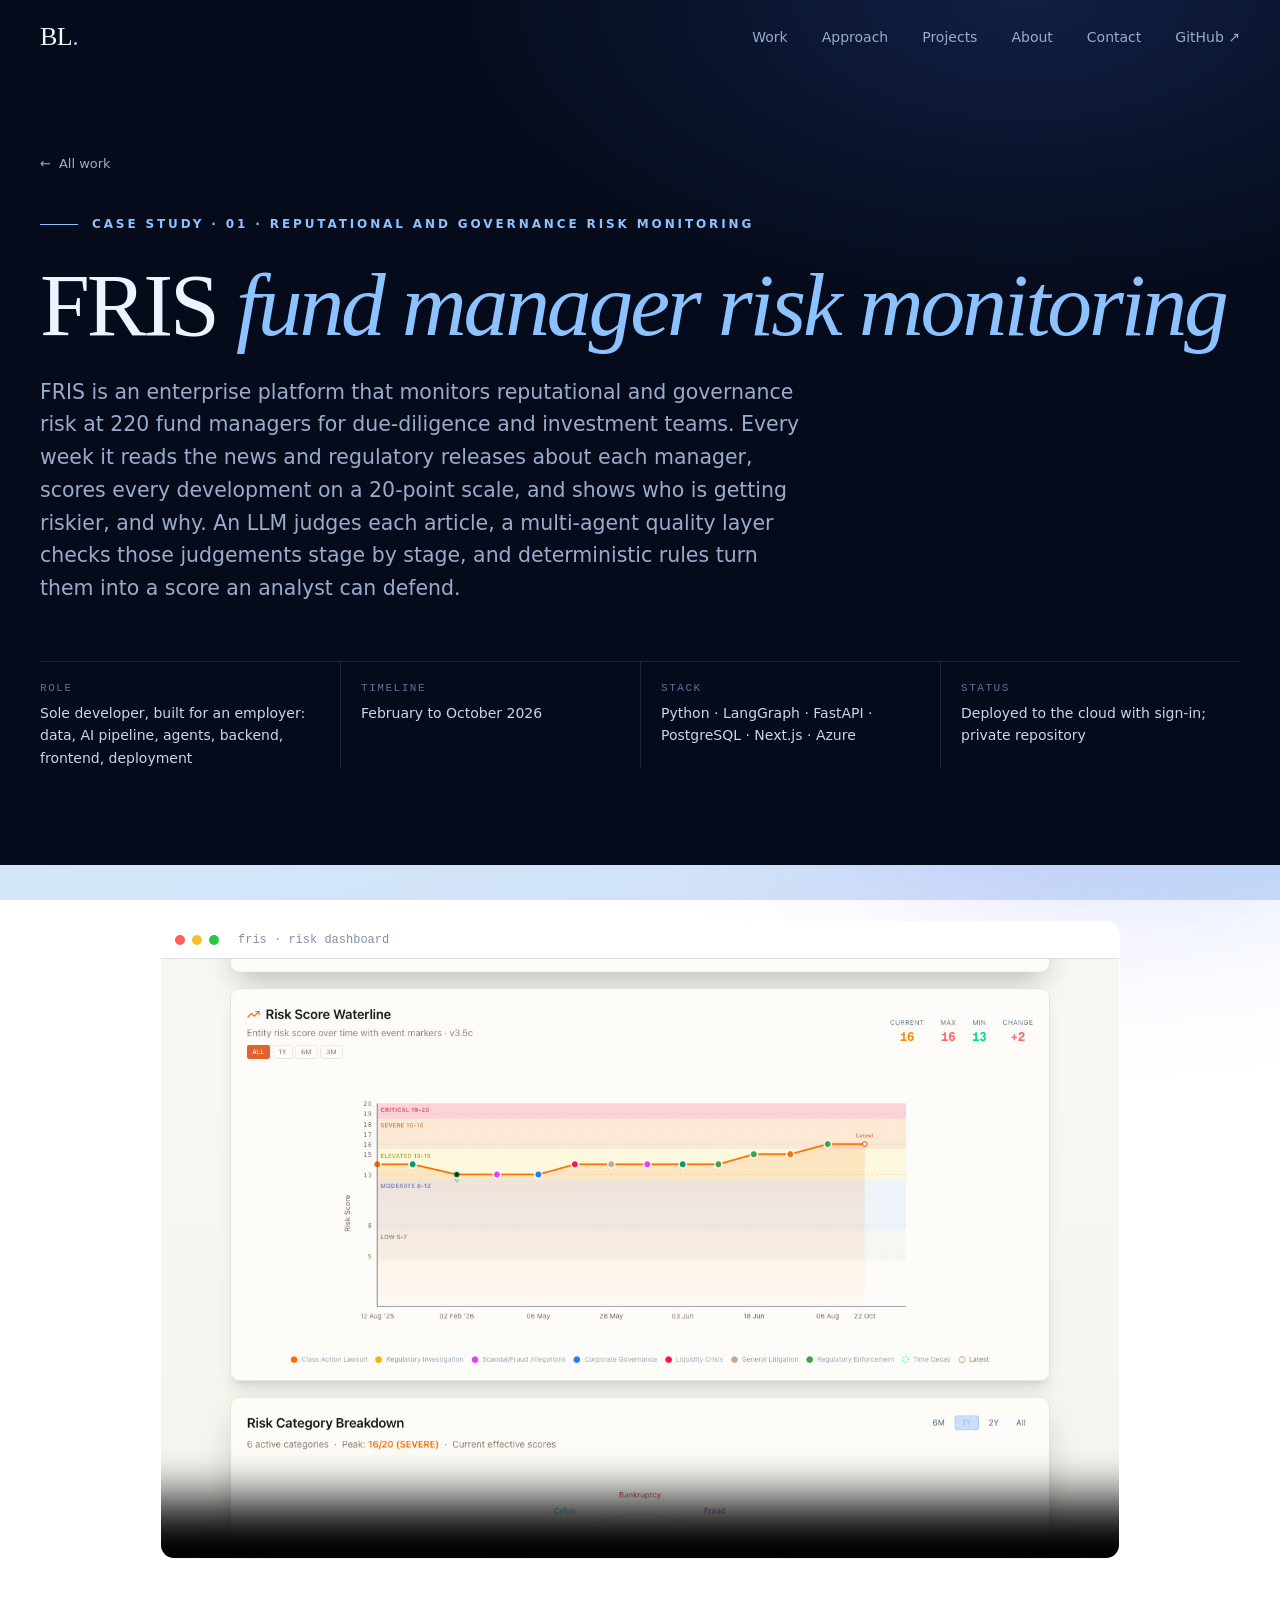
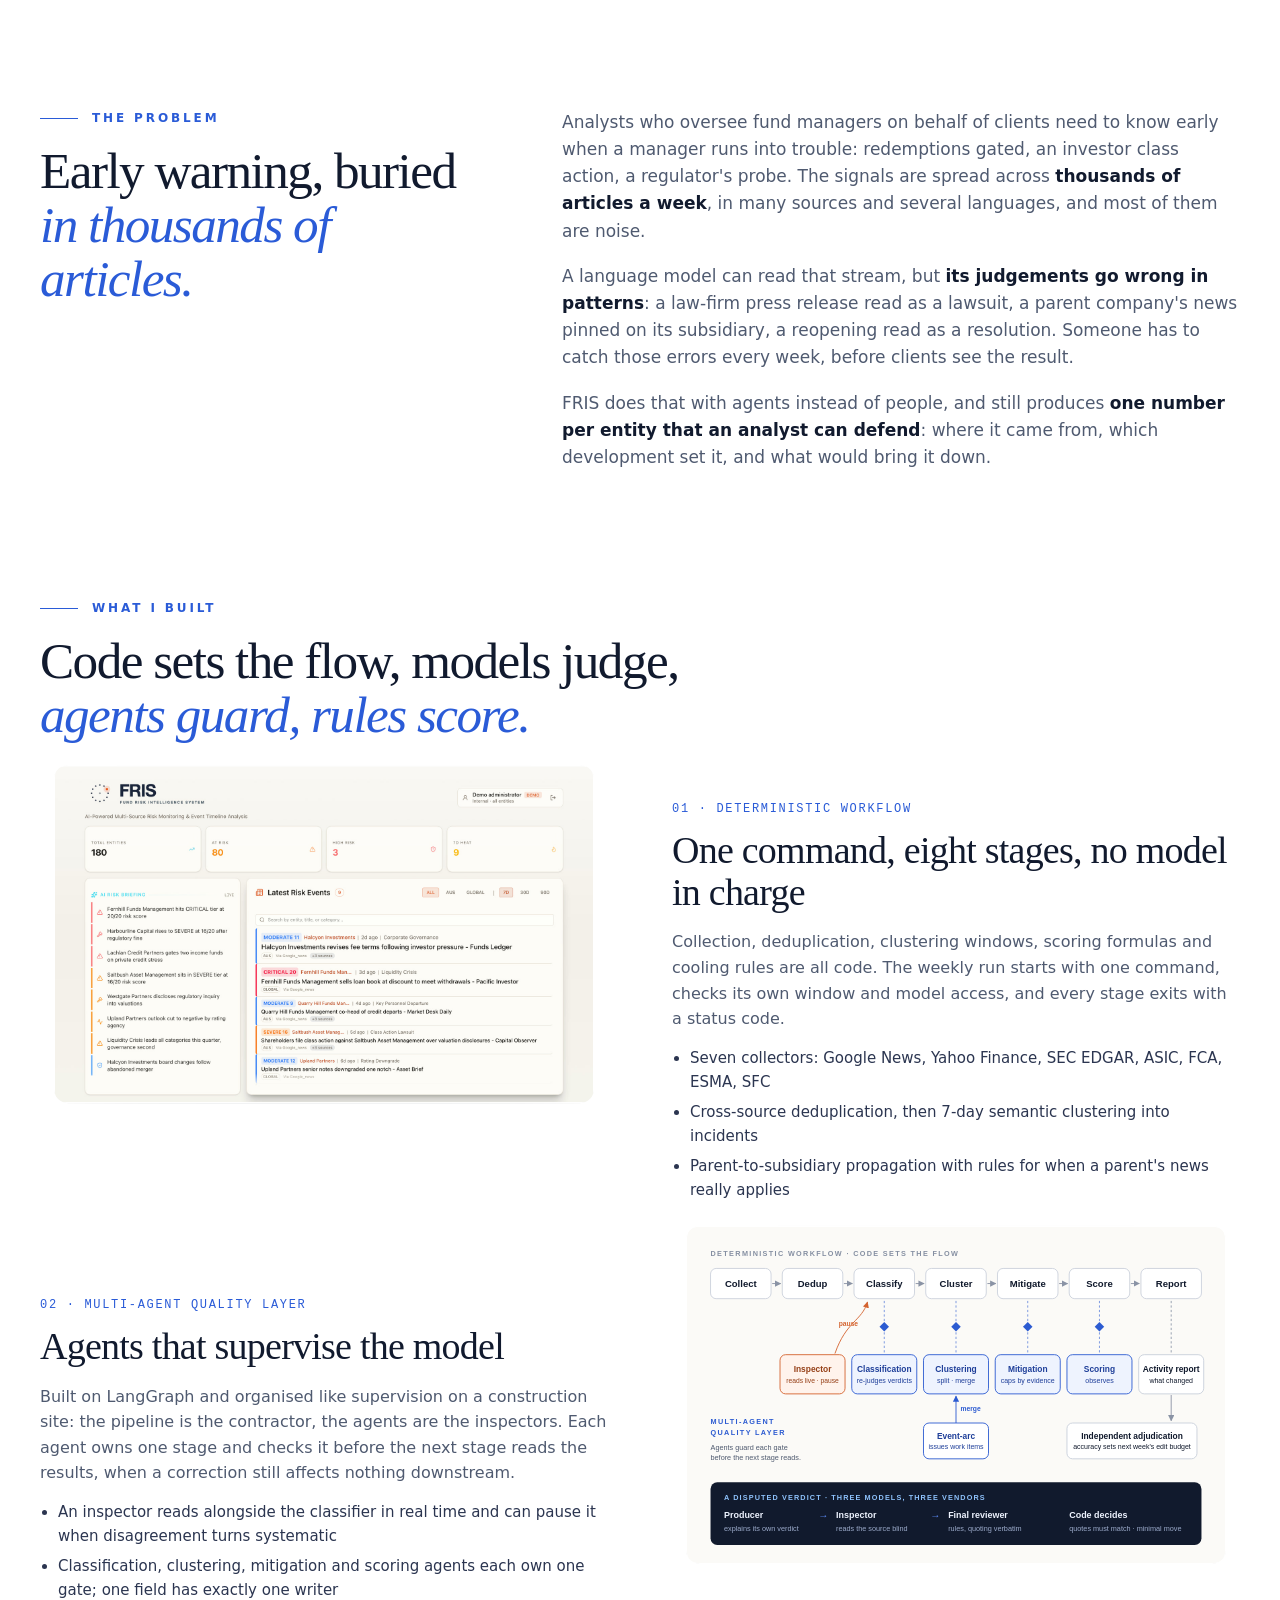
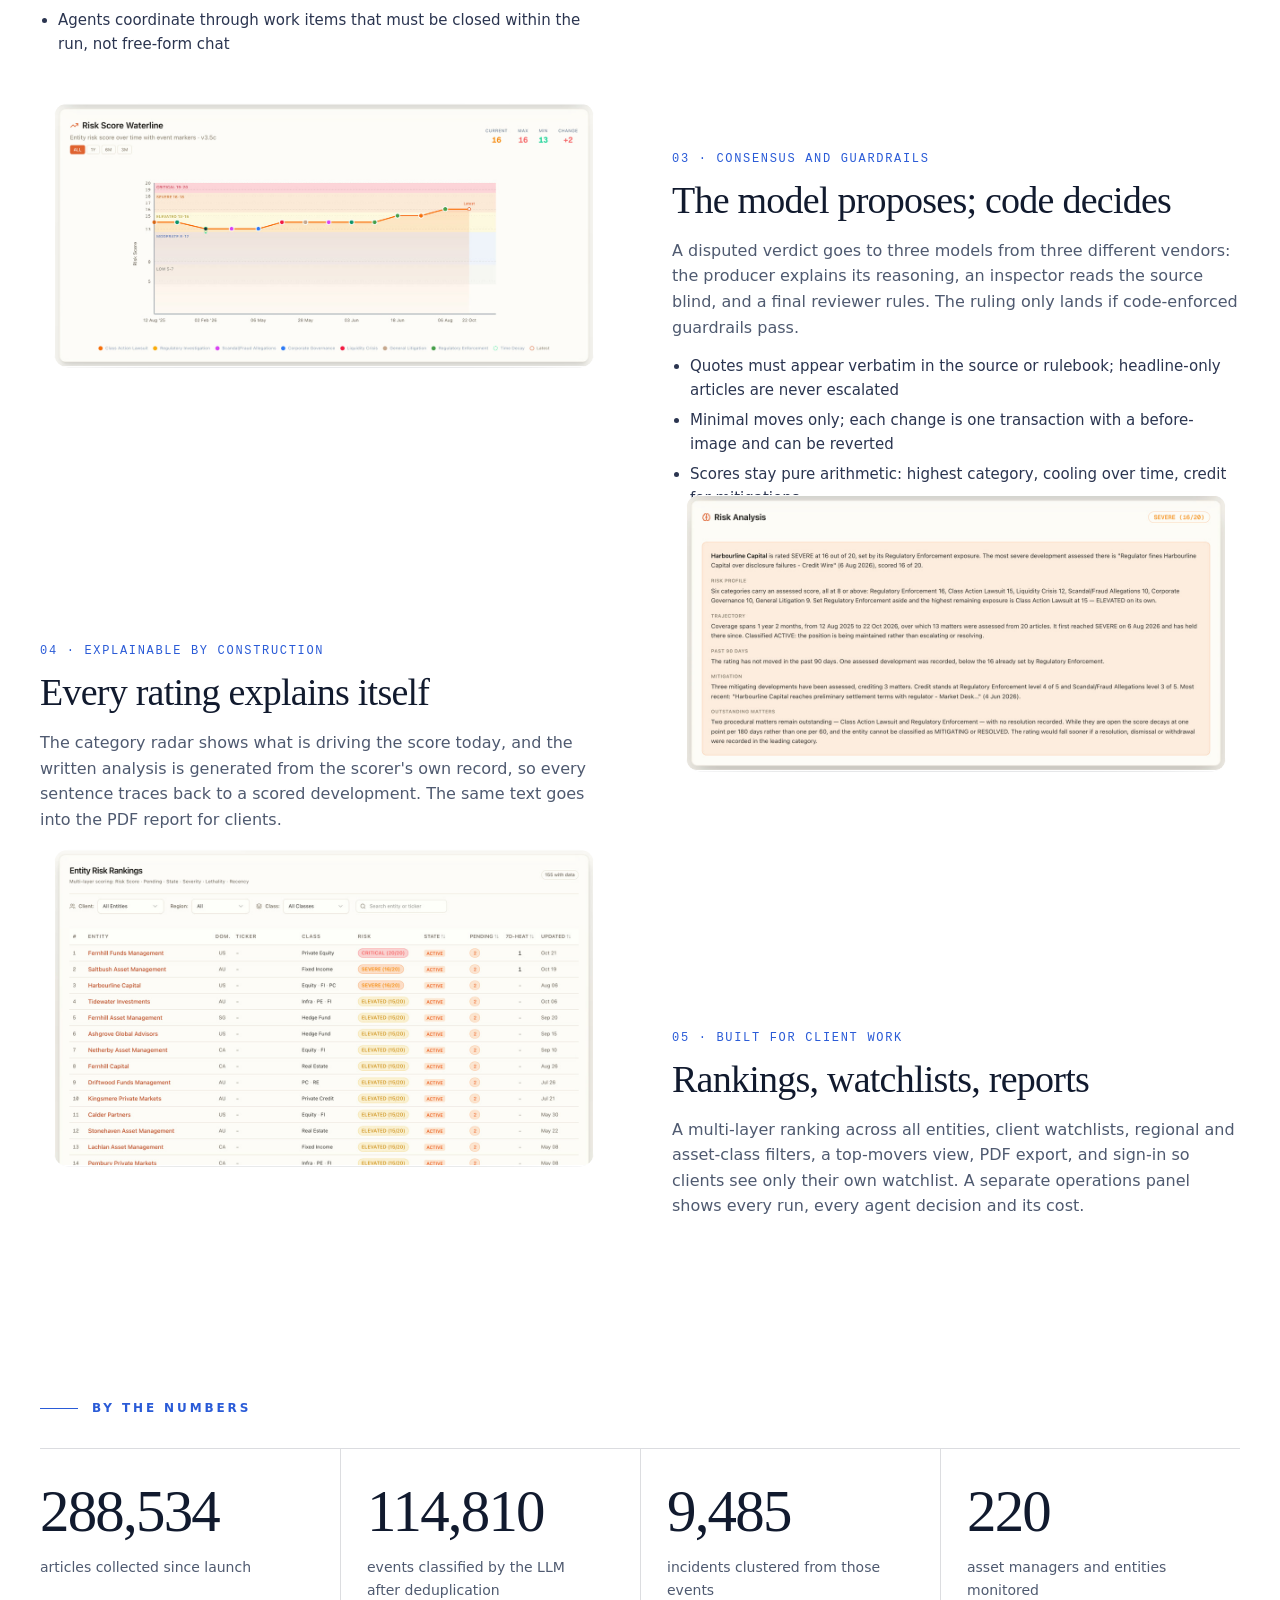
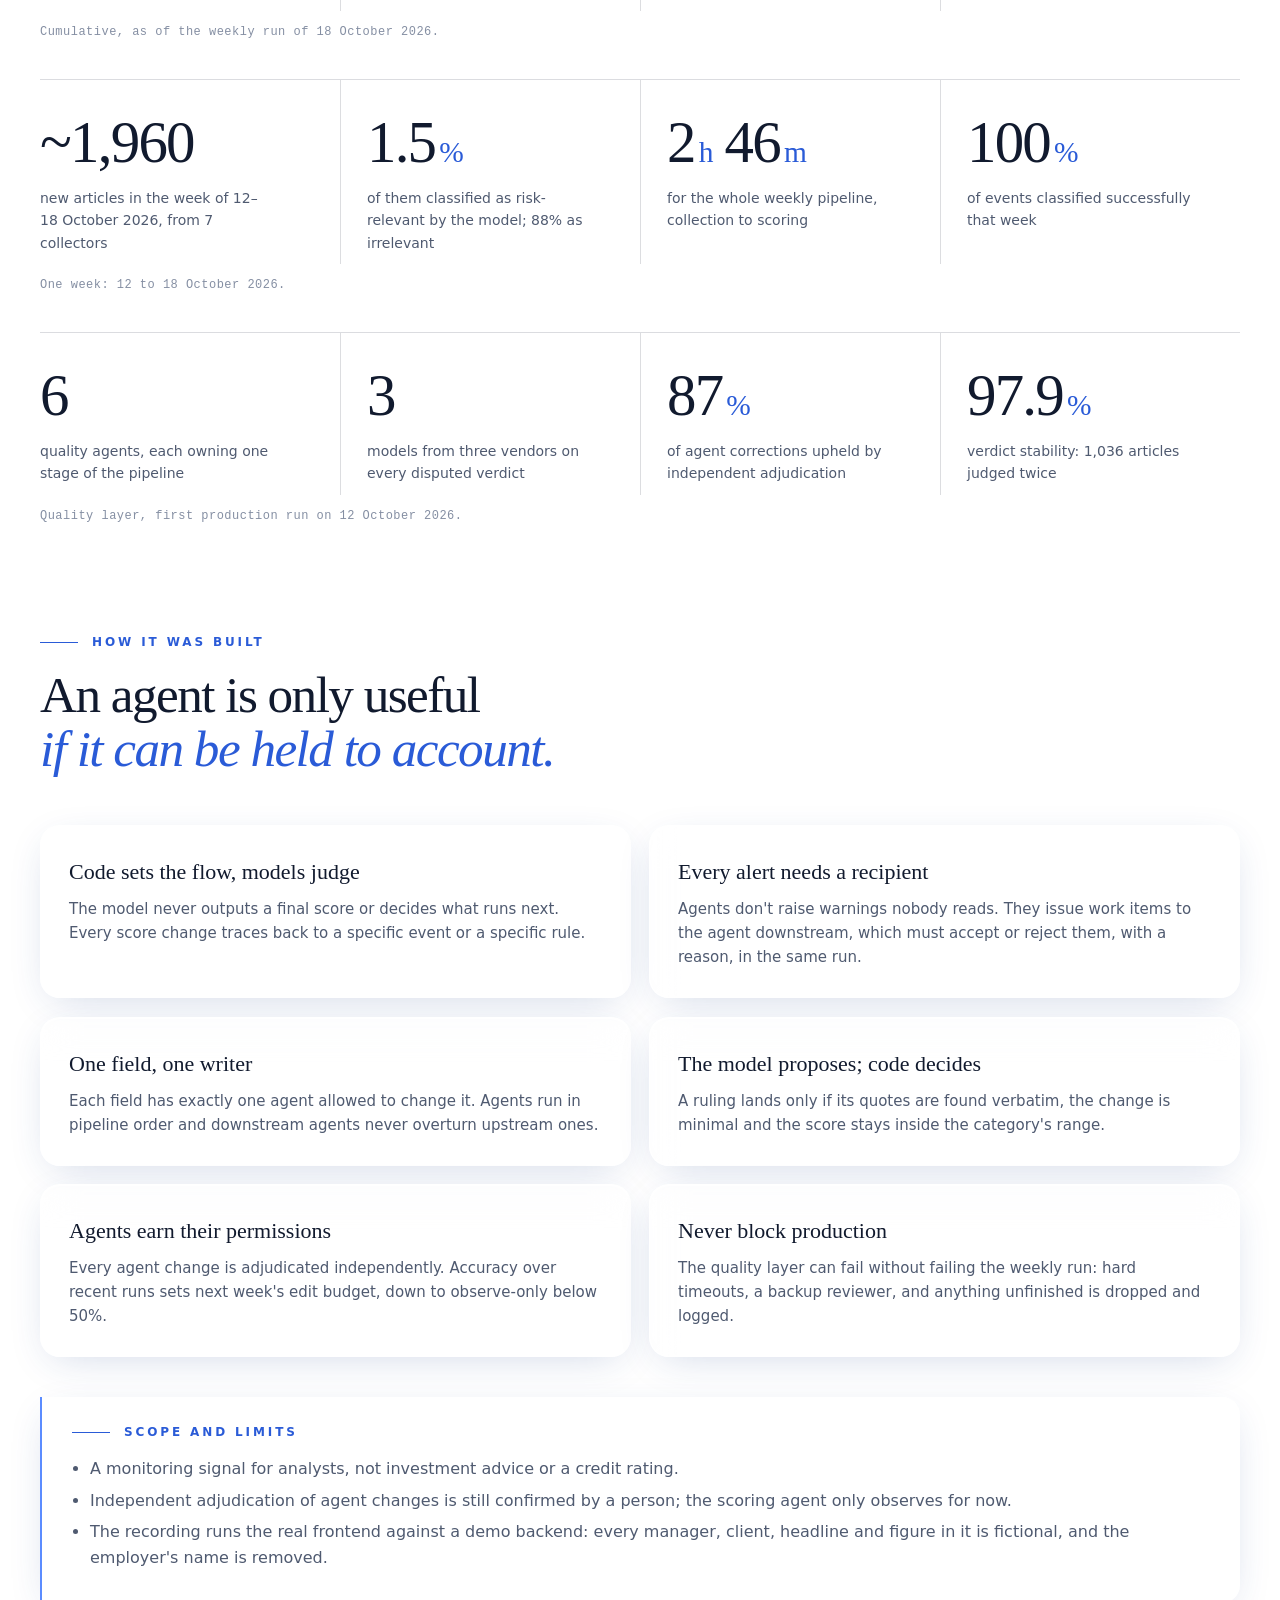
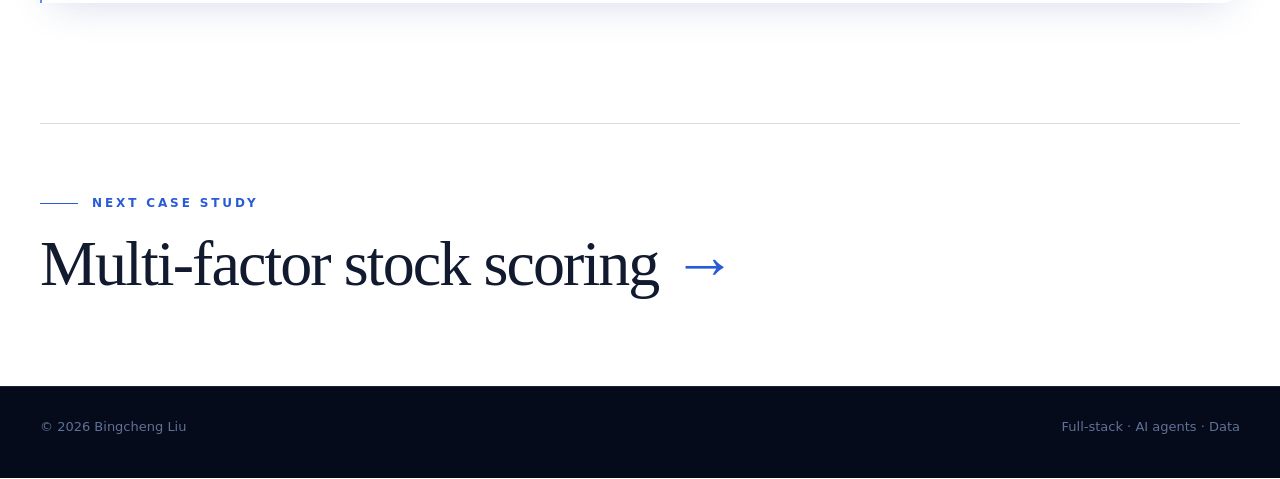
==== work/fris/index.html @ 69db0a3e "Plain accent text; crisp module-cropped FRIS images; smaller case-study media; last case returns hom" ====
<!doctype html>
<html lang="en">
<head>
<meta charset="utf-8">
<meta name="viewport" content="width=device-width,initial-scale=1">
<title>FRIS — Bingcheng Liu</title>
<meta name="description" content="FRIS is an enterprise platform that monitors reputational and governance risk at 220 fund managers for due-diligence and investment teams. Every week it reads the news and regulatory releases about each manager, scores every development on a 20-point scale, and shows who is getting riskier, and why. An LLM judges each article, a multi-agent quality layer checks those judgements stage by stage, and deterministic rules turn them into a score an analyst can defend.">
<link rel="icon" href="/favicon.svg" type="image/svg+xml">
<meta name="theme-color" content="#050b1a">
<meta property="og:title" content="FRIS — Bingcheng Liu">
<meta property="og:description" content="FRIS is an enterprise platform that monitors reputational and governance risk at 220 fund managers for due-diligence and investment teams. Every week it reads the news and regulatory releases about each manager, scores every development on a 20-point scale, and shows who is getting riskier, and why. An LLM judges each article, a multi-agent quality layer checks those judgements stage by stage, and deterministic rules turn them into a score an analyst can defend.">
<meta property="og:image" content="/assets/fris/poster.jpg">
<link rel="stylesheet" href="/assets/site.css?v=20261024n">
</head>
<body>
<a class="skip" href="#main">Skip to content</a>
<header class="nav theme-dark" id="nav">
  <div class="nav-in">
    <a class="brand" href="/" aria-label="Bingcheng Liu home">BL<span>.</span></a>
    <nav class="nav-links" aria-label="Main navigation">
      <a href="/#work">Work</a>
      <a href="/#approach" class="hide-s">Approach</a>
      <a href="/#more">Projects</a>
      <a href="/#about" class="hide-s">About</a>
      <a href="/#contact">Contact</a>
      <a href="https://github.com/bensonliu-sudo" class="hide-s">GitHub ↗</a>
    </nav>
  </div>
</header>

<main id="main">
  <section class="cs-hero theme-dark">
    <div class="wrap">
      <a class="back" href="/#work" data-home><span aria-hidden="true">←</span> All work</a>
      <div class="eyebrow">Case study · 01 · Reputational and governance risk monitoring</div>
      <h1>FRIS <em>fund manager risk monitoring</em></h1>
      <p class="lede">FRIS is an enterprise platform that monitors reputational and governance risk at 220 fund managers for due-diligence and investment teams. Every week it reads the news and regulatory releases about each manager, scores every development on a 20-point scale, and shows who is getting riskier, and why. An LLM judges each article, a multi-agent quality layer checks those judgements stage by stage, and deterministic rules turn them into a score an analyst can defend.</p>
      <dl class="cs-meta"><div><dt>Role</dt><dd>Sole developer, built for an employer: data, AI pipeline, agents, backend, frontend, deployment</dd></div><div><dt>Timeline</dt><dd>February to October 2026</dd></div><div><dt>Stack</dt><dd>Python · LangGraph · FastAPI · PostgreSQL · Next.js · Azure</dd></div><div><dt>Status</dt><dd>Deployed to the cloud with sign-in; private repository</dd></div></dl>
    </div>
  </section>

  <section class="cs-video"><div class="wrap"><div class="frame rv"><div class="frame-bar" aria-hidden="true"><i></i><i></i><i></i><span>fris · risk dashboard</span></div><video data-auto src="/assets/fris/demo.mp4" poster="/assets/fris/poster.jpg" muted loop playsinline preload="metadata" controls aria-label="71-second screen recording of FRIS running on fictional entities and synthetic data"></video></div></div></section>

  <section class="cs-sec">
    <div class="wrap cs-two">
      <div class="rv"><div class="eyebrow">The problem</div><h2>Early warning, buried<br><em>in thousands of articles.</em></h2></div>
      <div class="prose rv d1"><p>Analysts who oversee fund managers on behalf of clients need to know early when a manager runs into trouble: redemptions gated, an investor class action, a regulator's probe. The signals are spread across <b>thousands of articles a week</b>, in many sources and several languages, and most of them are noise.</p><p>A language model can read that stream, but <b>its judgements go wrong in patterns</b>: a law-firm press release read as a lawsuit, a parent company's news pinned on its subsidiary, a reopening read as a resolution. Someone has to catch those errors every week, before clients see the result.</p><p>FRIS does that with agents instead of people, and still produces <b>one number per entity that an analyst can defend</b>: where it came from, which development set it, and what would bring it down.</p></div>
    </div>
  </section>

  <section class="cs-sec">
    <div class="wrap">
      <div class="rv"><div class="eyebrow">What I built</div><h2>Code sets the flow, models judge,<br><em>agents guard, rules score.</em></h2></div>
      <div class="blocks">
        <div class="block">
          <figure class="shot rv"><a href="/assets/fris/dashboard.jpg"><img src="/assets/fris/dashboard.jpg" alt="FRIS dashboard with AI briefing and latest risk events" loading="lazy"></a></figure>
          <div class="rv d1"><div class="k">01 · DETERMINISTIC WORKFLOW</div><h3>One command, eight stages, no model in charge</h3><p>Collection, deduplication, clustering windows, scoring formulas and cooling rules are all code. The weekly run starts with one command, checks its own window and model access, and every stage exits with a status code.</p><ul><li>Seven collectors: Google News, Yahoo Finance, SEC EDGAR, ASIC, FCA, ESMA, SFC</li><li>Cross-source deduplication, then 7-day semantic clustering into incidents</li><li>Parent-to-subsidiary propagation with rules for when a parent's news really applies</li></ul></div>
        </div>
        <div class="block flip">
          <figure class="shot rv"><a href="/assets/fris/agents.svg"><img src="/assets/fris/agents.svg" alt="Diagram of the deterministic workflow with quality agents at each gate" loading="lazy"></a></figure>
          <div class="rv d1"><div class="k">02 · MULTI-AGENT QUALITY LAYER</div><h3>Agents that supervise the model</h3><p>Built on LangGraph and organised like supervision on a construction site: the pipeline is the contractor, the agents are the inspectors. Each agent owns one stage and checks it before the next stage reads the results, when a correction still affects nothing downstream.</p><ul><li>An inspector reads alongside the classifier in real time and can pause it when disagreement turns systematic</li><li>Classification, clustering, mitigation and scoring agents each own one gate; one field has exactly one writer</li><li>Agents coordinate through work items that must be closed within the run, not free-form chat</li></ul></div>
        </div>
        <div class="block">
          <figure class="shot rv"><a href="/assets/fris/waterline.jpg"><img src="/assets/fris/waterline.jpg" alt="Risk Score Waterline chart" loading="lazy"></a></figure>
          <div class="rv d1"><div class="k">03 · CONSENSUS AND GUARDRAILS</div><h3>The model proposes; code decides</h3><p>A disputed verdict goes to three models from three different vendors: the producer explains its reasoning, an inspector reads the source blind, and a final reviewer rules. The ruling only lands if code-enforced guardrails pass.</p><ul><li>Quotes must appear verbatim in the source or rulebook; headline-only articles are never escalated</li><li>Minimal moves only; each change is one transaction with a before-image and can be reverted</li><li>Scores stay pure arithmetic: highest category, cooling over time, credit for mitigations</li></ul></div>
        </div>
        <div class="block flip">
          <figure class="shot rv"><a href="/assets/fris/analysis.jpg"><img src="/assets/fris/analysis.jpg" alt="Radar of category scores and written risk analysis" loading="lazy"></a></figure>
          <div class="rv d1"><div class="k">04 · EXPLAINABLE BY CONSTRUCTION</div><h3>Every rating explains itself</h3><p>The category radar shows what is driving the score today, and the written analysis is generated from the scorer's own record, so every sentence traces back to a scored development. The same text goes into the PDF report for clients.</p></div>
        </div>
        <div class="block">
          <figure class="shot rv"><a href="/assets/fris/rankings.jpg"><img src="/assets/fris/rankings.jpg" alt="Entity risk rankings table" loading="lazy"></a></figure>
          <div class="rv d1"><div class="k">05 · BUILT FOR CLIENT WORK</div><h3>Rankings, watchlists, reports</h3><p>A multi-layer ranking across all entities, client watchlists, regional and asset-class filters, a top-movers view, PDF export, and sign-in so clients see only their own watchlist. A separate operations panel shows every run, every agent decision and its cost.</p></div>
        </div>
      </div>
    </div>
  </section>

  <section class="cs-sec">
    <div class="wrap">
      <div class="rv"><div class="eyebrow">By the numbers</div></div>
      <div class="stats" style="margin-top:30px"><div class="stat rv"><b>288,534</b><span>articles collected since launch</span></div><div class="stat rv d1"><b>114,810</b><span>events classified by the LLM after deduplication</span></div><div class="stat rv d2"><b>9,485</b><span>incidents clustered from those events</span></div><div class="stat rv d3"><b>220</b><span>asset managers and entities monitored</span></div></div><p class="stats-note rv">Cumulative, as of the weekly run of 18 October 2026.</p>
      <div class="stats" style="margin-top:40px"><div class="stat rv"><b>~1,960</b><span>new articles in the week of 12–18 October 2026, from 7 collectors</span></div><div class="stat rv d1"><b>1.5<small>%</small></b><span>of them classified as risk-relevant by the model; 88% as irrelevant</span></div><div class="stat rv d2"><b>2<small>h</small> 46<small>m</small></b><span>for the whole weekly pipeline, collection to scoring</span></div><div class="stat rv d3"><b>100<small>%</small></b><span>of events classified successfully that week</span></div></div><p class="stats-note rv">One week: 12 to 18 October 2026.</p>
      <div class="stats" style="margin-top:40px"><div class="stat rv"><b>6</b><span>quality agents, each owning one stage of the pipeline</span></div><div class="stat rv d1"><b>3</b><span>models from three vendors on every disputed verdict</span></div><div class="stat rv d2"><b>87<small>%</small></b><span>of agent corrections upheld by independent adjudication</span></div><div class="stat rv d3"><b>97.9<small>%</small></b><span>verdict stability: 1,036 articles judged twice</span></div></div><p class="stats-note rv">Quality layer, first production run on 12 October 2026.</p>
    </div>
  </section>

  <section class="cs-sec">
    <div class="wrap">
      <div class="rv"><div class="eyebrow">How it was built</div><h2>An agent is only useful<br><em>if it can be held to account.</em></h2></div>
      <div class="lessons"><div class="lesson rv"><b>Code sets the flow, models judge</b><p>The model never outputs a final score or decides what runs next. Every score change traces back to a specific event or a specific rule.</p></div><div class="lesson rv d1"><b>Every alert needs a recipient</b><p>Agents don't raise warnings nobody reads. They issue work items to the agent downstream, which must accept or reject them, with a reason, in the same run.</p></div><div class="lesson rv"><b>One field, one writer</b><p>Each field has exactly one agent allowed to change it. Agents run in pipeline order and downstream agents never overturn upstream ones.</p></div><div class="lesson rv d1"><b>The model proposes; code decides</b><p>A ruling lands only if its quotes are found verbatim, the change is minimal and the score stays inside the category's range.</p></div><div class="lesson rv"><b>Agents earn their permissions</b><p>Every agent change is adjudicated independently. Accuracy over recent runs sets next week's edit budget, down to observe-only below 50%.</p></div><div class="lesson rv d1"><b>Never block production</b><p>The quality layer can fail without failing the weekly run: hard timeouts, a backup reviewer, and anything unfinished is dropped and logged.</p></div></div>
      <div class="limits rv"><div class="eyebrow" style="margin-bottom:14px">Scope and limits</div><ul><li>A monitoring signal for analysts, not investment advice or a credit rating.</li><li>Independent adjudication of agent changes is still confirmed by a person; the scoring agent only observes for now.</li><li>The recording runs the real frontend against a demo backend: every manager, client, headline and figure in it is fictional, and the employer's name is removed.</li></ul></div>
    </div>
  </section>

  <a class="next wrap" href="/work/multifactor-scoring"><div class="eyebrow">Next case study</div><b>Multi-factor stock scoring <i aria-hidden="true">→</i></b></a>
</main>

<footer class="theme-dark"><div class="foot"><span>© 2026 Bingcheng Liu</span><span>Full-stack · AI agents · Data</span></div></footer>
<script src="/assets/site.js?v=20261024n"></script>
</body>
</html>
---- assets/site.css ----
:root{
  /* sky-blue theme (default): pairs with the navy bands; a soft glow keeps it from looking flat */
  --bg:#c3e1f7;--bg2:#add4f3;--panel:#ffffff;--ink:#111a2e;--text-2:#2b3550;--muted:#4f5a70;--faint:#858fa3;
  --line:rgba(17,26,46,.15);--line-strong:rgba(42,91,215,.45);--accent:#2a5bd7;--accent-2:#5b8cff;
  --card:rgba(255,255,255,.55);--card-hover:rgba(255,255,255,.85);--frame-bg:#ffffff;--frame-bar:#bcdcf5;
  --frame-shadow:0 40px 90px -42px rgba(17,26,46,.38),0 2px 6px rgba(17,26,46,.05);--nav-bg:rgba(195,225,247,.86);
  --serif:"Iowan Old Style","Palatino Linotype",Palatino,"Book Antiqua",Georgia,serif;
  --sans:ui-sans-serif,system-ui,-apple-system,BlinkMacSystemFont,"Segoe UI",Roboto,"Helvetica Neue",Arial,sans-serif;
  --mono:ui-monospace,"SF Mono",Menlo,Consolas,monospace;
  --wrap:min(1200px,calc(100% - 64px));
}
/* dark bands: hero, marquee, approach, case-study header, footer, and the nav while it sits over them */
.theme-dark{
  --bg:#050b1a;--bg2:#08132b;--panel:rgba(16,32,68,.55);--ink:#eef3ff;--text-2:#c9d5ee;--muted:#9aabcc;--faint:#5f7196;
  --line:rgba(150,185,255,.14);--line-strong:rgba(140,194,255,.45);--accent:#8cc2ff;--accent-2:#5b8cff;
  --card:rgba(12,24,52,.5);--card-hover:rgba(16,32,68,.75);--frame-bg:#0b1631;--frame-bar:#0e1b3a;
  --frame-shadow:0 40px 120px -30px rgba(40,100,255,.45),0 0 0 1px rgba(255,255,255,.03) inset;--nav-bg:rgba(5,11,26,.72);
  color:var(--ink);
}
section.theme-dark,footer.theme-dark{background-color:var(--bg)}
*{box-sizing:border-box}
html{scroll-behavior:smooth;-webkit-text-size-adjust:100%}
body{margin:0;background:radial-gradient(1100px 700px at 88% 8%,rgba(255,255,255,.7),transparent 62%),radial-gradient(900px 700px at 0% 70%,rgba(90,170,235,.22),transparent 60%),linear-gradient(180deg,#ddeffc 0%,#add4f3 100%) fixed,var(--bg);color:var(--ink);font-family:var(--sans);line-height:1.6;-webkit-font-smoothing:antialiased;overflow-x:hidden}
a{color:inherit;text-decoration:none}
a:focus-visible,button:focus-visible{outline:2px solid var(--accent);outline-offset:4px;border-radius:4px}
img,video{display:block;max-width:100%}
.skip{position:absolute;top:-100px;left:20px;background:var(--ink);color:var(--bg);padding:8px 12px;z-index:100}.skip:focus{top:10px}

/* ---------- nav ---------- */
.nav{position:fixed;inset:0 0 auto 0;z-index:50;color:var(--ink);transition:background .4s,border-color .4s,color .4s;border-bottom:1px solid transparent}
.nav.scrolled{background:var(--nav-bg);backdrop-filter:blur(14px);-webkit-backdrop-filter:blur(14px);border-color:var(--line)}
.nav-in{width:var(--wrap);margin:auto;display:flex;align-items:center;justify-content:space-between;height:74px}
.brand{font-family:var(--serif);font-size:26px;letter-spacing:-.02em}.brand span{color:var(--accent)}
.nav-links{display:flex;gap:34px;font-size:14px;color:var(--muted)}
.nav-links a{position:relative;transition:color .25s}.nav-links a:hover{color:var(--ink)}
.nav-links a::after{content:"";position:absolute;left:0;right:0;bottom:-6px;height:1px;background:var(--accent);transform:scaleX(0);transform-origin:left;transition:transform .35s}
.nav-links a:hover::after{transform:scaleX(1)}

/* ---------- hero ---------- */
.hero{position:relative;min-height:100vh;min-height:100svh;display:flex;align-items:center;overflow:hidden;
  background:radial-gradient(1200px 700px at 78% 30%,rgba(60,110,230,.22),transparent 60%),radial-gradient(900px 600px at 10% 90%,rgba(40,90,200,.16),transparent 60%),var(--bg)}
#flow{position:absolute;inset:0;width:100%;height:100%}
.hero::after{content:"";position:absolute;inset:auto 0 0 0;height:220px;background:linear-gradient(to bottom,transparent,var(--bg));pointer-events:none}
.hero-in{position:relative;z-index:2;width:var(--wrap);margin:auto;padding:140px 0 120px}
.eyebrow{font-size:12px;letter-spacing:.24em;text-transform:uppercase;color:var(--accent);font-weight:600;display:flex;align-items:center;gap:14px}
.eyebrow::before{content:"";width:38px;height:1px;background:var(--accent)}
.hero h1{font-family:var(--serif);font-weight:400;font-size:clamp(58px,9.4vw,138px);line-height:.98;letter-spacing:-.035em;margin:34px 0 34px}
.hero h1 .w{display:inline-block;opacity:0;transform:translateY(.42em);animation:rise 1.1s cubic-bezier(.2,.75,.2,1) forwards}
.hero h1 .accent{color:var(--accent);font-style:italic}
@keyframes rise{to{opacity:1;transform:none}}
.roles{list-style:none;padding:0;margin:-6px 0 30px;display:flex;flex-wrap:wrap;gap:10px;opacity:0;animation:fade 1.2s .7s forwards}
.roles li{font-size:13px;letter-spacing:.02em;color:var(--ink);border:1px solid var(--line);background:rgba(140,194,255,.06);padding:7px 14px;border-radius:999px}
.lede{max-width:640px;font-size:clamp(17px,1.6vw,21px);color:var(--muted);opacity:0;animation:fade 1.2s .9s forwards}
@keyframes fade{to{opacity:1}}
.cta{display:flex;gap:14px;margin-top:40px;opacity:0;animation:fade 1.2s 1.15s forwards;flex-wrap:wrap}
.btn{display:inline-flex;align-items:center;gap:10px;padding:14px 24px;border-radius:999px;font-size:14px;font-weight:600;letter-spacing:.01em;transition:transform .25s,background .25s,color .25s,border-color .25s}
.btn.solid{background:var(--ink);color:var(--bg)}.btn.solid:hover{background:var(--accent);transform:translateY(-2px)}
.btn.ghost{border:1px solid color-mix(in srgb,var(--ink) 30%,transparent)}a.btn.ghost:hover{border-color:var(--accent);color:var(--accent);transform:translateY(-2px)}
.btn.muted{border:1px dashed color-mix(in srgb,var(--ink) 24%,transparent);color:var(--muted);cursor:default}
.scroll-cue{position:absolute;z-index:2;left:50%;bottom:34px;transform:translateX(-50%);font-size:11px;letter-spacing:.24em;color:var(--faint);text-transform:uppercase;display:flex;flex-direction:column;align-items:center;gap:12px}
.scroll-cue i{width:1px;height:48px;background:linear-gradient(var(--accent),transparent);animation:cue 2.2s infinite}
@keyframes cue{0%{transform:scaleY(0);transform-origin:top}50%{transform:scaleY(1);transform-origin:top}51%{transform-origin:bottom}100%{transform:scaleY(0);transform-origin:bottom}}

/* ---------- marquee ---------- */
.marquee{border-block:1px solid var(--line);overflow:hidden;white-space:nowrap;padding:22px 0;background:var(--bg2)}
.marquee-track{display:inline-flex;gap:56px;animation:scroll 42s linear infinite;font-family:var(--serif);font-size:24px;color:var(--muted)}
.marquee-track span::after{content:"✦";margin-left:56px;color:var(--accent-2);font-size:14px;vertical-align:4px}
@keyframes scroll{to{transform:translateX(-50%)}}

/* ---------- sections ---------- */
section{position:relative}
.wrap{width:var(--wrap);margin:auto}
.sec-head{display:flex;justify-content:space-between;align-items:flex-end;gap:30px;margin-bottom:56px}
.sec-head h2{font-family:var(--serif);font-weight:400;font-size:clamp(40px,5.2vw,72px);line-height:1.02;letter-spacing:-.03em;margin:18px 0 0}
.sec-head h2 em{color:var(--accent)}
.sec-head p{max-width:420px;color:var(--muted);margin:0}
.rv{opacity:0;transform:translateY(34px);transition:opacity 1s cubic-bezier(.2,.75,.2,1),transform 1s cubic-bezier(.2,.75,.2,1)}
.rv.in{opacity:1;transform:none}
.d1{transition-delay:.08s}.d2{transition-delay:.16s}.d3{transition-delay:.24s}.d4{transition-delay:.32s}

/* featured */
#work{padding:150px 0 110px}
.feature{display:grid;grid-template-columns:minmax(0,1.05fr) minmax(0,1fr);gap:64px;align-items:center}
.frame{border-radius:14px;overflow:hidden;background:var(--frame-bg);border:1px solid var(--line);box-shadow:var(--frame-shadow);transform:perspective(1600px) rotateY(-6deg) rotateX(2deg);transition:transform .9s cubic-bezier(.2,.75,.2,1),opacity 1s,translate 1s}
.frame.rv{opacity:0;translate:0 34px}.frame.rv.in{opacity:1;translate:0 0}
.frame:hover{transform:perspective(1600px) rotateY(0) rotateX(0)}
.frame-bar{display:flex;align-items:center;gap:7px;padding:11px 14px;background:var(--frame-bar);border-bottom:1px solid var(--line)}
.frame-bar i{width:10px;height:10px;border-radius:50%}.frame-bar i:nth-child(1){background:#ff5f57}.frame-bar i:nth-child(2){background:#febc2e}.frame-bar i:nth-child(3){background:#28c840}
.frame-bar span{margin-left:12px;font:12px var(--mono);color:var(--faint)}
.frame video{width:100%;aspect-ratio:16/10;object-fit:cover;background:var(--frame-bg)}
.proj-num{font:12px var(--mono);color:var(--accent);letter-spacing:.14em}
.proj h3{font-family:var(--serif);font-weight:400;font-size:clamp(36px,4vw,56px);line-height:1.04;letter-spacing:-.025em;margin:16px 0 22px}
.proj p{color:var(--muted);font-size:16px;margin:0 0 16px}
.feats{list-style:none;padding:0;margin:26px 0;display:grid;gap:14px}
.feats li{display:grid;grid-template-columns:22px 1fr;gap:10px;font-size:15px;color:var(--text-2)}
.feats li::before{content:"";width:8px;height:8px;margin-top:9px;border-radius:50%;background:var(--accent);box-shadow:0 0 12px var(--accent)}
.feats b{color:var(--ink);font-weight:600}
.tags{display:flex;flex-wrap:wrap;gap:8px;margin:22px 0 30px}
.tag{font:12px var(--mono);padding:6px 11px;border:1px solid var(--line);border-radius:999px;color:var(--muted)}
.proj .scope{font-size:13px;color:var(--faint);border-left:2px solid var(--accent-2);padding-left:14px}
.actions{display:flex;gap:12px;flex-wrap:wrap}

.stats{display:grid;grid-template-columns:repeat(4,1fr);margin-top:90px;border-top:1px solid var(--line)}
.stat{padding:34px 26px 10px 0}
.stat+.stat{padding-left:26px;border-left:1px solid var(--line)}
.stat b{display:block;font-family:var(--serif);font-weight:400;font-size:clamp(40px,4.6vw,64px);line-height:1;letter-spacing:-.03em}
.stat b small{font-size:.5em;color:var(--accent);margin-left:4px}
.stat > span{display:block;margin-top:14px;color:var(--muted);font-size:14px;max-width:230px}

.gallery{display:grid;grid-template-columns:repeat(4,1fr);gap:18px;margin:70px 0 0;padding:0}
.shot{position:relative;margin:0;border-radius:10px;overflow:hidden;border:1px solid var(--line);background:var(--frame-bg);box-shadow:var(--frame-shadow)}
.shot img{aspect-ratio:16/10;object-fit:cover;object-position:top left;transition:transform 1.2s cubic-bezier(.2,.75,.2,1),filter .6s;filter:saturate(.95)}
.shot:hover img{transform:scale(1.06);filter:none}
.shot figcaption{position:absolute;inset:auto 0 0 0;padding:28px 14px 12px;font-size:13px;color:#fff;background:linear-gradient(transparent,rgba(5,11,26,.86))}

/* approach */
#approach{padding:120px 0;background:linear-gradient(var(--bg),var(--bg2) 40%,var(--bg))}
.steps{display:grid;grid-template-columns:repeat(3,1fr);gap:22px}
.step{position:relative;padding:36px 30px 34px;border:1px solid var(--line);border-radius:16px;background:var(--panel);overflow:hidden;transition:border-color .4s,transform .4s,opacity 1s}
.step:hover{border-color:var(--line-strong);transform:translateY(-4px)}
.step::before{content:"";position:absolute;inset:-1px;background:radial-gradient(420px 200px at var(--mx,50%) -20%,rgba(91,140,255,.22),transparent 70%);opacity:0;transition:opacity .4s;pointer-events:none}
.step:hover::before{opacity:1}
.step .n{font:12px var(--mono);color:var(--accent);letter-spacing:.14em}
.step h3{font-family:var(--serif);font-weight:400;font-size:28px;letter-spacing:-.02em;margin:18px 0 12px}
.step p{color:var(--muted);font-size:15px;margin:0}

/* more work */
#more{padding:120px 0}
.grid{display:grid;grid-template-columns:repeat(3,1fr);gap:18px}
.card{position:relative;display:flex;flex-direction:column;justify-content:space-between;min-height:230px;padding:28px;border:1px solid var(--line);border-radius:14px;background:var(--card);transition:border-color .35s,transform .35s,background .35s,box-shadow .35s,opacity 1s}
.card:hover{border-color:var(--line-strong);transform:translateY(-4px);background:var(--card-hover);box-shadow:0 22px 44px -28px rgba(17,26,46,.3)}
.card h3{font-family:var(--serif);font-weight:400;font-size:23px;line-height:1.2;letter-spacing:-.01em;margin:0 0 12px}
.card p{color:var(--muted);font-size:14px;margin:0}
.card .meta{display:flex;justify-content:space-between;align-items:center;margin-top:22px;font:12px var(--mono);color:var(--faint)}
.card .meta i{font-style:normal;color:var(--accent);transition:transform .3s}.card:hover .meta i{transform:translate(3px,-3px)}

/* about */
#about{padding:110px 0 140px}
.about{display:grid;grid-template-columns:1fr 1.1fr;gap:70px;align-items:start}
.about h2{font-family:var(--serif);font-weight:400;font-size:clamp(42px,5vw,70px);letter-spacing:-.03em;line-height:1.02;margin:18px 0 0}
.about p{color:var(--muted);font-size:17px;margin:0 0 18px}
.about .btn{margin-top:14px}
footer{border-top:1px solid var(--line)}
.foot{width:var(--wrap);margin:auto;display:flex;justify-content:space-between;padding:30px 0 40px;font-size:13px;color:var(--faint);gap:20px;flex-wrap:wrap}

@media(max-width:980px){
  .feature,.about{grid-template-columns:1fr;gap:44px}
  .frame,.frame:hover{transform:none}
  .stats{grid-template-columns:repeat(2,1fr)}.stat:nth-child(3){padding-left:0;border-left:0}.stat:nth-child(n+3){border-top:1px solid var(--line)}
  .gallery{grid-template-columns:repeat(2,1fr)}
  .steps,.grid{grid-template-columns:1fr 1fr}
  .sec-head{flex-direction:column;align-items:flex-start}
}
@media(max-width:640px){
  :root{--wrap:calc(100% - 32px)}
  .nav-links{gap:18px;font-size:13px}.nav-links .hide-s{display:none}
  .hero-in{padding:120px 0 110px}
  .steps,.grid,.gallery{grid-template-columns:1fr}
  .stat{padding:26px 12px 6px 0}.stat+.stat{padding-left:12px}
  #work{padding:110px 0 80px}#approach,#more{padding:90px 0}
}
@media(prefers-reduced-motion:reduce){
  html{scroll-behavior:auto}
  .hero h1 .w,.roles,.lede,.cta{animation:none;opacity:1;transform:none}
  .rv,.frame.rv{opacity:1;transform:none;translate:none;transition:none}
  .marquee-track,.scroll-cue i{animation:none}
}

/* ---------- project rows (home) ---------- */
.prows{display:grid;gap:130px}
.prow{display:grid;grid-template-columns:minmax(0,1.1fr) minmax(0,1fr);gap:64px;align-items:center}
.prow.flip .frame{order:2;transform:perspective(1600px) rotateY(6deg) rotateX(2deg)}
.prow.flip .frame:hover{transform:perspective(1600px) rotateY(0) rotateX(0)}
.prow .proj p.lead{font-size:17px;color:var(--text-2)}
.mini{display:flex;gap:34px;margin:26px 0 4px;padding-top:22px;border-top:1px solid var(--line)}
.mini b{display:block;font-family:var(--serif);font-weight:400;font-size:34px;line-height:1;letter-spacing:-.02em}
.mini span{display:block;font-size:12px;color:var(--muted);margin-top:8px;max-width:150px}
.more-link{display:inline-flex;align-items:center;gap:10px;font-weight:600;font-size:14px;color:var(--accent);border-bottom:1px solid color-mix(in srgb,var(--accent) 35%,transparent);padding-bottom:4px;transition:gap .3s,border-color .3s}
.more-link:hover{gap:16px;border-color:var(--accent)}
.frame.win .frame-bar{justify-content:space-between;background:#1a222c;border-color:rgba(255,255,255,.06)}
.frame.win .frame-bar span{margin:0}
.frame.win .frame-bar em{font:13px var(--sans);font-style:normal;color:#8a96a8;letter-spacing:.6em}
.frame.win .frame-bar span{color:#8a96a8}
a.frame{display:block}

/* ---------- case study pages ---------- */
.cs-hero{position:relative;padding:150px 0 80px;background:radial-gradient(1000px 520px at 80% 0%,rgba(60,110,230,.2),transparent 60%),var(--bg)}
.back{display:inline-flex;gap:8px;font-size:13px;color:var(--muted);margin-bottom:40px;transition:color .25s,gap .25s}.back:hover{color:var(--ink);gap:12px}
.cs-hero h1{font-family:var(--serif);font-weight:400;font-size:clamp(46px,7vw,104px);line-height:1;letter-spacing:-.035em;margin:26px 0 26px}
.cs-hero h1 em{color:var(--accent)}
.cs-hero .lede{opacity:1;animation:none;max-width:760px}
.cs-meta{display:grid;grid-template-columns:repeat(4,1fr);margin-top:56px;border-top:1px solid var(--line)}
.cs-meta div{padding:20px 20px 0 0}.cs-meta div+div{padding-left:20px;border-left:1px solid var(--line)}
.cs-meta dt{font:11px var(--mono);letter-spacing:.14em;text-transform:uppercase;color:var(--faint)}
.cs-meta dd{margin:8px 0 0;font-size:14px;color:var(--text-2)}
.cs-video{padding:56px 0 40px}
.cs-video .frame{transform:none}
.cs-sec{padding:110px 0 0}
.cs-two{display:grid;grid-template-columns:minmax(0,.8fr) minmax(0,1.2fr);gap:70px}
.cs-sec h2{font-family:var(--serif);font-weight:400;font-size:clamp(34px,4vw,54px);line-height:1.05;letter-spacing:-.03em;margin:16px 0 0}
.cs-sec h2 em{color:var(--accent)}
.prose p{color:var(--muted);font-size:17px;margin:0 0 18px}.prose p b{color:var(--ink);font-weight:600}
.blocks{display:grid;gap:90px;margin-top:60px}
.block{display:grid;grid-template-columns:minmax(0,1.15fr) minmax(0,.85fr);gap:56px;align-items:center}
.block.flip .shot{order:2}
.block .shot img{aspect-ratio:16/10}
.block .k{font:12px var(--mono);color:var(--accent);letter-spacing:.14em}
.block h3{font-family:var(--serif);font-weight:400;font-size:clamp(28px,3vw,38px);letter-spacing:-.02em;line-height:1.1;margin:14px 0 16px}
.block p{color:var(--muted);margin:0 0 12px;font-size:16px}
.block ul{margin:14px 0 0;padding-left:18px;color:var(--text-2);font-size:15px}.block li{margin:6px 0}
.lessons{display:grid;grid-template-columns:repeat(2,1fr);gap:18px;margin-top:50px}
.lesson{padding:28px;border:1px solid var(--line);border-radius:14px;background:var(--card)}
.lesson b{display:block;font-family:var(--serif);font-weight:400;font-size:22px;margin-bottom:8px;color:var(--ink)}
.lesson p{margin:0;color:var(--muted);font-size:15px}
.limits{margin-top:40px;padding:26px 30px;border-left:2px solid var(--accent-2);background:var(--card);border-radius:0 12px 12px 0}
.limits ul{margin:0;padding-left:18px;color:var(--muted)}.limits li{margin:6px 0}
.next{display:block;margin:120px auto 0;padding:70px 0 90px;border-top:1px solid var(--line);transition:background .4s}
.next:hover{background:var(--card)}
.next .eyebrow{margin-bottom:18px}
.next b{font-family:var(--serif);font-weight:400;font-size:clamp(38px,5vw,72px);letter-spacing:-.03em;line-height:1.02}
.next b i{font-style:normal;color:var(--accent);display:inline-block;transition:transform .35s}.next:hover b i{transform:translateX(10px)}

@media(max-width:980px){
  .prow,.block,.cs-two{grid-template-columns:1fr;gap:40px}
  .prow.flip .frame,.block.flip .shot{order:0}
  .prow.flip .frame,.prow.flip .frame:hover{transform:none}
  .cs-meta{grid-template-columns:repeat(2,1fr)}.cs-meta div:nth-child(3){padding-left:0;border-left:0}
  .lessons{grid-template-columns:1fr}
  .prows{gap:100px}
}
@media(max-width:640px){
  .mini{gap:20px}.mini b{font-size:28px}
  .cs-hero{padding:120px 0 50px}.cs-sec{padding-top:80px}
  .cs-meta div{padding:16px 10px 0 0}.cs-meta div+div{padding-left:10px}
}
.mini b small{font-size:.5em;color:var(--accent);margin-left:3px}
.stats-note{margin:14px 0 0;font:12px var(--mono);color:var(--faint);letter-spacing:.04em}
@media(max-width:640px){.stat:nth-child(odd){padding-left:0;border-left:0}}

/* ---------- contact ---------- */
#contact{padding:120px 0 110px;background:linear-gradient(var(--bg2),var(--bg) 60%)}
.contact{display:grid;grid-template-columns:minmax(0,.9fr) minmax(0,1.1fr);gap:70px;align-items:start}
.contact h2{font-family:var(--serif);font-weight:400;font-size:clamp(46px,6vw,88px);letter-spacing:-.035em;line-height:1;margin:18px 0 22px}
.contact h2 em{color:var(--accent)}
.contact p{color:var(--muted);font-size:17px;margin:0 0 28px;max-width:420px}
.contact-form{display:grid;gap:18px;padding:34px;border:1px solid var(--line);border-radius:18px;background:var(--card)}
.field-row{display:grid;grid-template-columns:1fr 1fr;gap:18px}
.contact-form label{display:grid;gap:8px}
.contact-form label span{font:11px var(--mono);letter-spacing:.14em;text-transform:uppercase;color:var(--faint)}
.contact-form label i{font-style:normal;text-transform:none;letter-spacing:0}
.contact-form input,.contact-form textarea{width:100%;font:15px/1.5 var(--sans);color:var(--ink);background:rgba(255,255,255,.04);border:1px solid var(--line);border-radius:10px;padding:12px 14px;transition:border-color .25s,background .25s;resize:vertical}
.contact-form input:focus,.contact-form textarea:focus{outline:none;border-color:var(--accent);background:rgba(255,255,255,.07)}
.contact-form .hp{position:absolute;left:-9999px;width:1px;height:1px;opacity:0}
.form-foot{display:flex;align-items:center;gap:18px;flex-wrap:wrap;margin-top:4px}
.contact-form button{border:0;cursor:pointer;font-family:var(--sans)}
.contact-form button[disabled]{opacity:.6;cursor:default;transform:none}
.form-status{margin:0;font-size:14px;color:var(--muted)}
.form-status.ok{color:#7fe3a8}.form-status.err{color:#ff9b8a}
@media(max-width:980px){.contact{grid-template-columns:1fr;gap:44px}}
@media(max-width:640px){.field-row{grid-template-columns:1fr}.contact-form{padding:24px}#contact{padding:90px 0 80px}}
/* keep last: hide the scroll hint on phones, after the base .scroll-cue rule */
@media(max-width:640px){.scroll-cue{display:none}}

/* ---------- glass theme (2026-10-24): drifting gradient mesh + frosted panels ---------- */
:root{
  --glass:rgba(255,255,255,.42);--glass-strong:rgba(255,255,255,.62);
  --glass-border:rgba(255,255,255,.75);
  --glass-shadow:0 10px 40px -12px rgba(30,70,140,.22),inset 0 1px 0 rgba(255,255,255,.85);
  --card:var(--glass);--card-hover:var(--glass-strong);
}
body{background:linear-gradient(160deg,#eaf4fe 0%,#d6e9fb 45%,#cfe0f7 100%) fixed;isolation:isolate}
body::before,body::after{content:"";position:fixed;z-index:-1;pointer-events:none;border-radius:50%;filter:blur(70px);opacity:.75}
body::before{width:62vw;height:62vw;left:-14vw;top:-10vh;
  background:radial-gradient(circle at 30% 30%,rgba(120,196,255,.85),rgba(120,196,255,0) 65%),radial-gradient(circle at 75% 70%,rgba(142,230,240,.7),rgba(142,230,240,0) 60%);
  animation:drift-a 38s ease-in-out infinite alternate}
body::after{width:58vw;height:58vw;right:-16vw;bottom:-18vh;
  background:radial-gradient(circle at 40% 40%,rgba(160,150,255,.55),rgba(160,150,255,0) 62%),radial-gradient(circle at 70% 30%,rgba(110,170,255,.7),rgba(110,170,255,0) 60%);
  animation:drift-b 46s ease-in-out infinite alternate}
@keyframes drift-a{0%{transform:translate(0,0) scale(1)}50%{transform:translate(18vw,22vh) scale(1.15)}100%{transform:translate(6vw,48vh) scale(.95)}}
@keyframes drift-b{0%{transform:translate(0,0) scale(1)}50%{transform:translate(-20vw,-26vh) scale(1.1)}100%{transform:translate(-8vw,-52vh) scale(1.05)}}

/* frosted panels */
.prow{padding:44px;border-radius:28px;background:var(--glass);border:1px solid var(--glass-border);box-shadow:var(--glass-shadow);
  backdrop-filter:blur(22px) saturate(160%);-webkit-backdrop-filter:blur(22px) saturate(160%)}
.prows{gap:56px}
.prow .frame{transform:none}.prow.flip .frame{transform:none}
.prow .frame:hover{transform:translateY(-4px)}
.card,.lesson,.limits{background:var(--glass);border-color:var(--glass-border);box-shadow:var(--glass-shadow);
  backdrop-filter:blur(18px) saturate(150%);-webkit-backdrop-filter:blur(18px) saturate(150%)}
.card:hover{background:var(--glass-strong)}
.limits{border-left:2px solid var(--accent-2);border-radius:0 18px 18px 0}
.lesson{border-radius:20px}
.frame,.shot{border-color:var(--glass-border)}
.frame-bar{background:rgba(255,255,255,.55);backdrop-filter:blur(12px);-webkit-backdrop-filter:blur(12px)}
.tag{background:rgba(255,255,255,.45);border-color:var(--glass-border)}
.mini{border-top-color:rgba(17,26,46,.1)}
/* floating glass nav once scrolled over light bands */
.nav.scrolled:not(.theme-dark){background:rgba(255,255,255,.45);border-color:var(--glass-border);
  backdrop-filter:blur(20px) saturate(170%);-webkit-backdrop-filter:blur(20px) saturate(170%);box-shadow:0 6px 24px -14px rgba(30,70,140,.35)}
/* dark bands get their own glass */
.theme-dark .step,.theme-dark .contact-form{background:rgba(255,255,255,.04);border-color:rgba(255,255,255,.1);
  backdrop-filter:blur(16px);-webkit-backdrop-filter:blur(16px);box-shadow:inset 0 1px 0 rgba(255,255,255,.06)}
.theme-dark .roles li{backdrop-filter:blur(10px);-webkit-backdrop-filter:blur(10px)}
@media(max-width:640px){.prow{padding:22px;border-radius:22px}.prows{gap:32px}}
@media(prefers-reduced-motion:reduce){body::before,body::after{animation:none}}

/* ---------- motion layer (2026-10-24) ---------- */
.progress{position:fixed;left:0;top:0;height:2px;width:100%;transform-origin:left;transform:scaleX(0);z-index:60;
  background:linear-gradient(90deg,#5b8cff,#5fd3f3,#a58bff)}
.sheen{position:relative;overflow:hidden}
.sheen::after{content:"";position:absolute;inset:0;pointer-events:none;border-radius:inherit;opacity:0;transition:opacity .4s;
  background:radial-gradient(420px circle at var(--sx,50%) var(--sy,50%),rgba(255,255,255,.55),transparent 45%)}
.theme-dark .sheen::after{background:radial-gradient(420px circle at var(--sx,50%) var(--sy,50%),rgba(140,194,255,.14),transparent 45%)}
.sheen:hover::after{opacity:1}
.tilt{transition:transform .5s cubic-bezier(.2,.75,.2,1),box-shadow .5s;transform-style:preserve-3d;will-change:transform}
.split .wd{display:inline-block;opacity:0;transform:translateY(.55em) rotate(2deg);filter:blur(6px);
  transition:opacity .9s cubic-bezier(.2,.75,.2,1),transform .9s cubic-bezier(.2,.75,.2,1),filter .9s}
.split.in .wd{opacity:1;transform:none;filter:none}
.wipe{clip-path:inset(100% 0 0 0 round 14px);transition:clip-path 1.3s cubic-bezier(.65,0,.25,1)}
.wipe.in{clip-path:inset(0 0 0 0 round 14px)}
.magnet{transition:transform .35s cubic-bezier(.2,.75,.2,1)}
@media(prefers-reduced-motion:reduce){
  .split .wd,.wipe{opacity:1;transform:none;filter:none;clip-path:none;transition:none}
  .progress{display:none}
}

/* hero always fits one screen: sizes follow viewport height as well as width */
.hero-in{padding:clamp(92px,13vh,140px) 0 clamp(64px,9vh,120px)}
.hero h1{font-size:min(9.4vw,138px,15.5vh);margin:clamp(14px,3.2vh,34px) 0 clamp(16px,3.4vh,34px)}
.roles{margin:0 0 clamp(14px,2.8vh,30px)}
.lede{font-size:clamp(16px,min(1.6vw,2.5vh),21px)}
.cta{margin-top:clamp(18px,3.6vh,40px)}
.scroll-cue{bottom:clamp(12px,2.5vh,34px)}
@media(max-height:700px){.scroll-cue{display:none}}

/* homepage project rows: no panels, one screen per project, gentle snap (2026-10-24) */
#work{padding:clamp(84px,11vh,112px) 0 0}
#work .sec-head{margin-bottom:clamp(12px,2.5vh,30px)}
#work .sec-head h2{font-size:min(5.2vw,68px,8.2vh)}
.prows{gap:0}
.prow{padding:0;border:0;border-radius:0;background:none;box-shadow:none;backdrop-filter:none;-webkit-backdrop-filter:none;overflow:visible}
.prow::after{display:none}
.prow + .prow{min-height:100svh;padding:clamp(84px,10vh,100px) 0 clamp(24px,4vh,48px)}
.prow:first-child{padding-bottom:clamp(40px,7vh,80px)}
.prow .tags{display:none}
.prow .proj h3{margin:clamp(8px,1.6vh,16px) 0 clamp(10px,2vh,22px)}
.prow .proj p.lead{font-size:clamp(15px,min(1.25vw,2.2vh),17px);margin-bottom:0}
.prow .mini{margin:clamp(14px,2.6vh,26px) 0 clamp(14px,2.6vh,24px);padding-top:clamp(12px,2.2vh,22px)}
.prow .frame{max-height:min(62vh,520px)}
.prow .frame video{max-height:calc(min(62vh,520px) - 40px)}
@media(max-width:980px){.prow + .prow{min-height:auto;padding:60px 0}}

/* case-study walkthrough fits one screen: width capped by viewport height (16:10 video + 40px bar) */
.cs-video .frame{max-width:min(100%,960px,calc((100svh - 190px) * 1.6));margin:0 auto}

/* each homepage project enters differently: FRIS wipes left→right, multi-factor opens from the centre, YRD tilts up */
.wipe.wipe-l{clip-path:inset(0 100% 0 0 round 14px)}
.wipe.wipe-l.in{clip-path:inset(0 0 0 0 round 14px)}
.wipe.wipe-c{clip-path:circle(0% at 50% 50%);transition:clip-path 1.5s cubic-bezier(.65,0,.25,1)}
.wipe.wipe-c.in{clip-path:circle(75% at 50% 50%)}
.wipe.wipe-t{clip-path:none;opacity:0;transform:perspective(1400px) rotateX(28deg) translateY(60px) scale(.94);transform-origin:50% 100%;
  transition:opacity 1.1s cubic-bezier(.2,.75,.2,1),transform 1.3s cubic-bezier(.2,.75,.2,1)}
.wipe.wipe-t.in{opacity:1;transform:none}
/* entrance set v2: FRIS circle, multi-factor opens from the middle, YRD curtain drops from the top */
.wipe.wipe-s{clip-path:inset(0 50% 0 50% round 14px)}
.wipe.wipe-s.in{clip-path:inset(0 0 0 0 round 14px)}
.wipe.wipe-d{clip-path:inset(0 0 100% 0 round 14px)}
.wipe.wipe-d.in{clip-path:inset(0 0 0 0 round 14px)}

/* case-study module images: smaller, image column no wider than the text */
.block{grid-template-columns:minmax(0,1fr) minmax(0,1fr);gap:64px}
.block .shot{max-width:540px;justify-self:center;width:100%}
.block .shot img{aspect-ratio:auto;object-fit:contain;background:#fff}
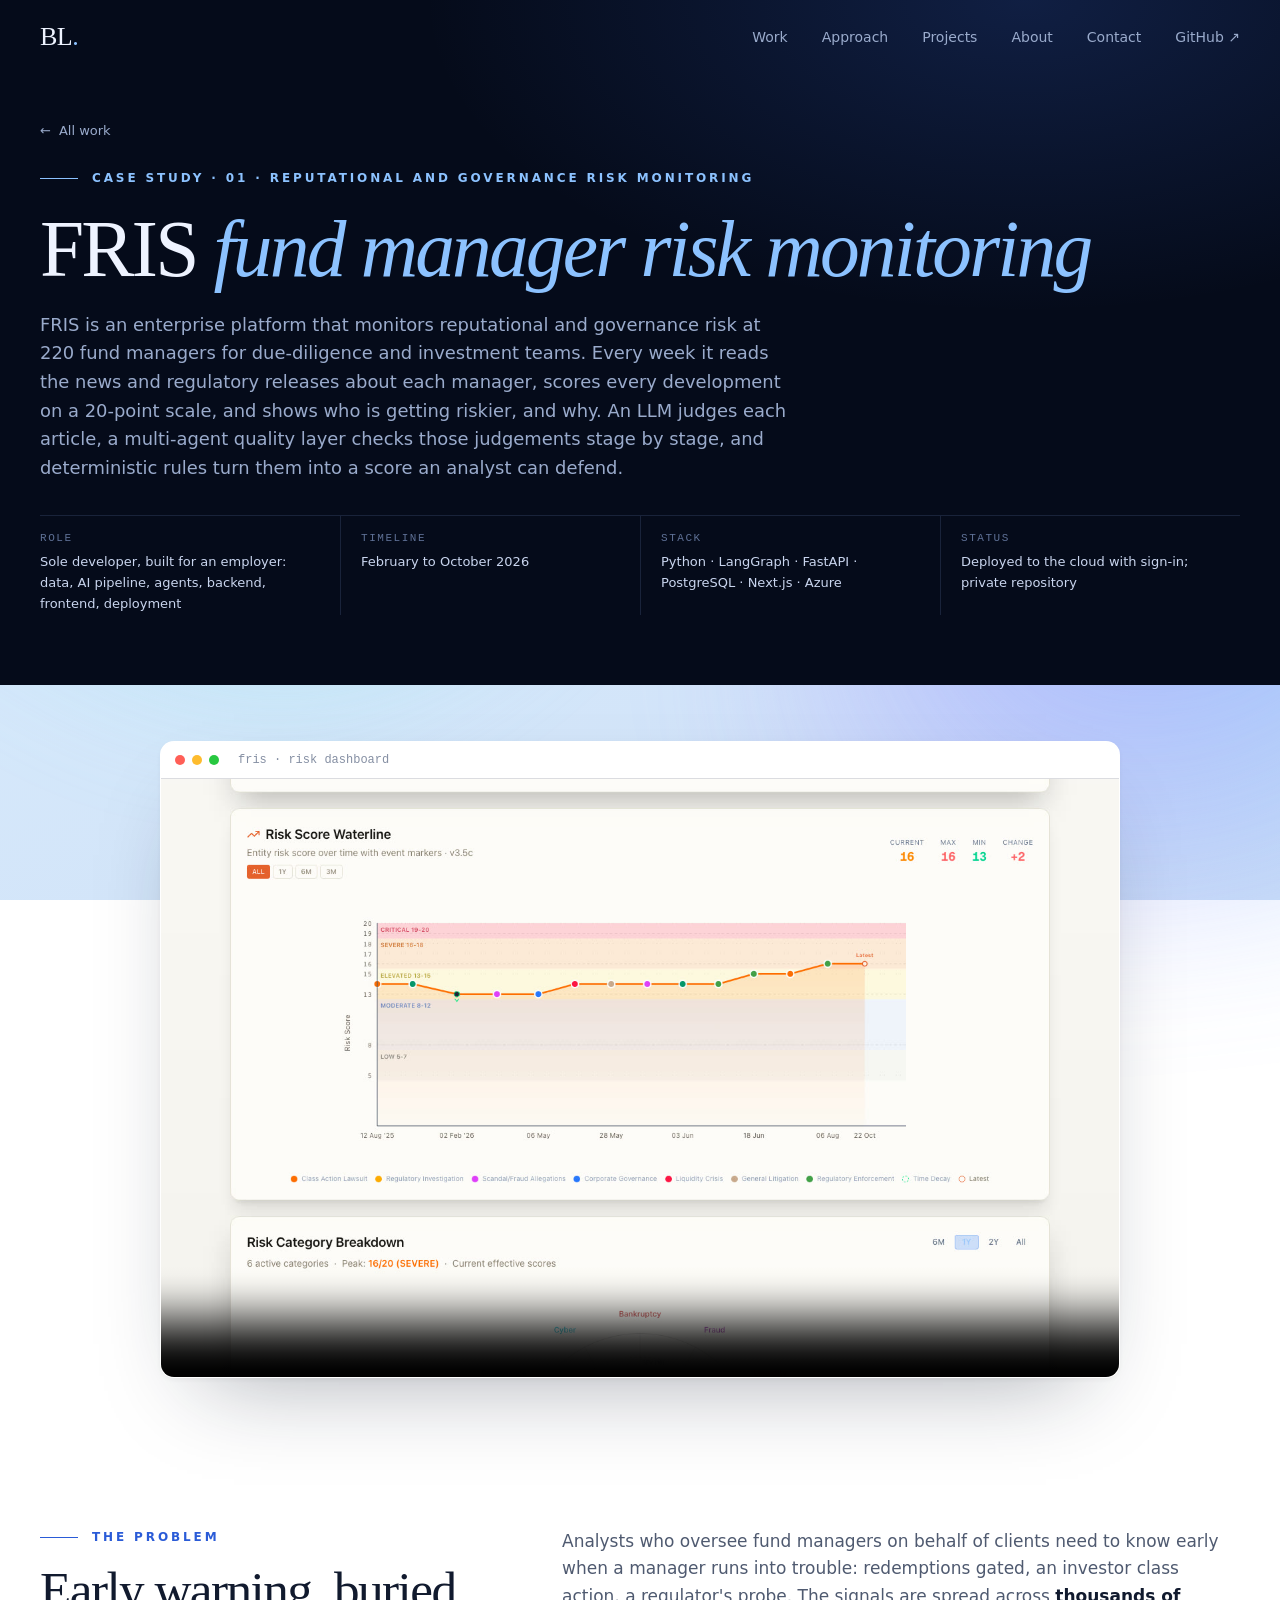
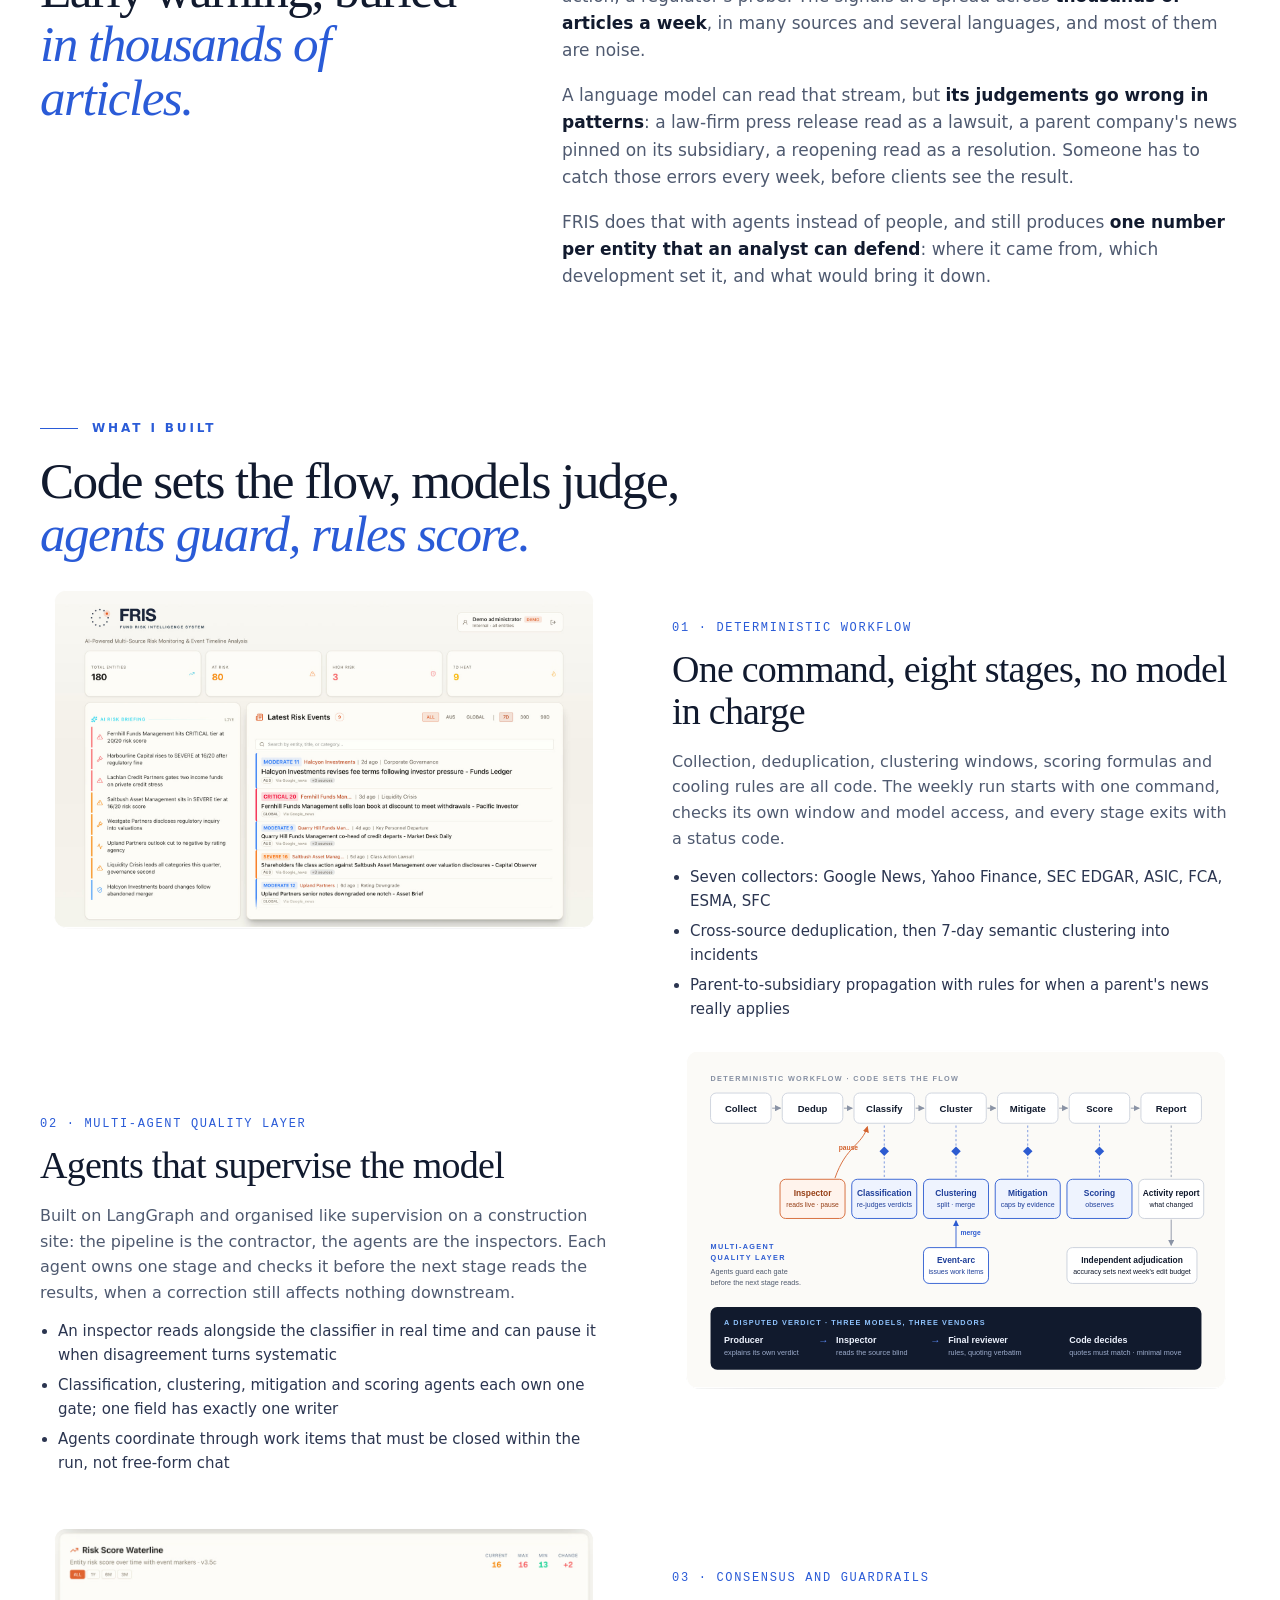
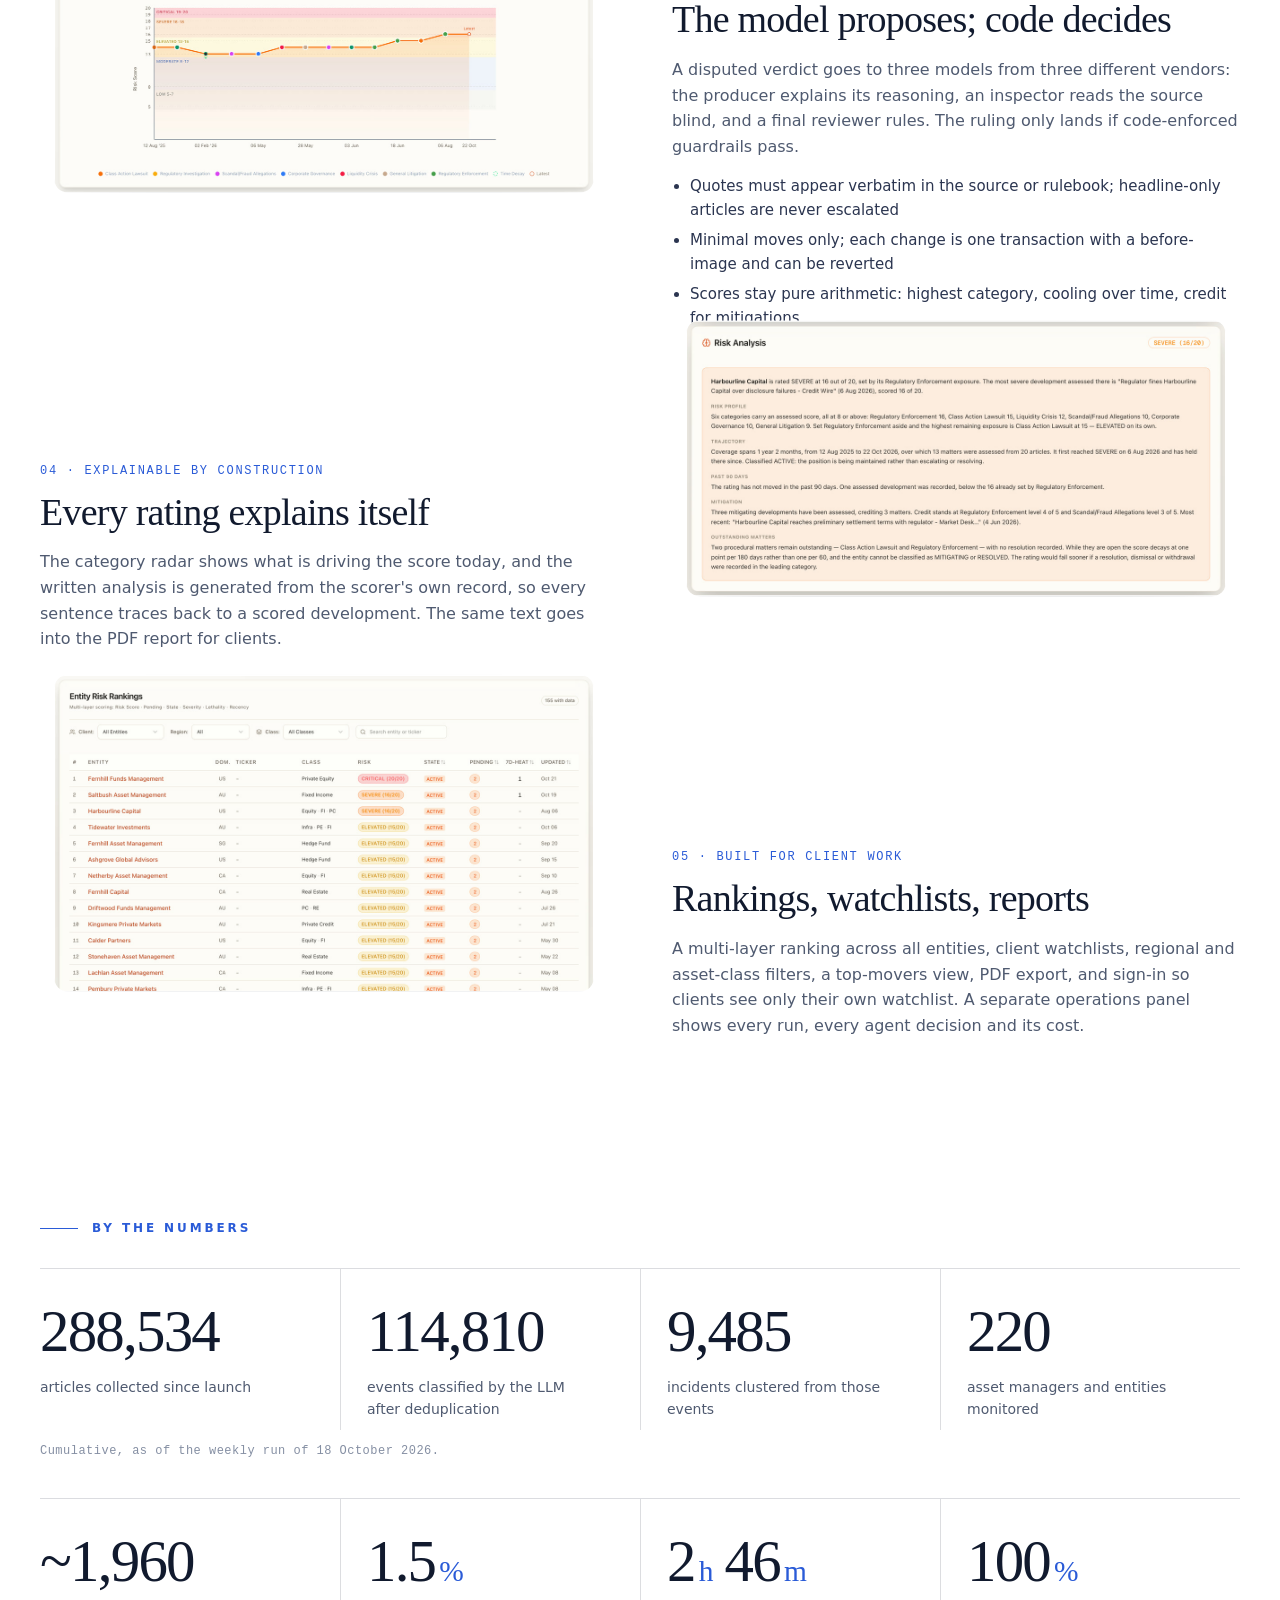
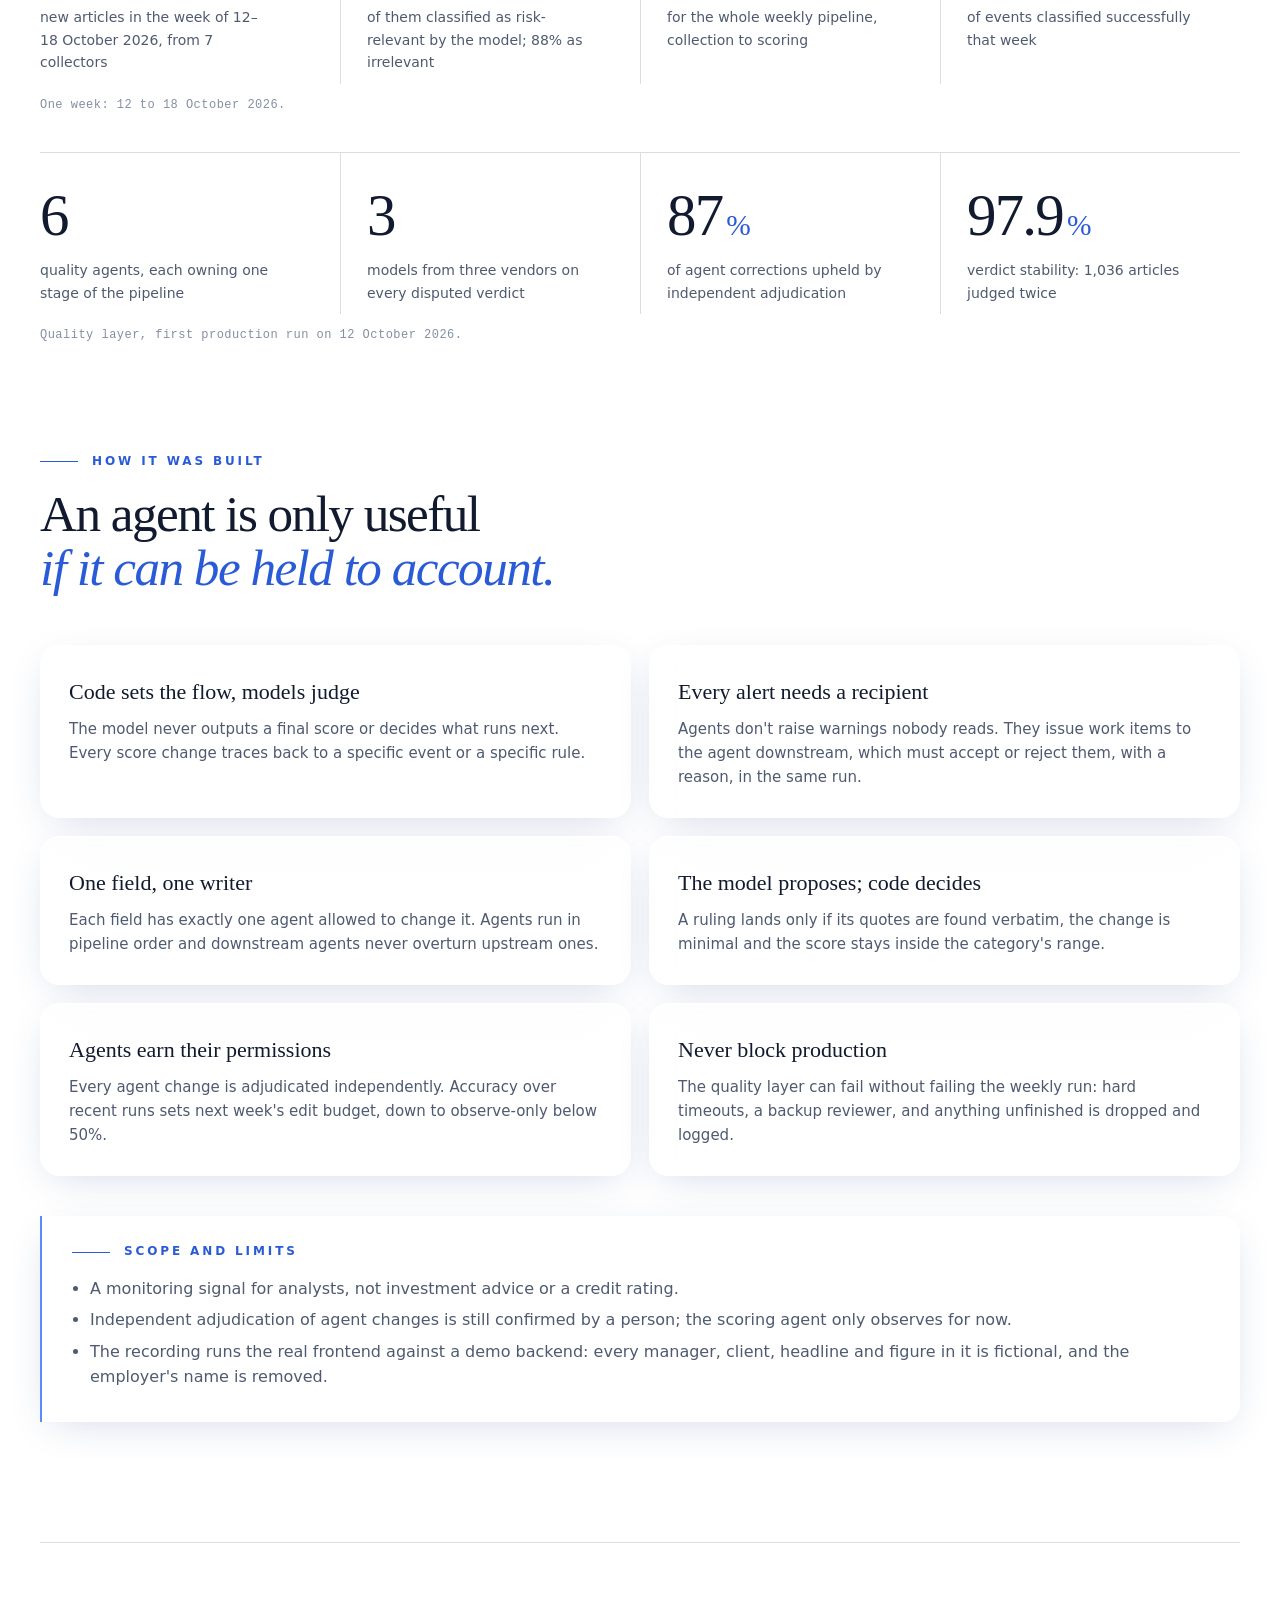
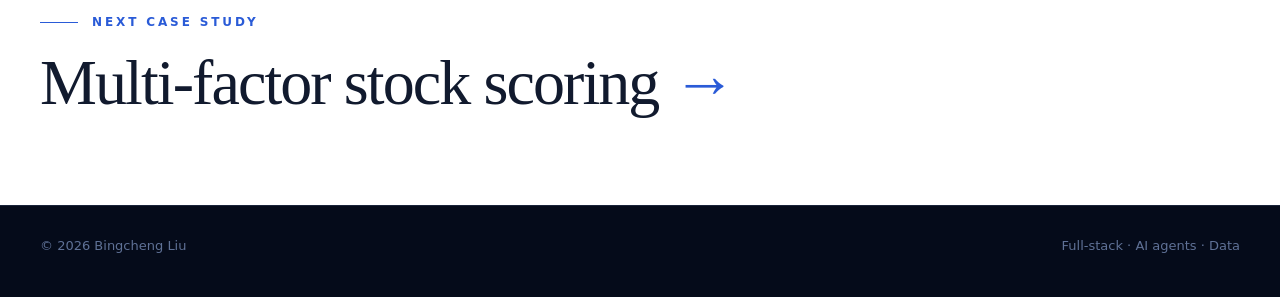
==== commit ac740989: "Case header fits one screen; FRIS blinds entrance; focus-pull for case-study walkthrough" ====
--- a/work/fris/index.html
+++ b/work/fris/index.html
@@ -10,7 +10,7 @@
 <meta property="og:title" content="FRIS — Bingcheng Liu">
 <meta property="og:description" content="FRIS is an enterprise platform that monitors reputational and governance risk at 220 fund managers for due-diligence and investment teams. Every week it reads the news and regulatory releases about each manager, scores every development on a 20-point scale, and shows who is getting riskier, and why. An LLM judges each article, a multi-agent quality layer checks those judgements stage by stage, and deterministic rules turn them into a score an analyst can defend.">
 <meta property="og:image" content="/assets/fris/poster.jpg">
-<link rel="stylesheet" href="/assets/site.css?v=20261024n">
+<link rel="stylesheet" href="/assets/site.css?v=20261024o">
 </head>
 <body>
 <a class="skip" href="#main">Skip to content</a>
@@ -97,6 +97,6 @@
 </main>
 
 <footer class="theme-dark"><div class="foot"><span>© 2026 Bingcheng Liu</span><span>Full-stack · AI agents · Data</span></div></footer>
-<script src="/assets/site.js?v=20261024n"></script>
+<script src="/assets/site.js?v=20261024o"></script>
 </body>
 </html>
--- a/assets/site.css
+++ b/assets/site.css
@@ -371,3 +371,25 @@
 .block{grid-template-columns:minmax(0,1fr) minmax(0,1fr);gap:64px}
 .block .shot{max-width:540px;justify-self:center;width:100%}
 .block .shot img{aspect-ratio:auto;object-fit:contain;background:#fff}
+
+/* case-study header fits one screen */
+.cs-hero{padding:clamp(96px,13vh,150px) 0 clamp(36px,6vh,80px)}
+.back{margin-bottom:clamp(14px,3vh,40px)}
+.cs-hero h1{font-size:min(6.2vw,92px,10.5vh);margin:clamp(12px,2.4vh,26px) 0 clamp(12px,2.4vh,26px)}
+.cs-hero .lede{font-size:clamp(15px,min(1.4vw,2.3vh),19px)}
+.cs-meta{margin-top:clamp(18px,3.6vh,56px)}
+.cs-meta div{padding-top:clamp(10px,1.8vh,20px)}
+.cs-meta dd{font-size:13px}
+
+/* FRIS: venetian blinds, each slat opens from thin to full */
+@property --slat{syntax:'<percentage>';inherits:false;initial-value:0%}
+.wipe.wipe-v{clip-path:none;--slat:0%;
+  -webkit-mask-image:repeating-linear-gradient(to bottom,#000 0 var(--slat),transparent var(--slat) 7.69%);
+  mask-image:repeating-linear-gradient(to bottom,#000 0 var(--slat),transparent var(--slat) 7.69%);
+  transition:--slat 1.4s cubic-bezier(.65,0,.25,1)}
+.wipe.wipe-v.in{--slat:7.7%}
+.wipe.wipe-v.done{-webkit-mask-image:none;mask-image:none}
+/* case-study walkthrough: focus pull (slight zoom and blur settling into place) */
+.wipe.wipe-z{clip-path:none;opacity:0;transform:scale(1.06);filter:blur(14px);
+  transition:opacity 1.2s cubic-bezier(.2,.75,.2,1),transform 1.6s cubic-bezier(.2,.75,.2,1),filter 1.4s cubic-bezier(.2,.75,.2,1)}
+.wipe.wipe-z.in{opacity:1;transform:none;filter:none}
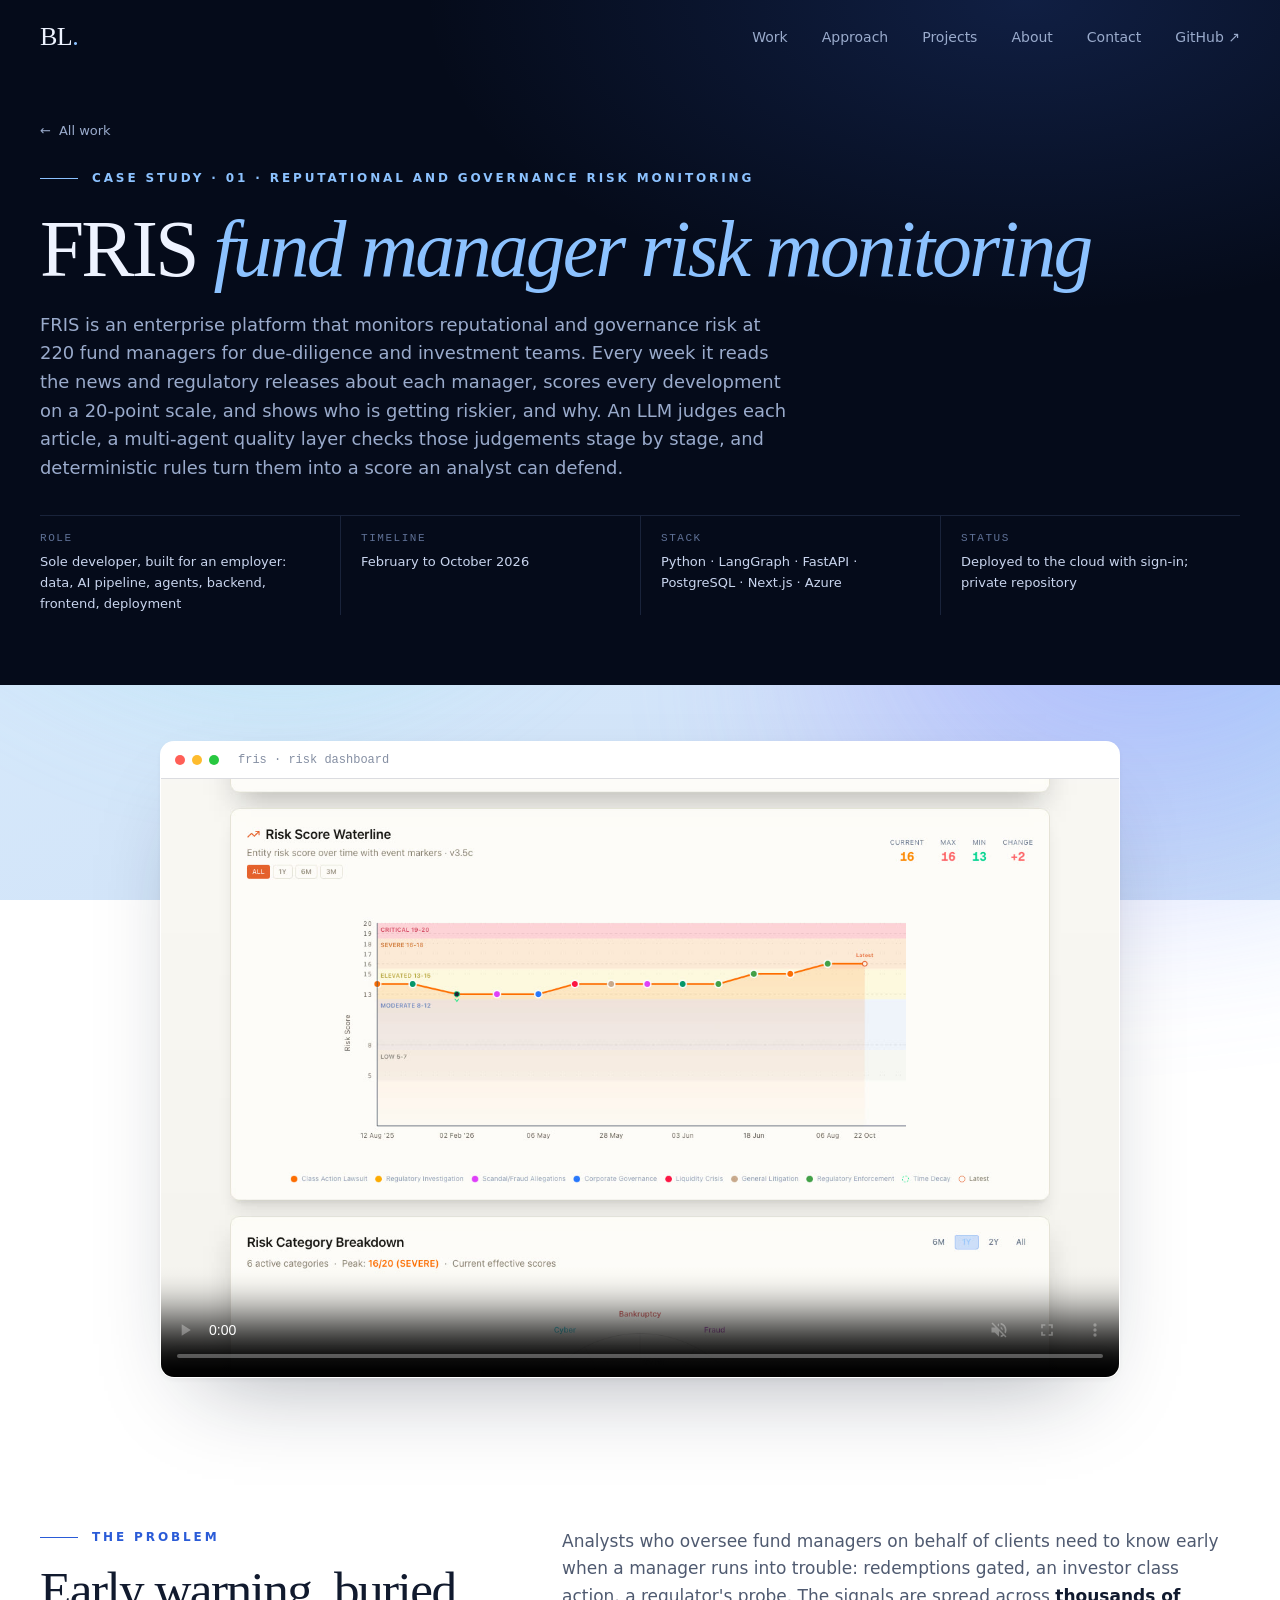
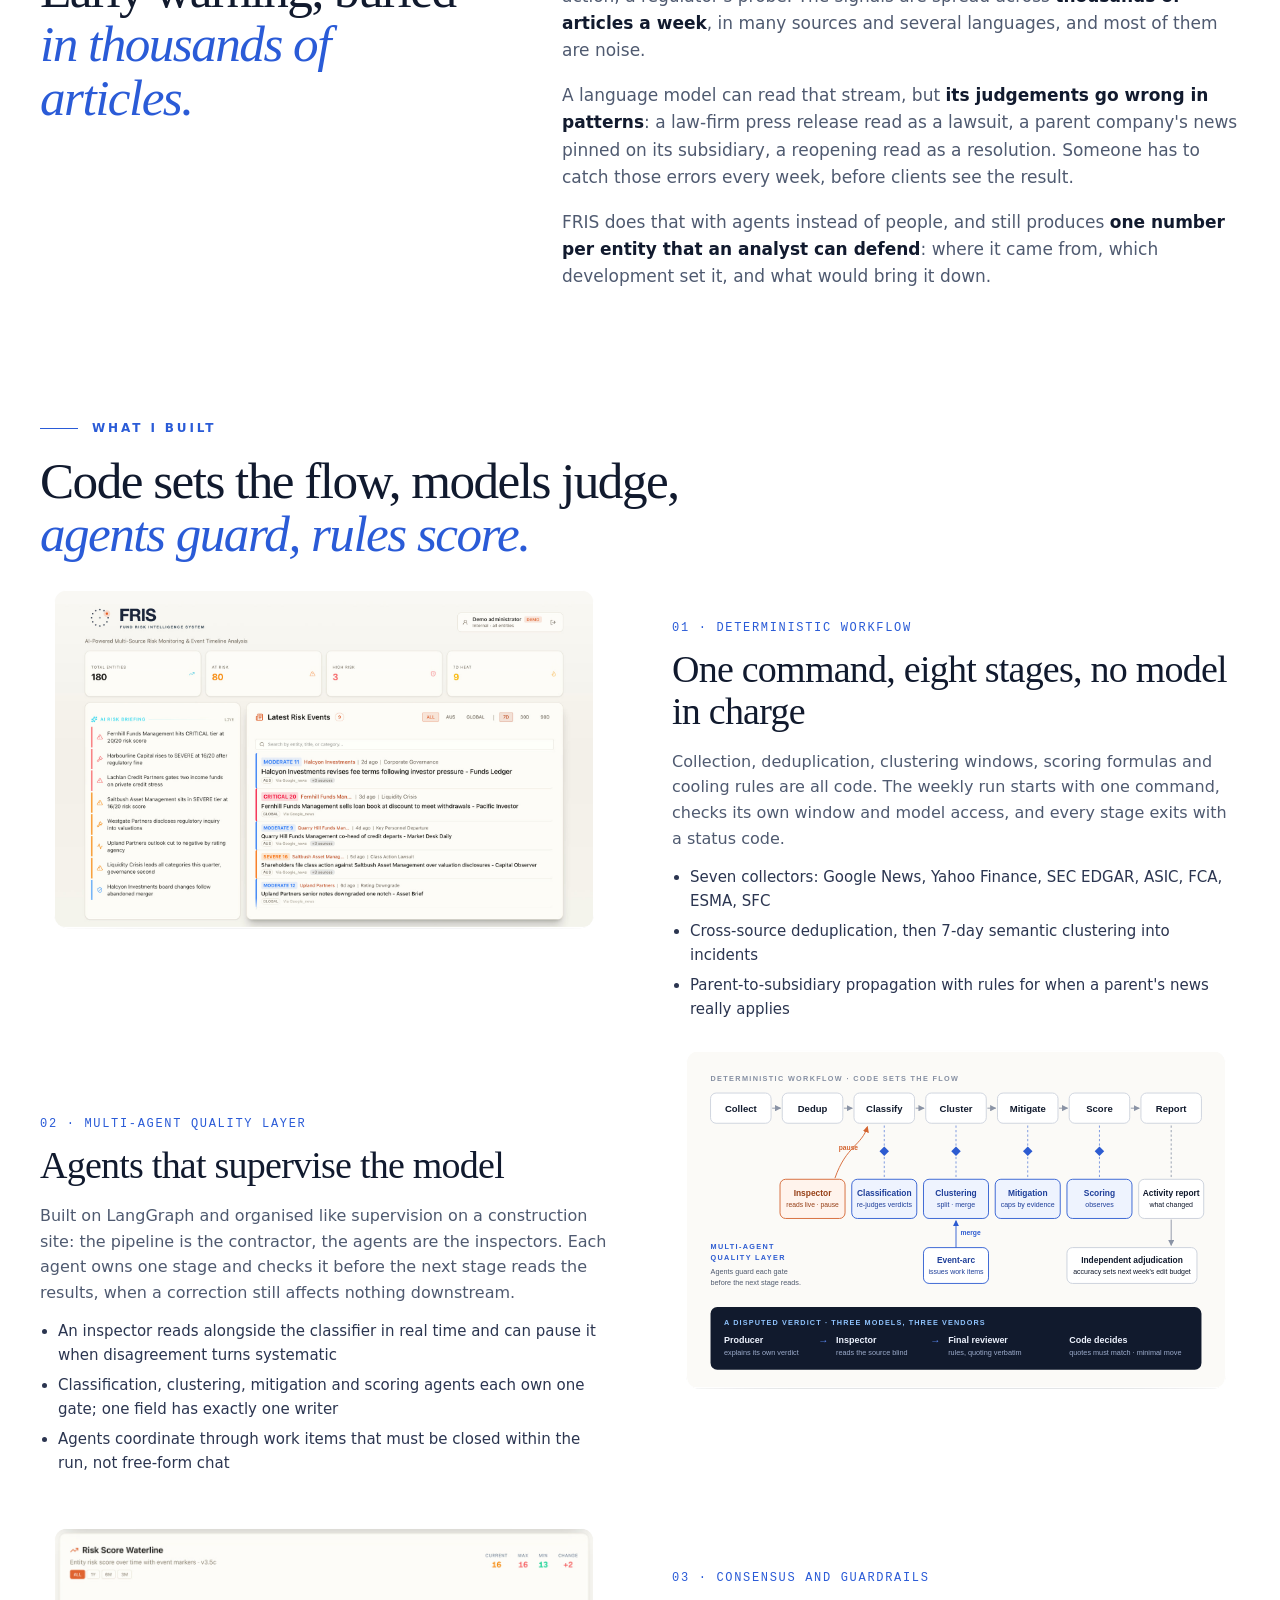
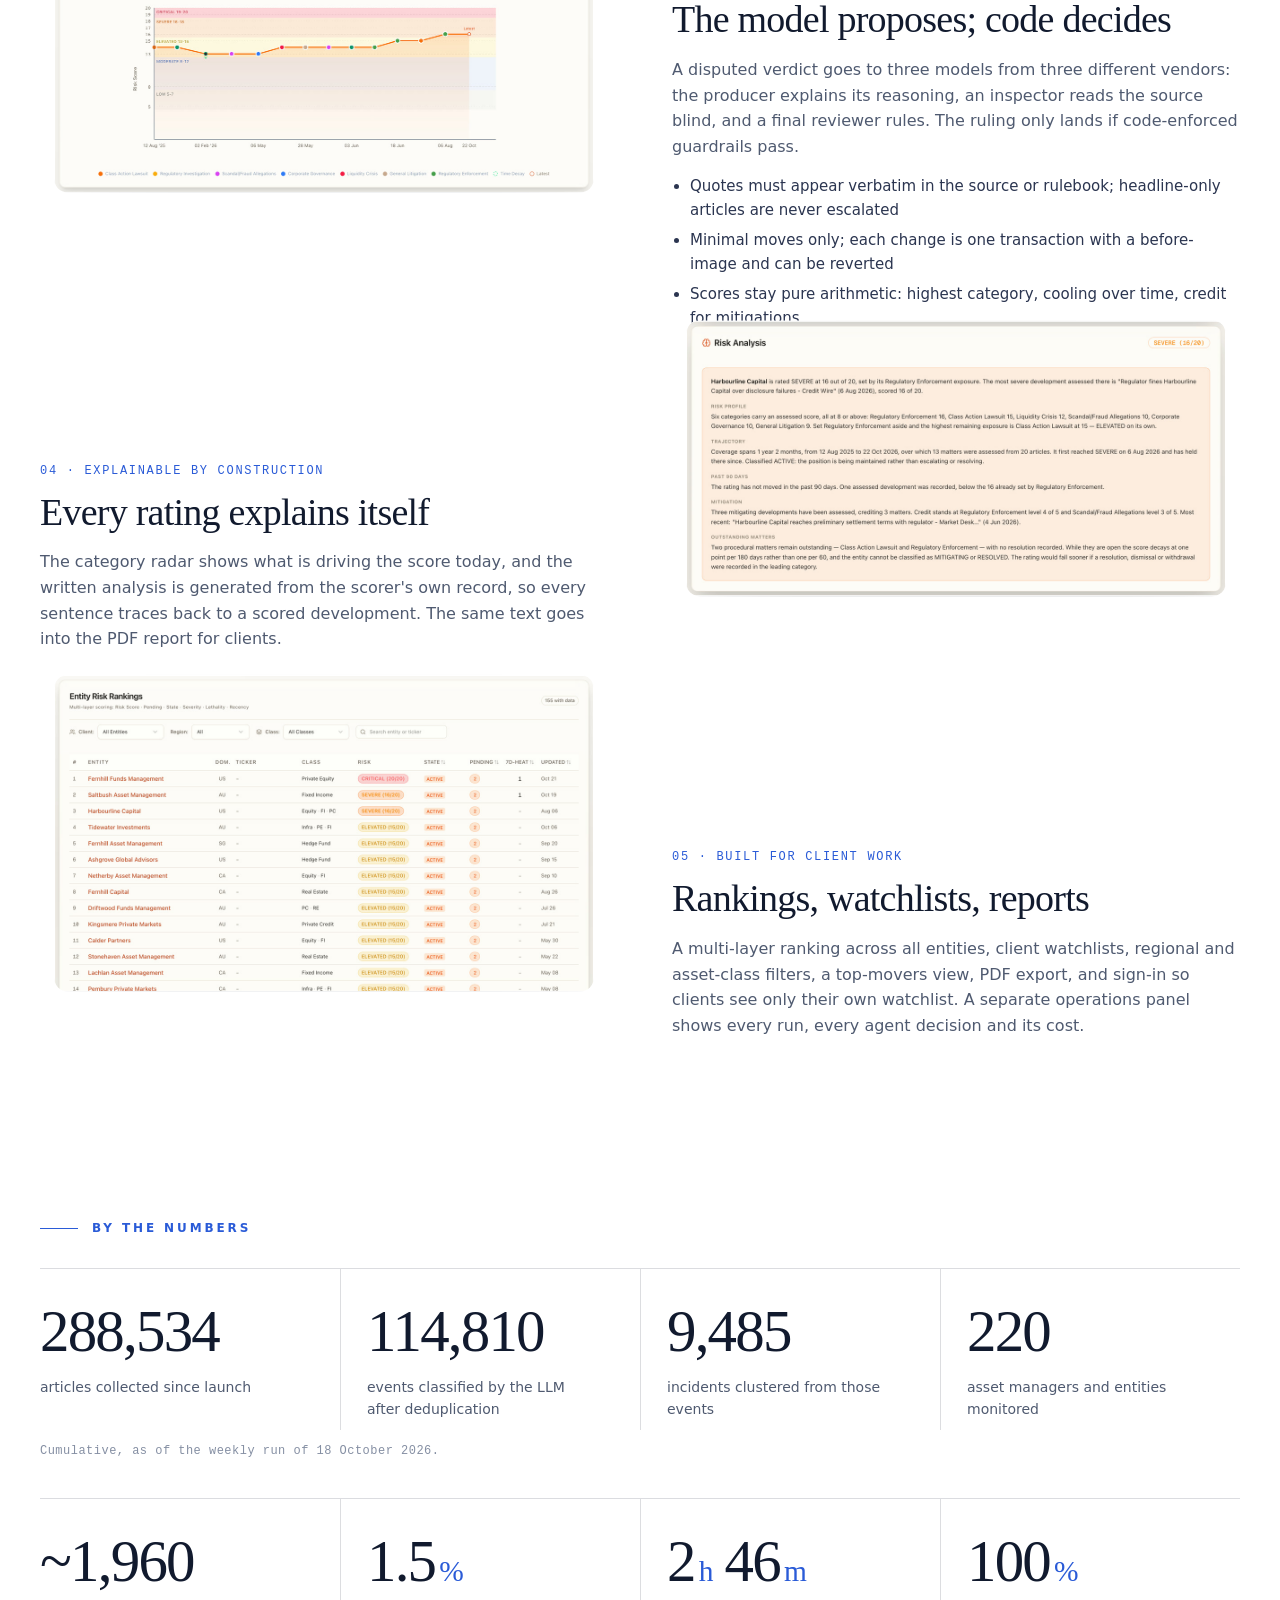
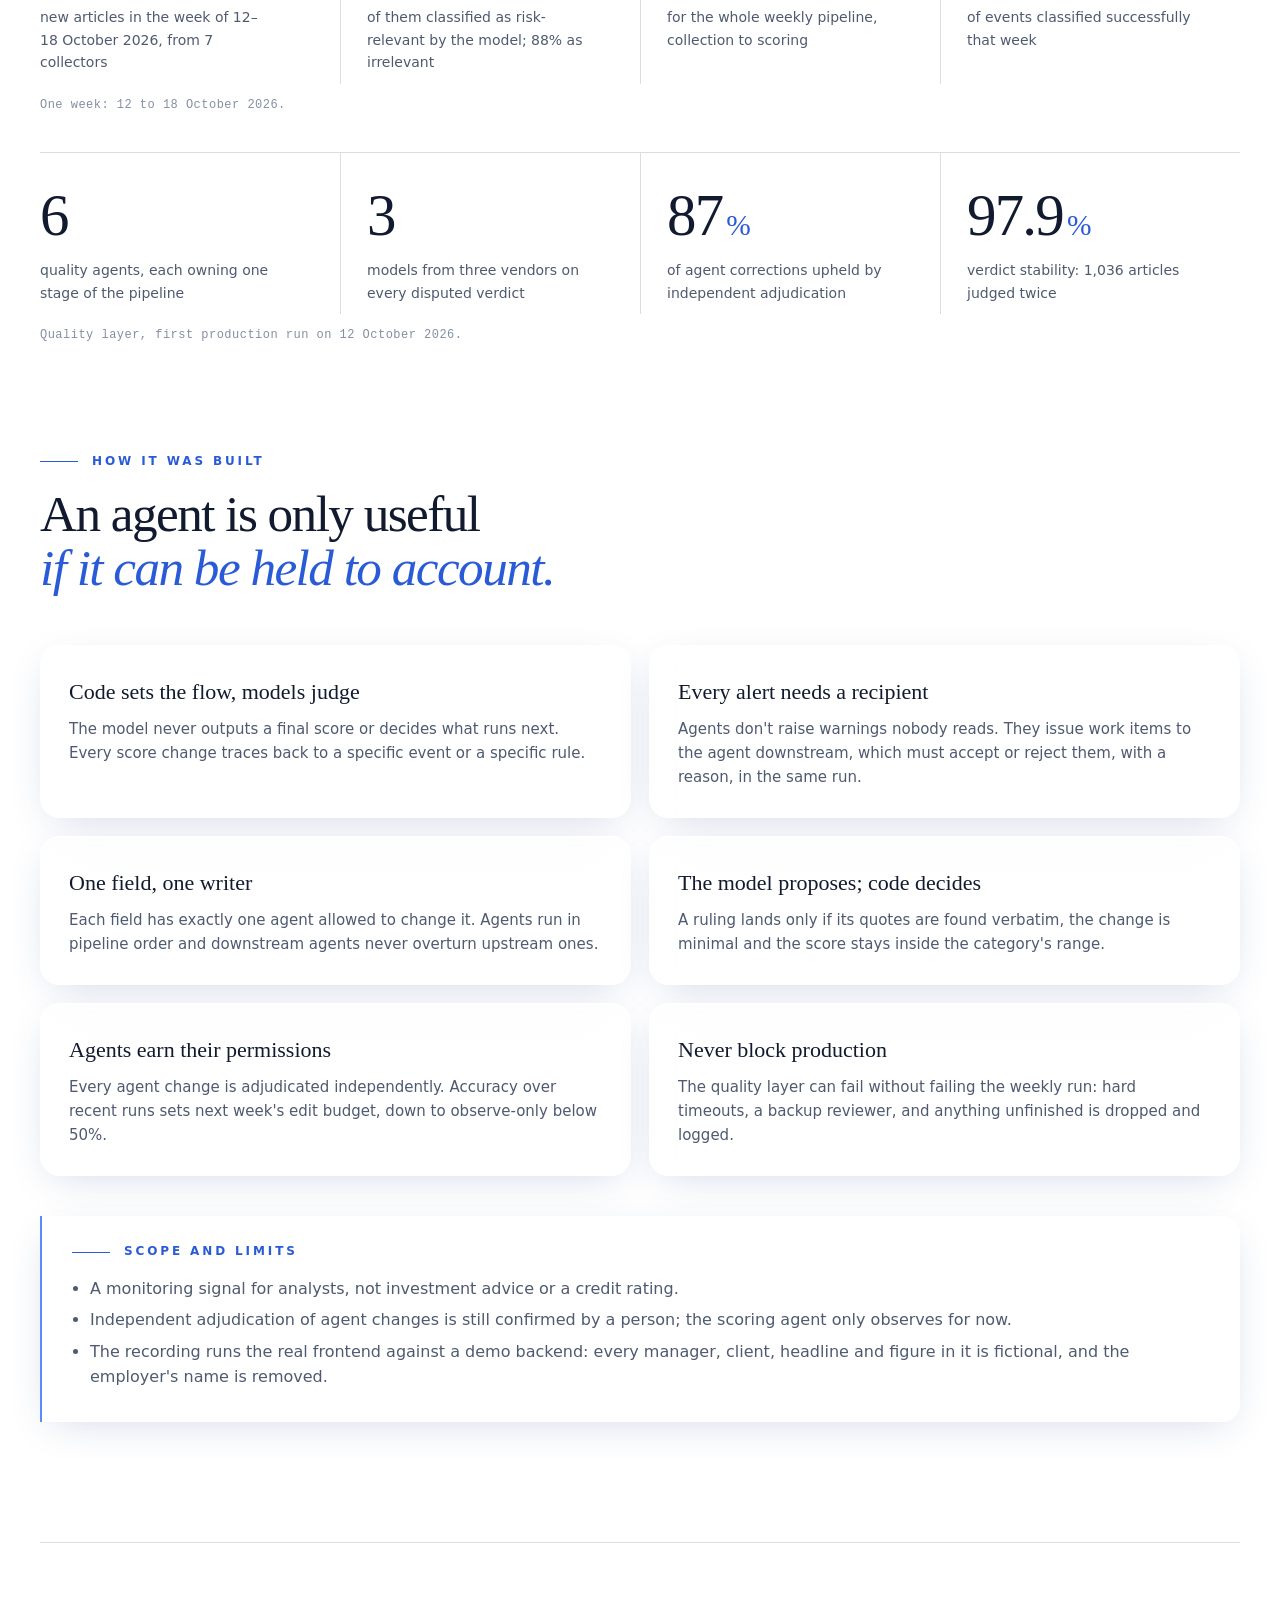
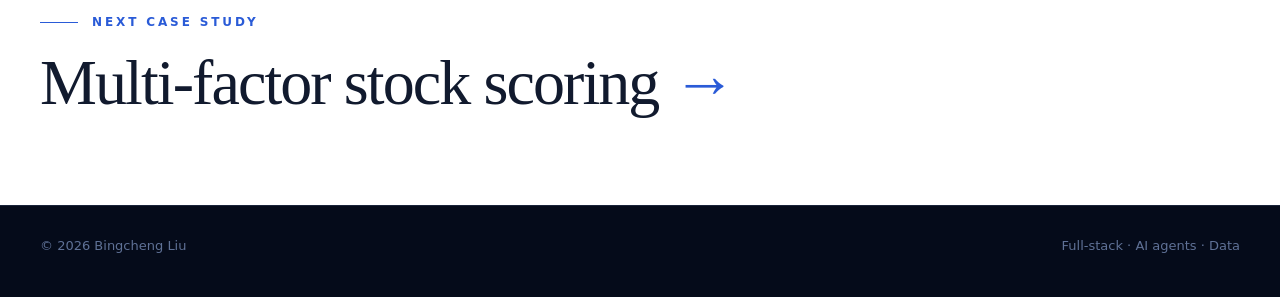
==== commit a0a1482b: "Video entrances start at ~90% visible; FRIS diagonal sweep with glint" ====
--- a/work/fris/index.html
+++ b/work/fris/index.html
@@ -10,7 +10,7 @@
 <meta property="og:title" content="FRIS — Bingcheng Liu">
 <meta property="og:description" content="FRIS is an enterprise platform that monitors reputational and governance risk at 220 fund managers for due-diligence and investment teams. Every week it reads the news and regulatory releases about each manager, scores every development on a 20-point scale, and shows who is getting riskier, and why. An LLM judges each article, a multi-agent quality layer checks those judgements stage by stage, and deterministic rules turn them into a score an analyst can defend.">
 <meta property="og:image" content="/assets/fris/poster.jpg">
-<link rel="stylesheet" href="/assets/site.css?v=20261024o">
+<link rel="stylesheet" href="/assets/site.css?v=20261024q">
 </head>
 <body>
 <a class="skip" href="#main">Skip to content</a>
@@ -97,6 +97,6 @@
 </main>
 
 <footer class="theme-dark"><div class="foot"><span>© 2026 Bingcheng Liu</span><span>Full-stack · AI agents · Data</span></div></footer>
-<script src="/assets/site.js?v=20261024o"></script>
+<script src="/assets/site.js?v=20261024q"></script>
 </body>
 </html>
--- a/assets/site.css
+++ b/assets/site.css
@@ -393,3 +393,10 @@
 .wipe.wipe-z{clip-path:none;opacity:0;transform:scale(1.06);filter:blur(14px);
   transition:opacity 1.2s cubic-bezier(.2,.75,.2,1),transform 1.6s cubic-bezier(.2,.75,.2,1),filter 1.4s cubic-bezier(.2,.75,.2,1)}
 .wipe.wipe-z.in{opacity:1;transform:none;filter:none}
+
+/* FRIS v3: diagonal sweep from the top-left corner, then a light glint across the surface */
+.wipe.wipe-x{position:relative;clip-path:polygon(0 0,0 0,0 0);transition:clip-path 1.5s cubic-bezier(.65,0,.25,1)}
+.wipe.wipe-x.in{clip-path:polygon(0 0,200% 0,0 200%)}
+.wipe.wipe-x::after{content:"";position:absolute;inset:0;pointer-events:none;z-index:3;
+  background:linear-gradient(110deg,transparent 35%,rgba(255,255,255,.6) 50%,transparent 65%);transform:translateX(-120%)}
+.wipe.wipe-x.in::after{transform:translateX(120%);transition:transform 1.3s cubic-bezier(.4,0,.2,1) 1.1s}
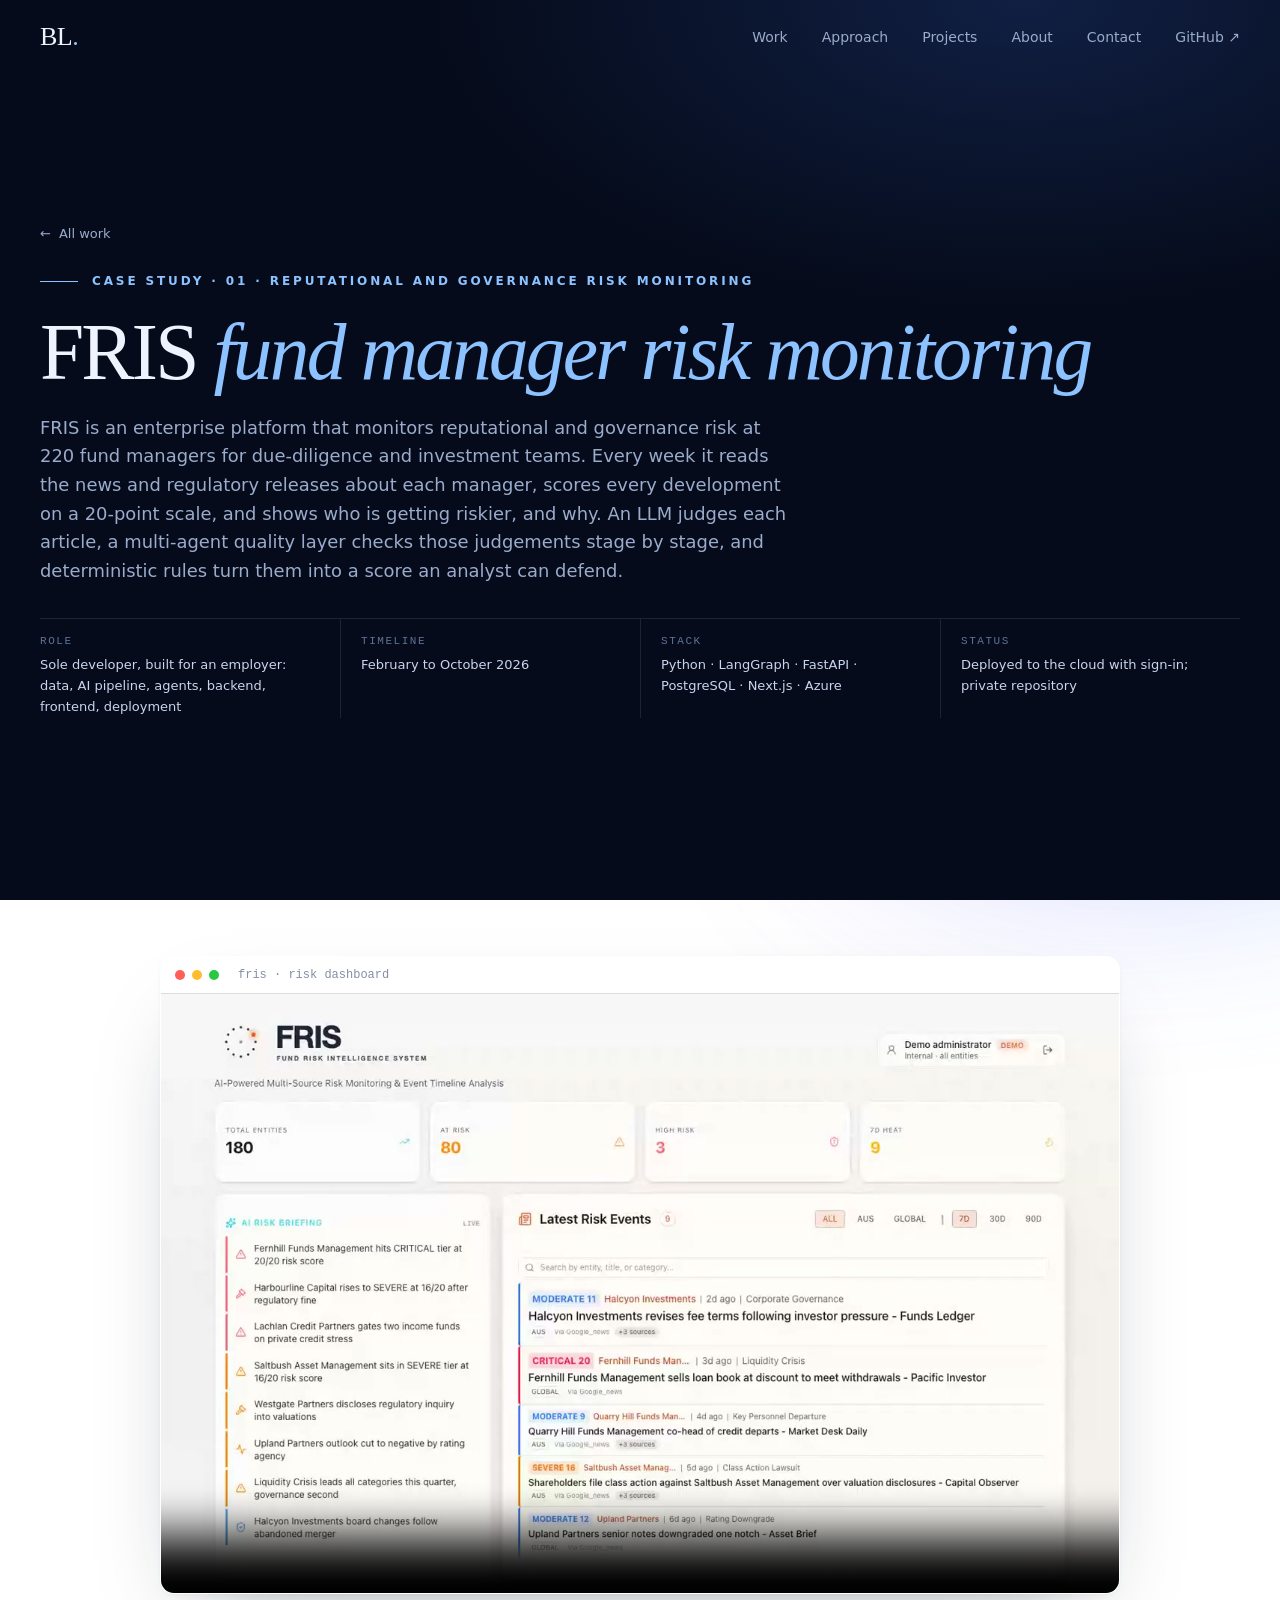
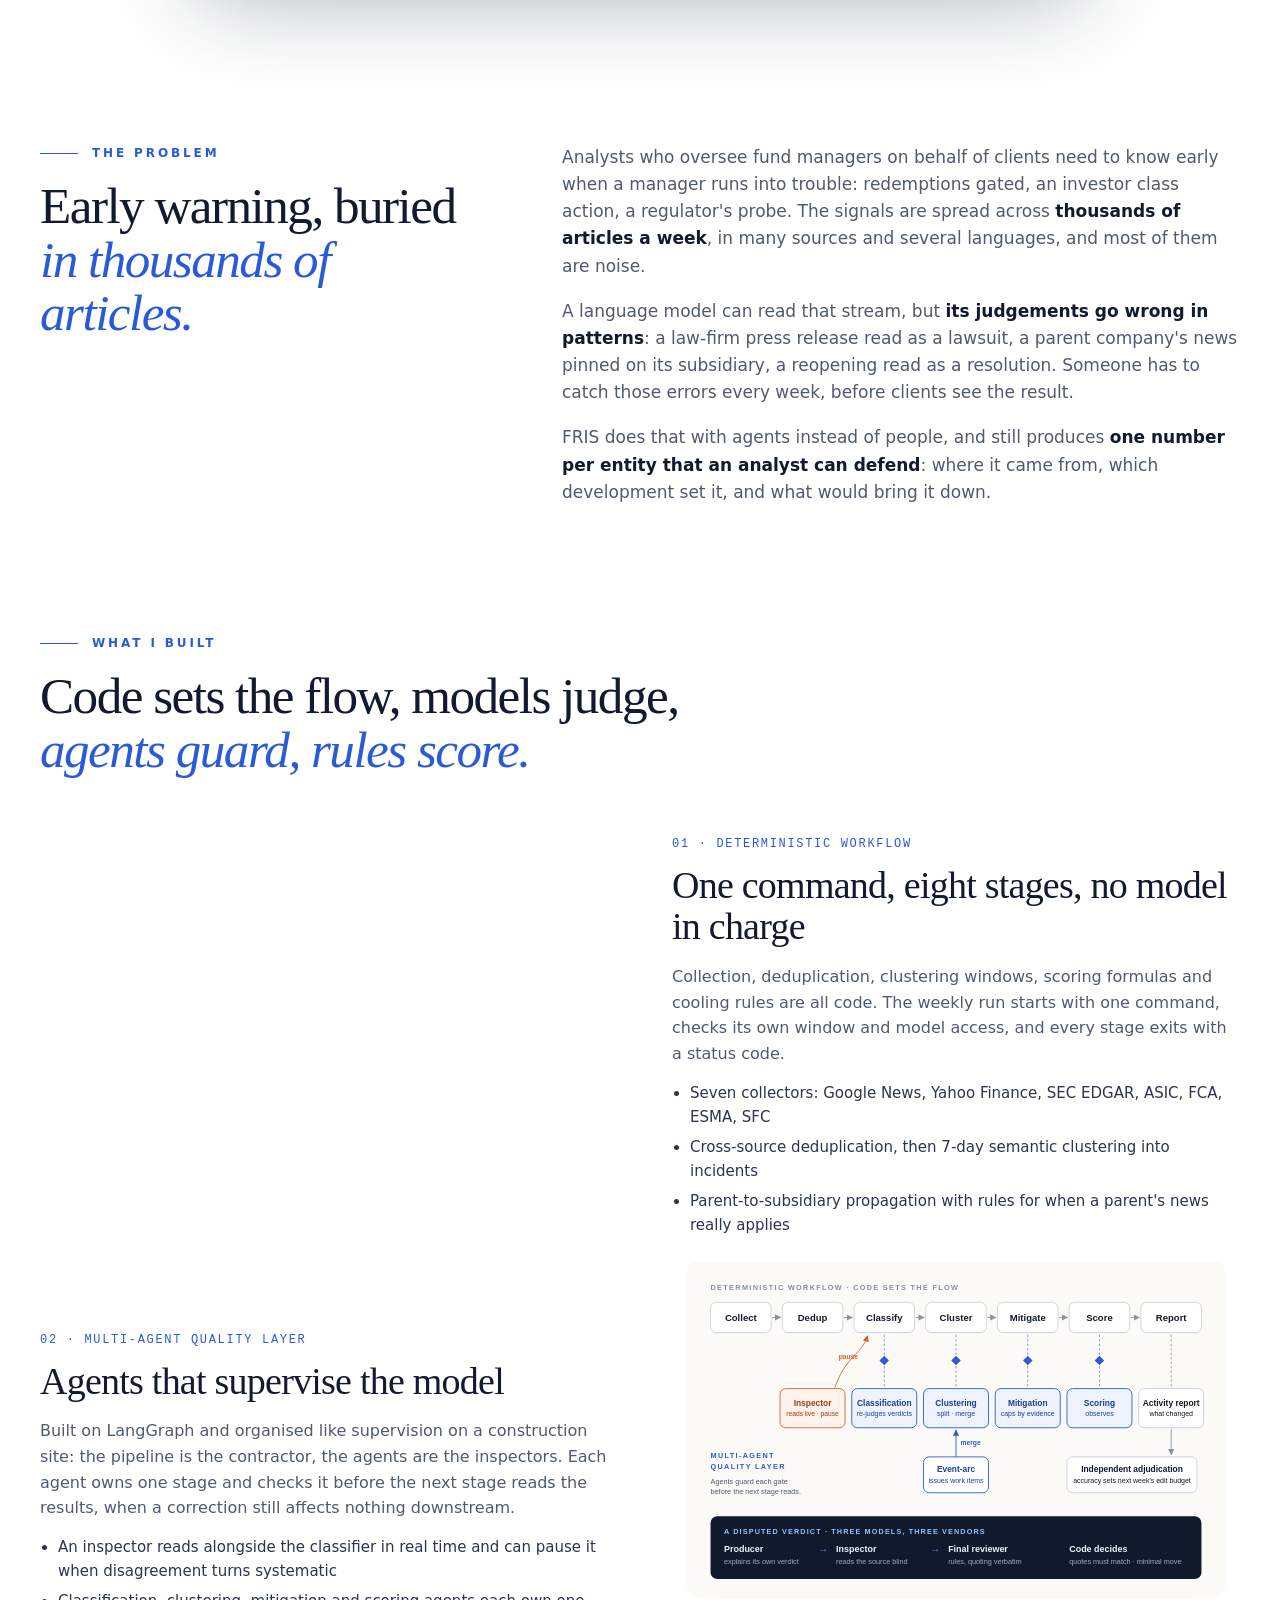
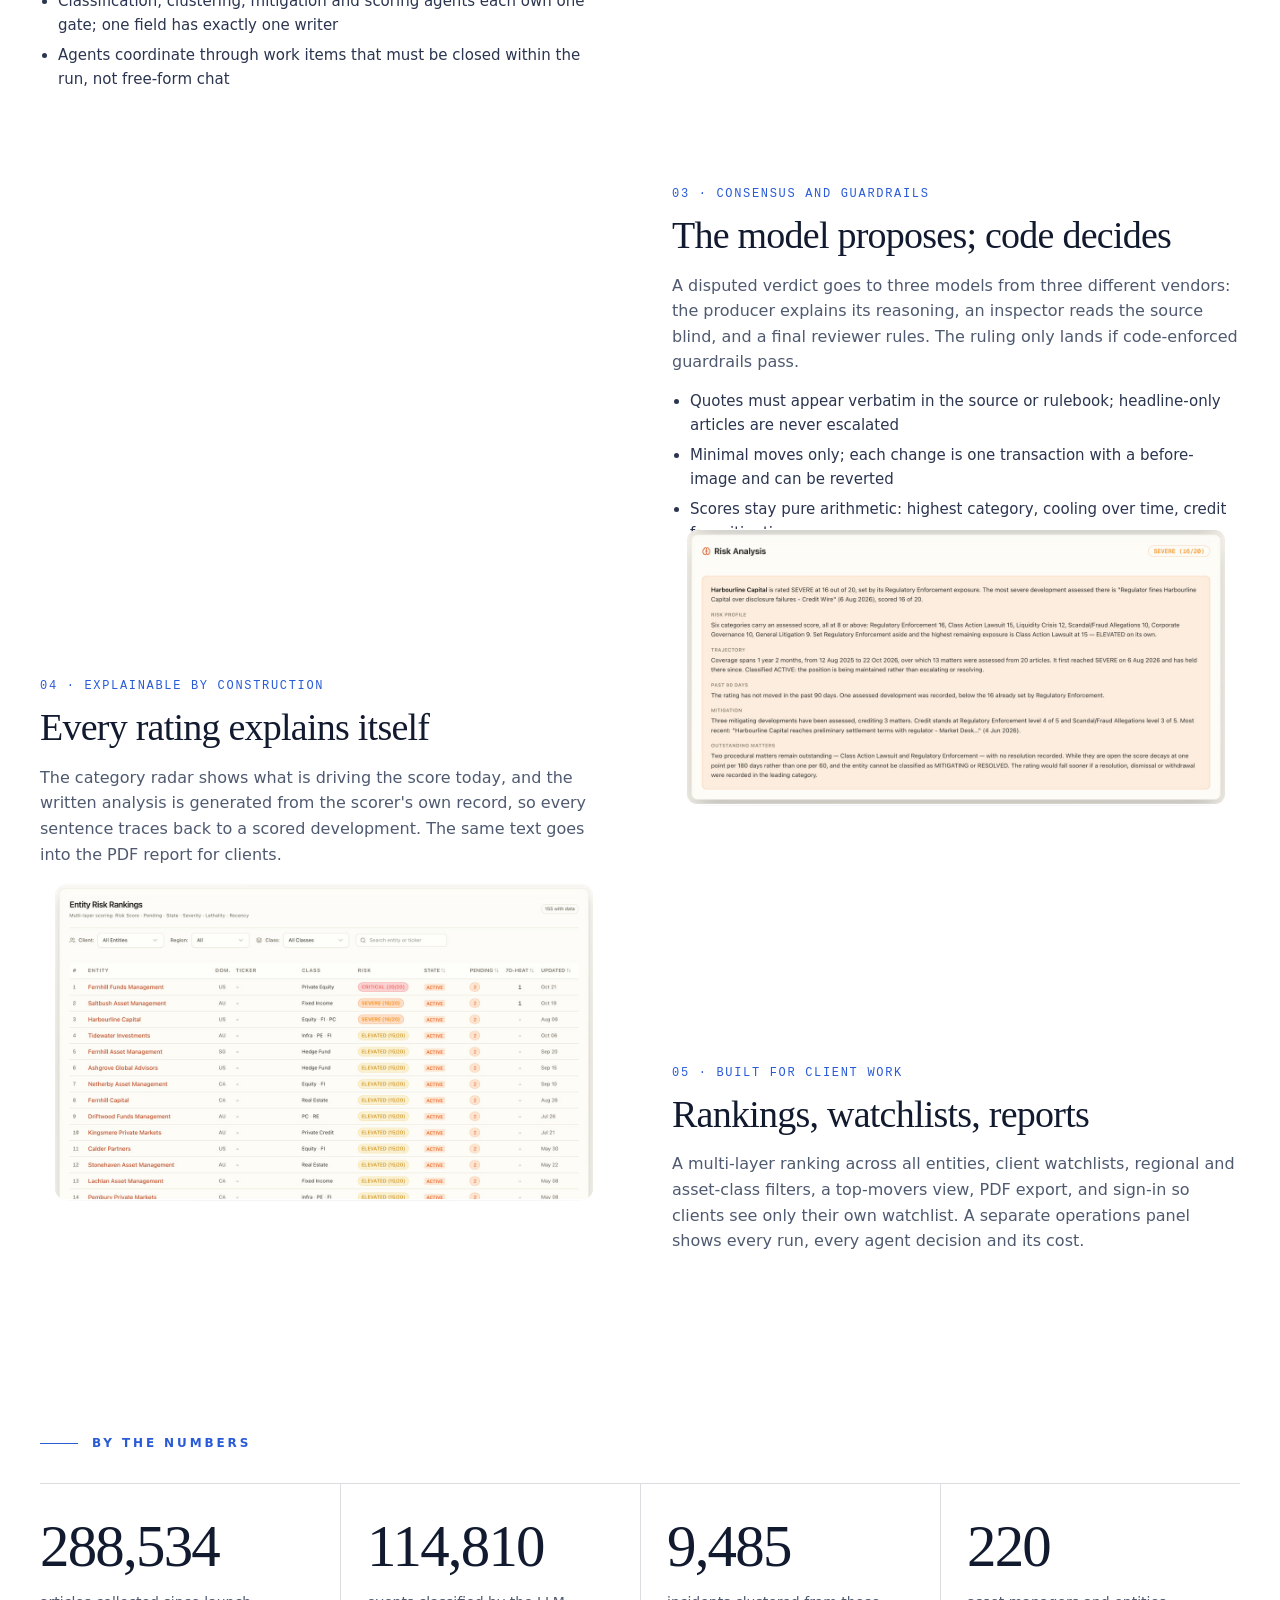
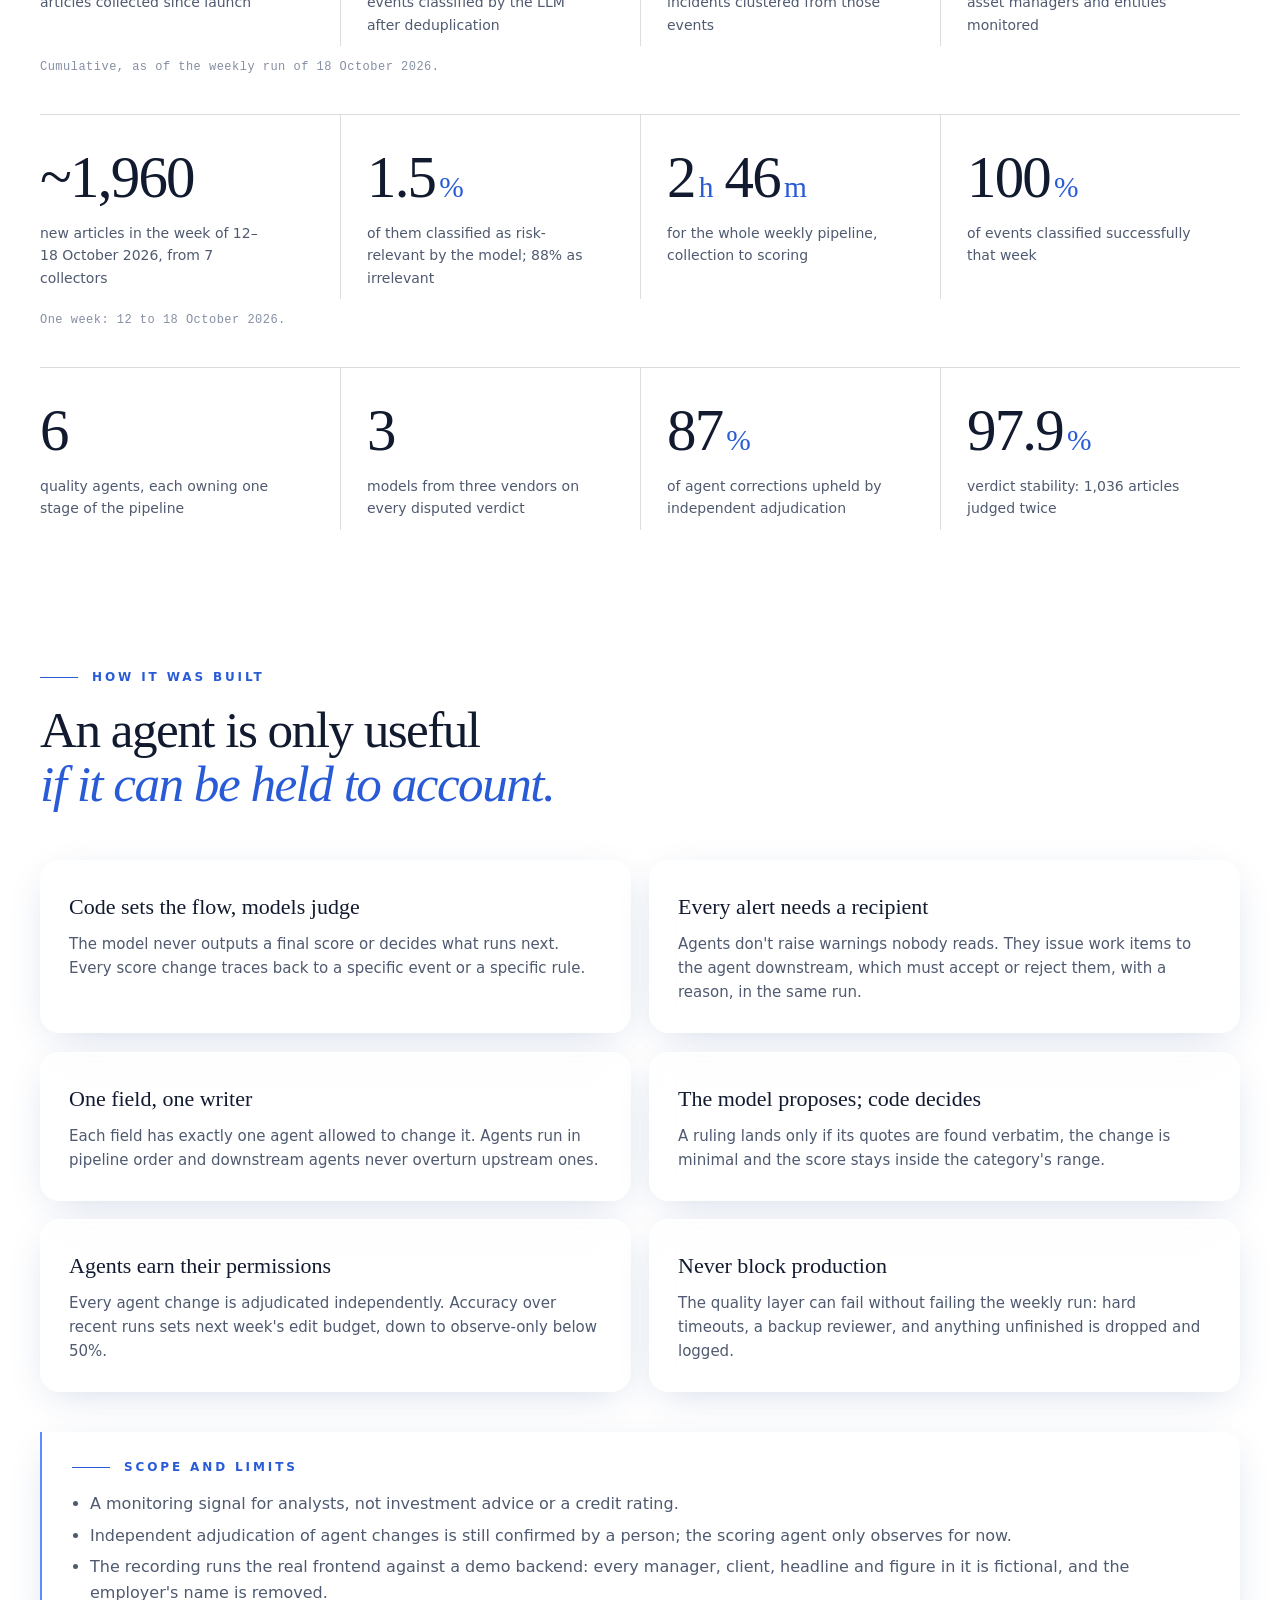
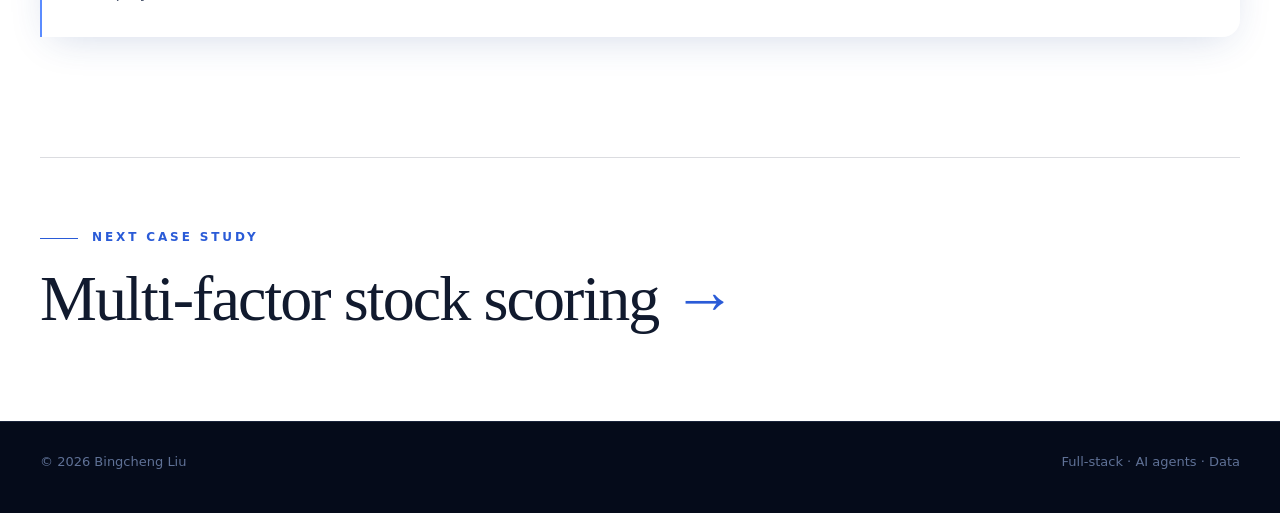
==== commit 94b92abd: "Case header fills one screen; videos start at reveal from frame 0; first-frame posters; trim FRIS lo" ====
--- a/work/fris/index.html
+++ b/work/fris/index.html
@@ -9,8 +9,8 @@
 <meta name="theme-color" content="#050b1a">
 <meta property="og:title" content="FRIS — Bingcheng Liu">
 <meta property="og:description" content="FRIS is an enterprise platform that monitors reputational and governance risk at 220 fund managers for due-diligence and investment teams. Every week it reads the news and regulatory releases about each manager, scores every development on a 20-point scale, and shows who is getting riskier, and why. An LLM judges each article, a multi-agent quality layer checks those judgements stage by stage, and deterministic rules turn them into a score an analyst can defend.">
-<meta property="og:image" content="/assets/fris/poster.jpg">
-<link rel="stylesheet" href="/assets/site.css?v=20261024q">
+<meta property="og:image" content="/assets/fris/poster.jpg?v=2">
+<link rel="stylesheet" href="/assets/site.css?v=20261024r">
 </head>
 <body>
 <a class="skip" href="#main">Skip to content</a>
@@ -39,7 +39,7 @@
     </div>
   </section>
 
-  <section class="cs-video"><div class="wrap"><div class="frame rv"><div class="frame-bar" aria-hidden="true"><i></i><i></i><i></i><span>fris · risk dashboard</span></div><video data-auto src="/assets/fris/demo.mp4" poster="/assets/fris/poster.jpg" muted loop playsinline preload="metadata" controls aria-label="71-second screen recording of FRIS running on fictional entities and synthetic data"></video></div></div></section>
+  <section class="cs-video"><div class="wrap"><div class="frame rv"><div class="frame-bar" aria-hidden="true"><i></i><i></i><i></i><span>fris · risk dashboard</span></div><video data-auto src="/assets/fris/demo.mp4?v=2" poster="/assets/fris/poster.jpg?v=2" muted loop playsinline preload="metadata" controls aria-label="71-second screen recording of FRIS running on fictional entities and synthetic data"></video></div></div></section>
 
   <section class="cs-sec">
     <div class="wrap cs-two">
@@ -97,6 +97,6 @@
 </main>
 
 <footer class="theme-dark"><div class="foot"><span>© 2026 Bingcheng Liu</span><span>Full-stack · AI agents · Data</span></div></footer>
-<script src="/assets/site.js?v=20261024q"></script>
+<script src="/assets/site.js?v=20261024r"></script>
 </body>
 </html>
--- a/assets/site.css
+++ b/assets/site.css
@@ -400,3 +400,7 @@
 .wipe.wipe-x::after{content:"";position:absolute;inset:0;pointer-events:none;z-index:3;
   background:linear-gradient(110deg,transparent 35%,rgba(255,255,255,.6) 50%,transparent 65%);transform:translateX(-120%)}
 .wipe.wipe-x.in::after{transform:translateX(120%);transition:transform 1.3s cubic-bezier(.4,0,.2,1) 1.1s}
+
+/* case-study header fills exactly one screen, content centred */
+.cs-hero{min-height:100vh;min-height:100svh;display:flex;align-items:center;padding:clamp(84px,11vh,120px) 0 clamp(28px,5vh,60px)}
+.cs-hero > .wrap{width:var(--wrap)}
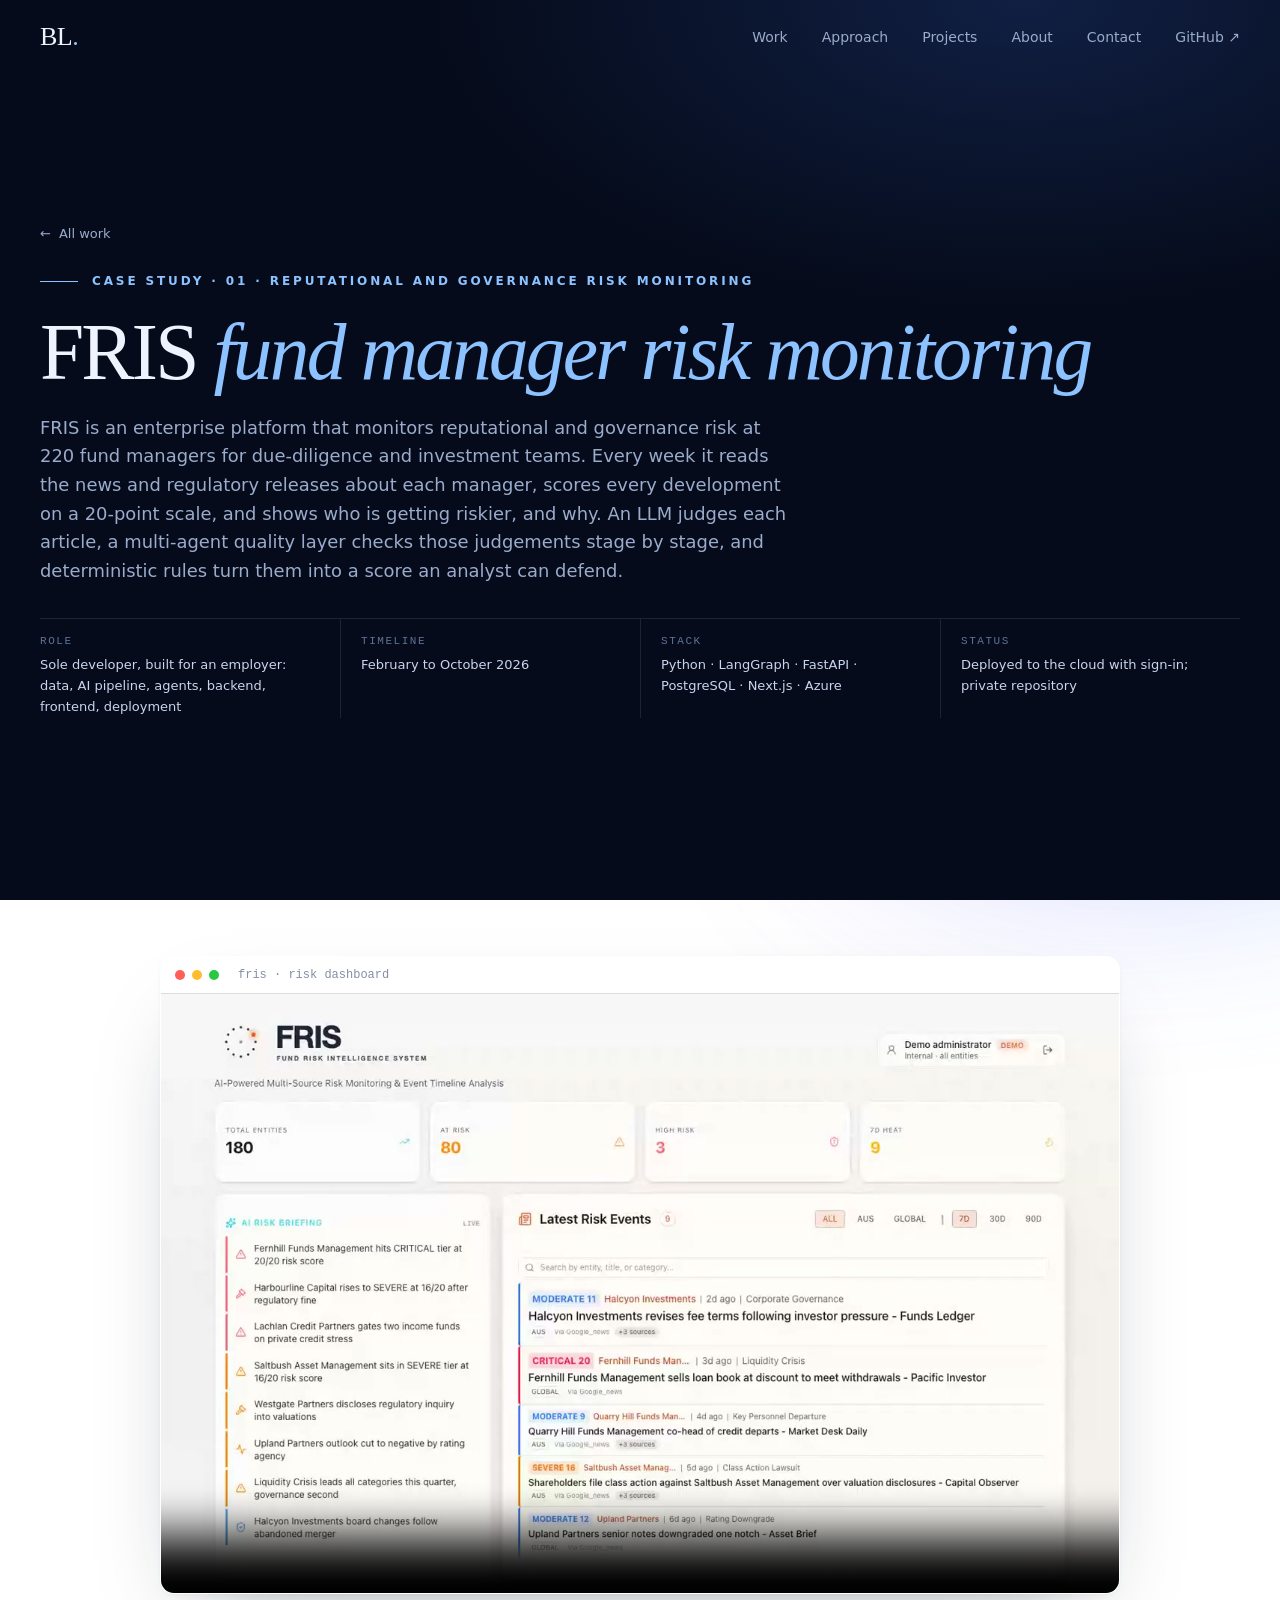
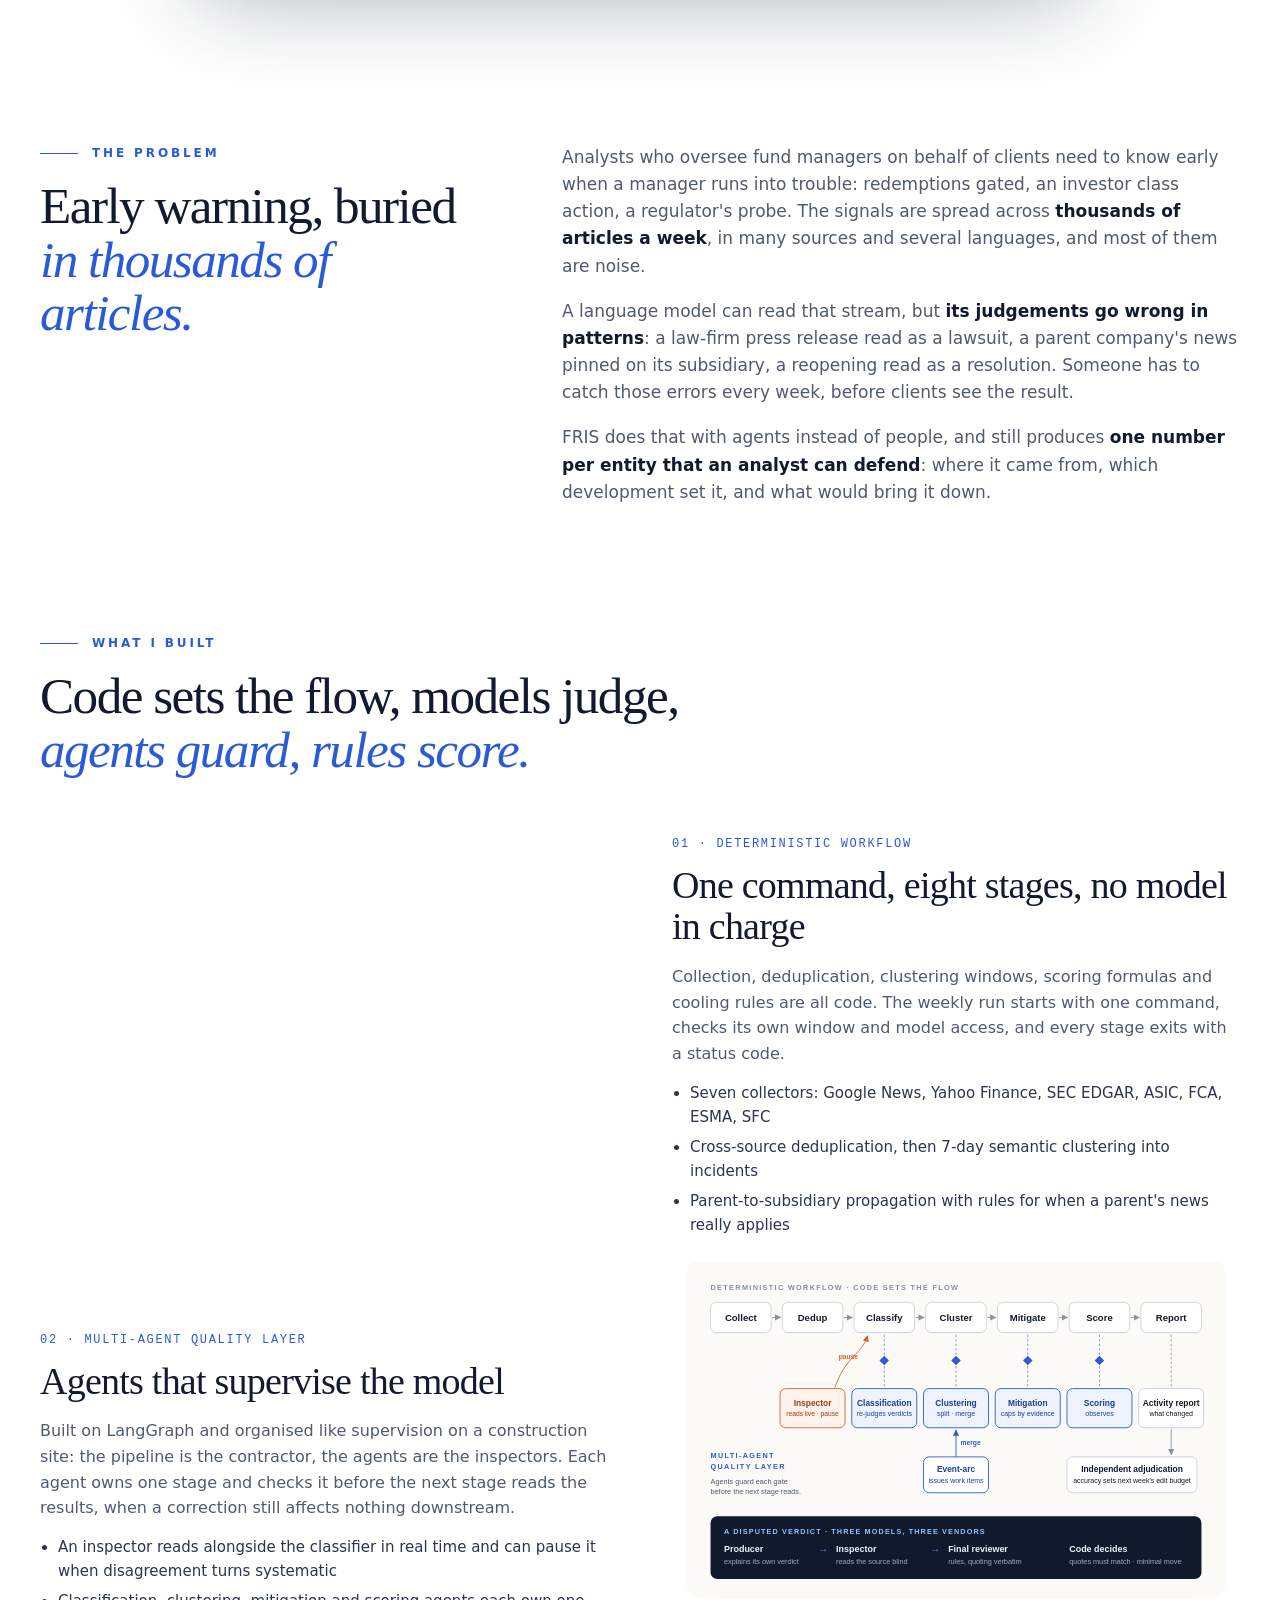
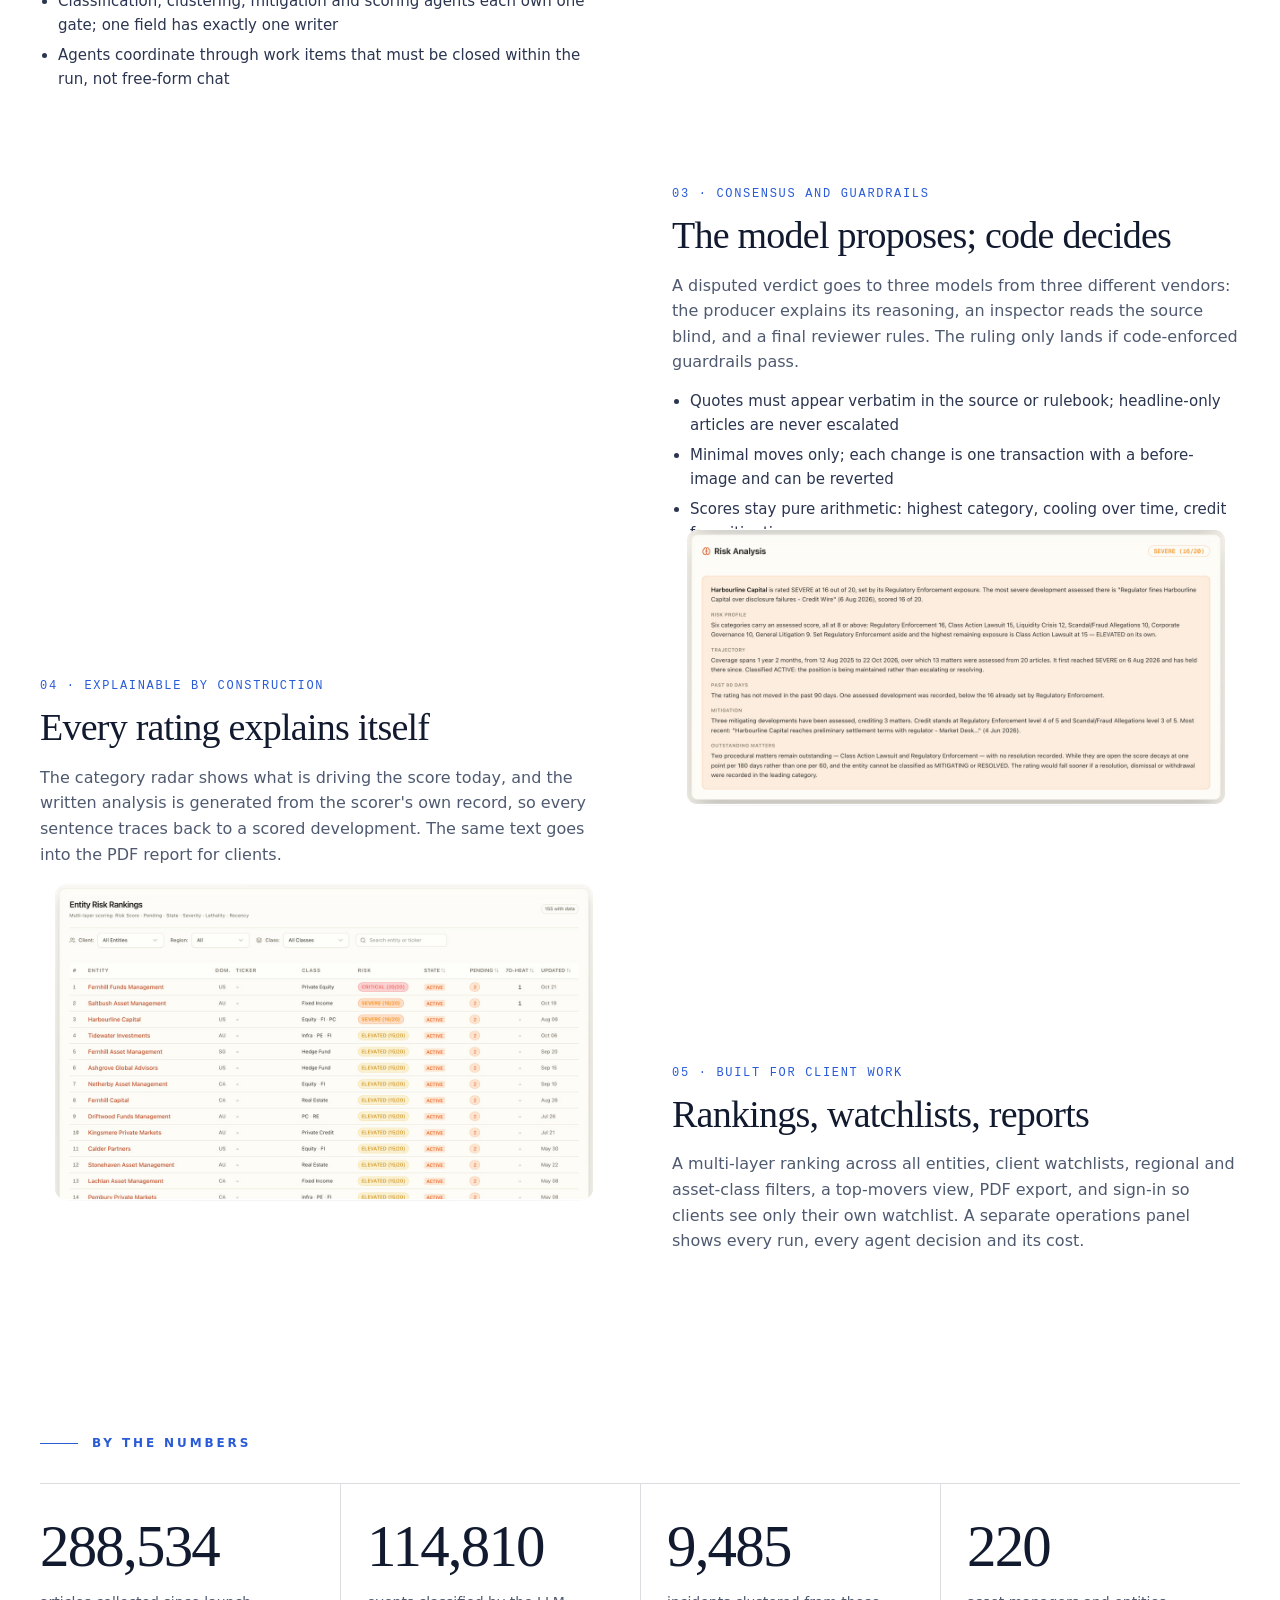
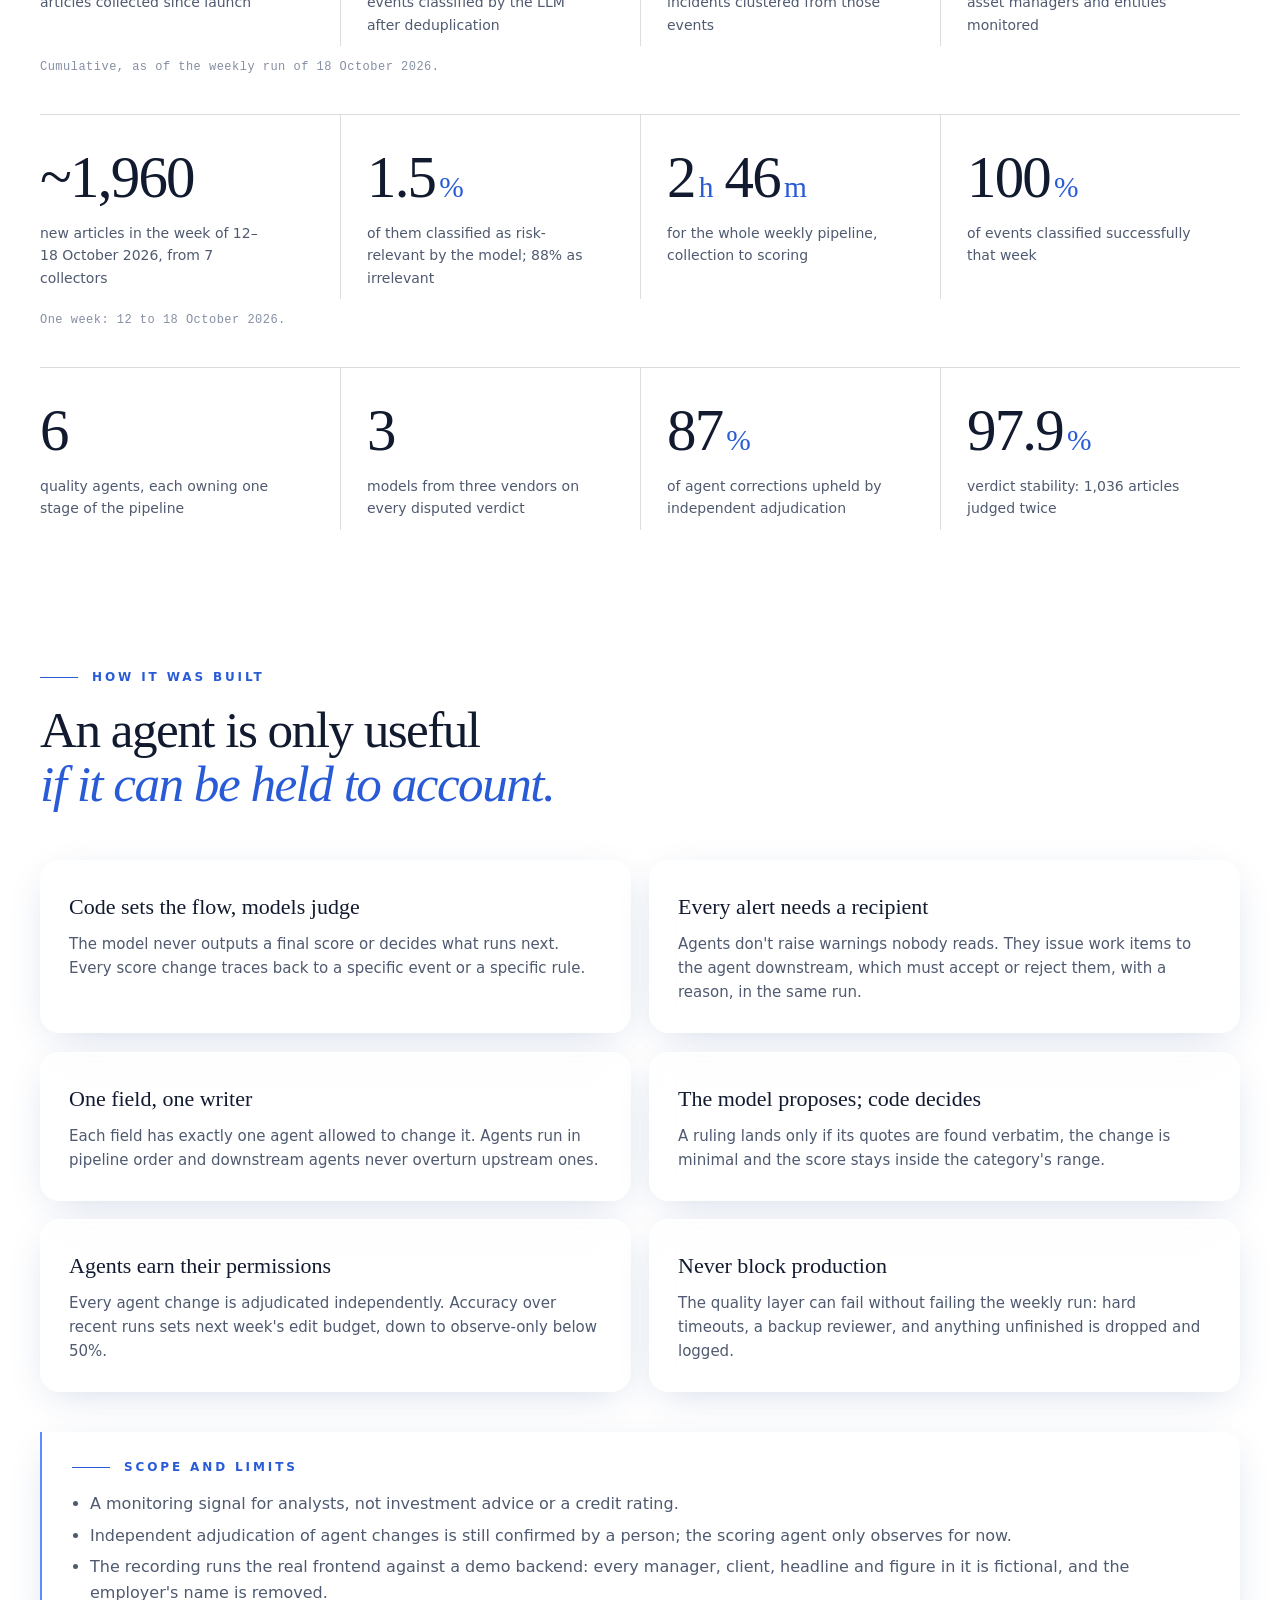
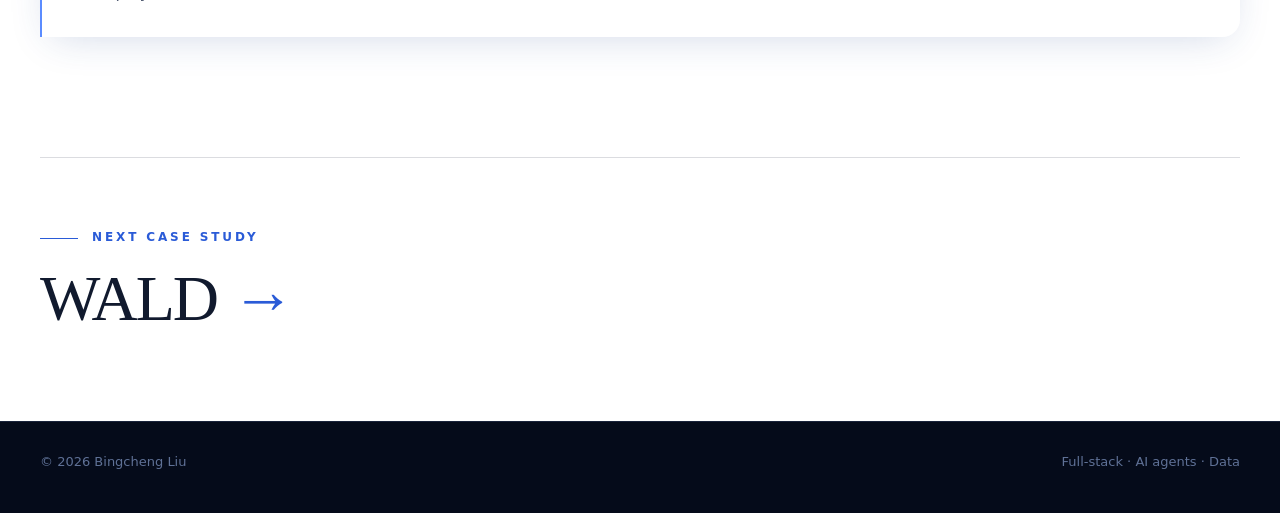
==== commit 8fedaf1c: "Add WALD case study (data terminal + trading system) as project 02" ====
--- a/work/fris/index.html
+++ b/work/fris/index.html
@@ -10,7 +10,7 @@
 <meta property="og:title" content="FRIS — Bingcheng Liu">
 <meta property="og:description" content="FRIS is an enterprise platform that monitors reputational and governance risk at 220 fund managers for due-diligence and investment teams. Every week it reads the news and regulatory releases about each manager, scores every development on a 20-point scale, and shows who is getting riskier, and why. An LLM judges each article, a multi-agent quality layer checks those judgements stage by stage, and deterministic rules turn them into a score an analyst can defend.">
 <meta property="og:image" content="/assets/fris/poster.jpg?v=2">
-<link rel="stylesheet" href="/assets/site.css?v=20261024r">
+<link rel="stylesheet" href="/assets/site.css?v=20261026a">
 </head>
 <body>
 <a class="skip" href="#main">Skip to content</a>
@@ -93,10 +93,10 @@
     </div>
   </section>
 
-  <a class="next wrap" href="/work/multifactor-scoring"><div class="eyebrow">Next case study</div><b>Multi-factor stock scoring <i aria-hidden="true">→</i></b></a>
+  <a class="next wrap" href="/work/wald"><div class="eyebrow">Next case study</div><b>WALD <i aria-hidden="true">→</i></b></a>
 </main>
 
 <footer class="theme-dark"><div class="foot"><span>© 2026 Bingcheng Liu</span><span>Full-stack · AI agents · Data</span></div></footer>
-<script src="/assets/site.js?v=20261024r"></script>
+<script src="/assets/site.js?v=20261026a"></script>
 </body>
 </html>
--- a/assets/site.css
+++ b/assets/site.css
@@ -361,7 +361,7 @@
 .wipe.wipe-t{clip-path:none;opacity:0;transform:perspective(1400px) rotateX(28deg) translateY(60px) scale(.94);transform-origin:50% 100%;
   transition:opacity 1.1s cubic-bezier(.2,.75,.2,1),transform 1.3s cubic-bezier(.2,.75,.2,1)}
 .wipe.wipe-t.in{opacity:1;transform:none}
-/* entrance set v2: FRIS circle, multi-factor opens from the middle, YRD curtain drops from the top */
+/* entrance set v2: FRIS diagonal, WALD sweeps left→right (wipe-l above), multi-factor opens from the middle, YRD curtain drops from the top */
 .wipe.wipe-s{clip-path:inset(0 50% 0 50% round 14px)}
 .wipe.wipe-s.in{clip-path:inset(0 0 0 0 round 14px)}
 .wipe.wipe-d{clip-path:inset(0 0 100% 0 round 14px)}
@@ -404,3 +404,45 @@
 /* case-study header fills exactly one screen, content centred */
 .cs-hero{min-height:100vh;min-height:100svh;display:flex;align-items:center;padding:clamp(84px,11vh,120px) 0 clamp(28px,5vh,60px)}
 .cs-hero > .wrap{width:var(--wrap)}
+/* very short viewports (e.g. 1080p at 150% scaling, 1366x768 laptops): tighten the first project screen */
+@media(max-height:700px){
+  #work{padding-top:78px}
+  #work .sec-head h2{font-size:min(4.4vw,46px)}
+  .prow .proj p.lead{font-size:14px;line-height:1.5}
+  .prow .proj h3{font-size:clamp(30px,3.4vw,44px)}
+  .prow .mini b{font-size:28px}
+}
+
+/* large screens (Windows desktops, 2K/4K, ultrawide): widen the column and scale type so the layout keeps its proportions */
+@media(min-width:1800px){
+  :root{--wrap:min(1480px,calc(100% - 160px))}
+  .nav-links{font-size:15px}
+  .hero h1{font-size:min(9.4vw,168px,15.5vh)}
+  .lede{font-size:clamp(19px,min(1.3vw,2.6vh),23px);max-width:760px}
+  .roles li{font-size:14px}
+  #work .sec-head h2{font-size:min(5.2vw,84px,8.2vh)}
+  .prow .proj h3{font-size:clamp(48px,3.4vw,68px)}
+  .prow .proj p.lead{font-size:19px}
+  .prow .mini b{font-size:42px}.prow .mini span{font-size:13px;max-width:180px}
+  .more-link{font-size:15px}
+  .cs-hero h1{font-size:min(5.6vw,110px,10.5vh)}
+  .cs-hero .lede{font-size:clamp(17px,min(1.2vw,2.3vh),21px);max-width:900px}
+  .cs-video .frame{max-width:min(100%,1200px,calc((100svh - 190px) * 1.6))}
+  .block .shot{max-width:640px}.block p,.prose p{font-size:18px}
+}
+@media(min-width:2400px){
+  :root{--wrap:min(1720px,calc(100% - 200px))}
+  .prow .proj p.lead{font-size:21px}
+  .prow .mini b{font-size:48px}
+  .prow .proj h3{font-size:clamp(56px,3vw,78px)}
+  .block .shot{max-width:740px}
+}
+
+/* contact quote */
+.quote{margin:0 0 26px;padding:4px 0 4px 20px;border-left:2px solid var(--accent-2);max-width:440px}
+.quote blockquote{margin:0}
+.quote p{margin:0 0 8px;font-family:var(--serif);font-style:italic;font-size:clamp(20px,1.7vw,26px);line-height:1.3;color:var(--ink)}
+.quote figcaption{font-size:13px;color:var(--faint);letter-spacing:.02em}
+.quote figcaption span{color:var(--muted)}
+.quote figcaption i{font-style:normal;opacity:.75}
+.quote figcaption cite{font-style:italic}
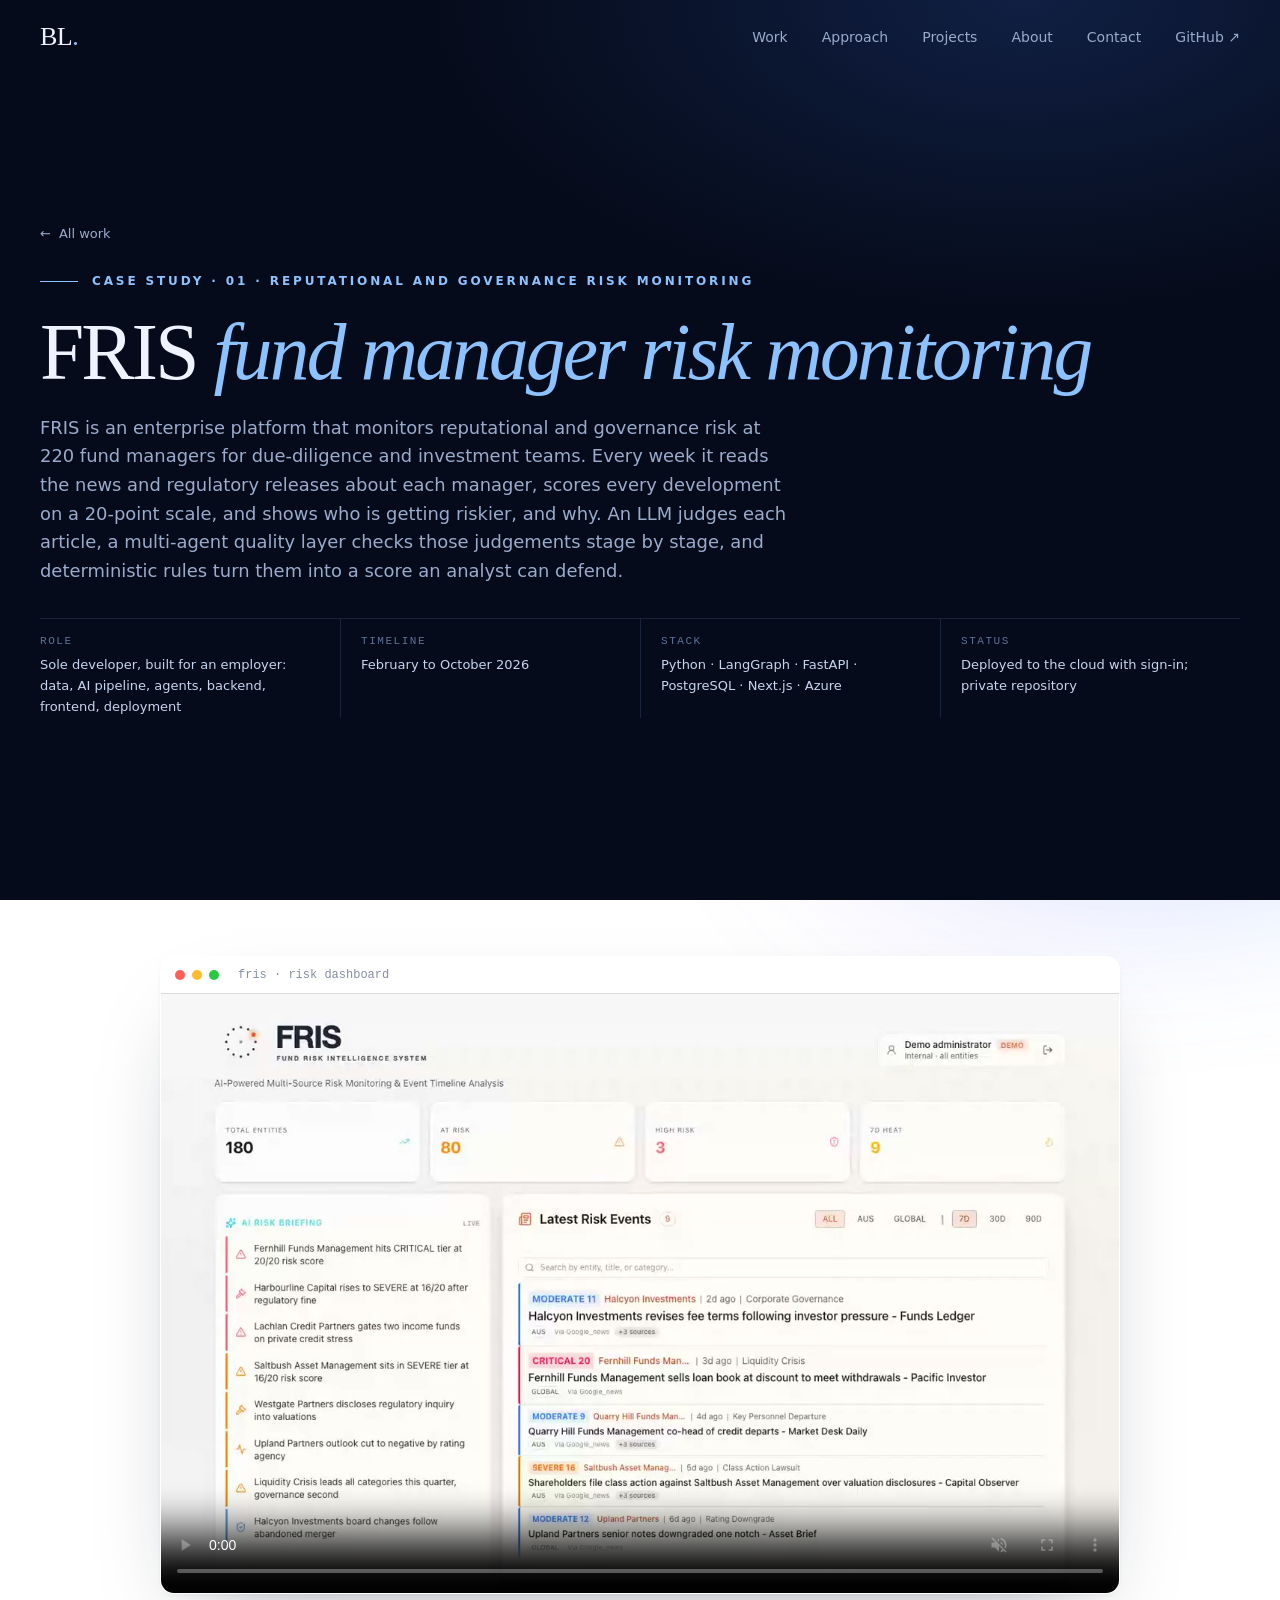
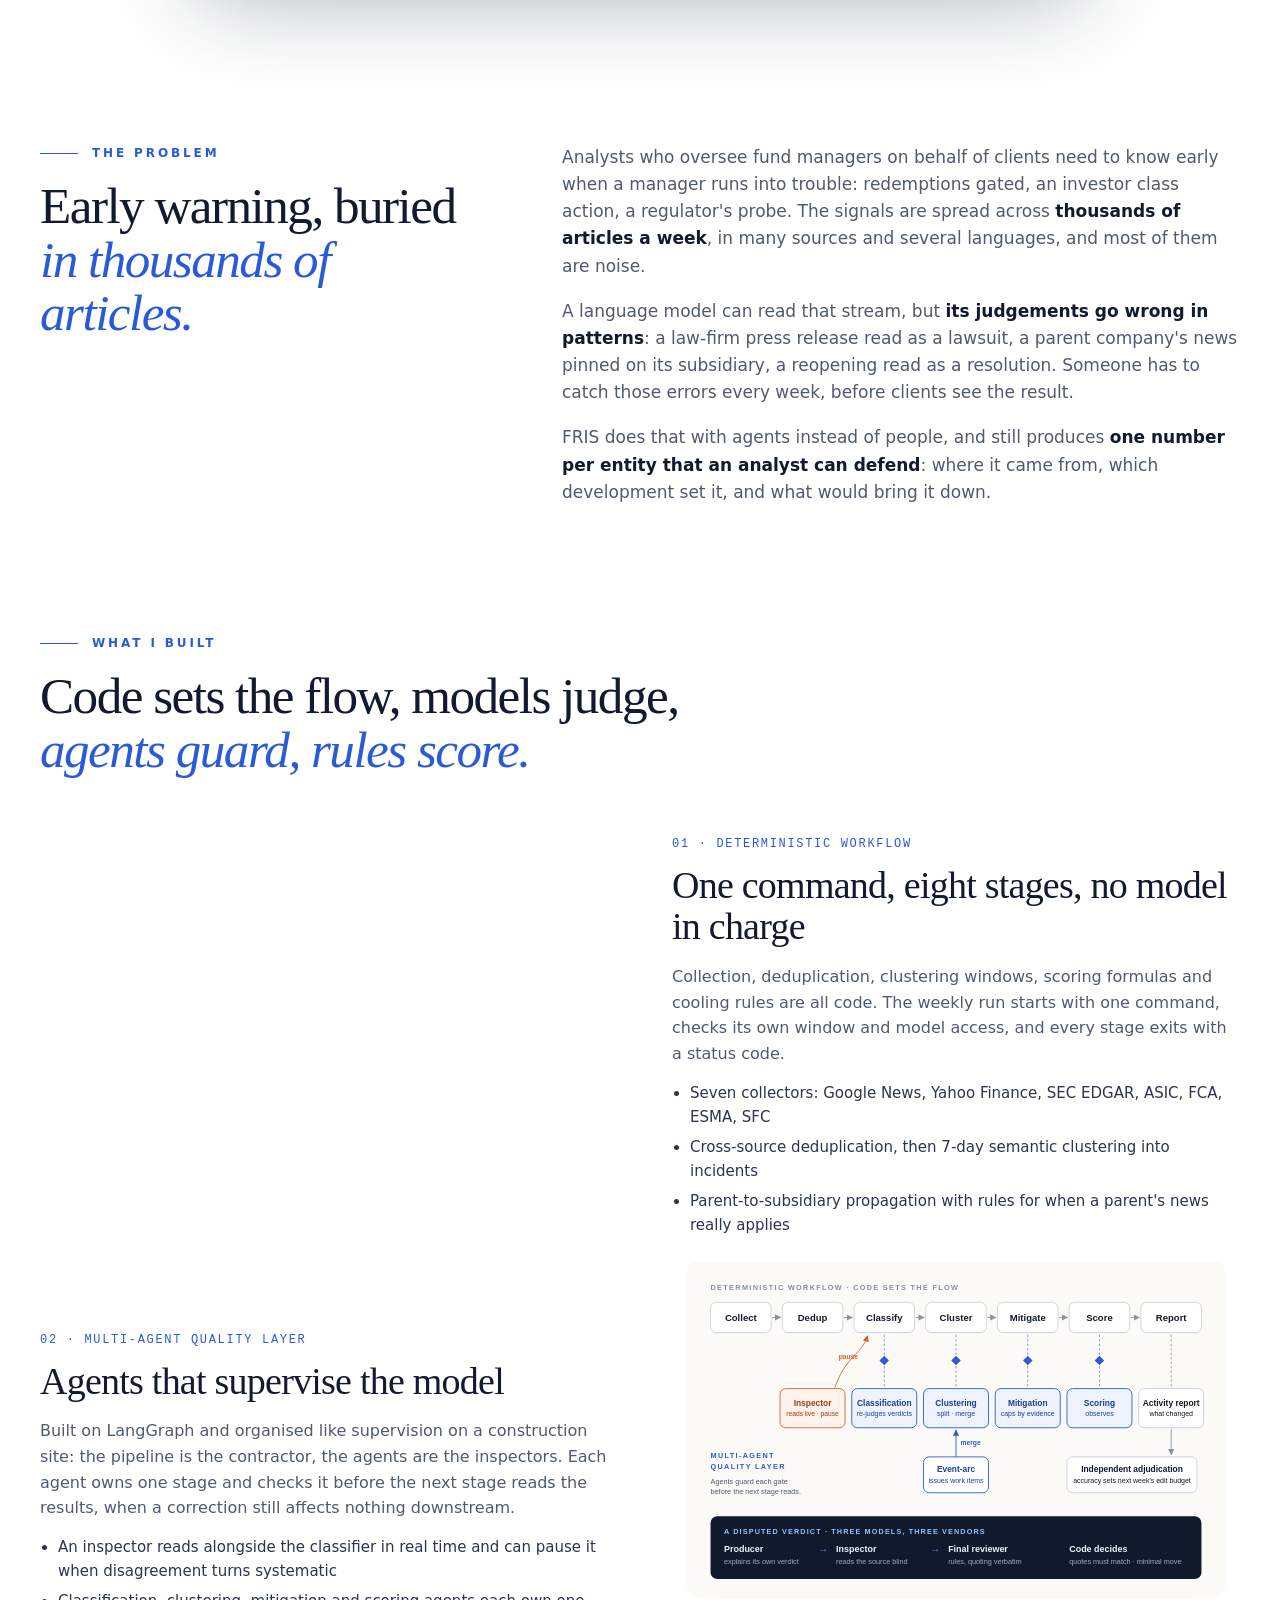
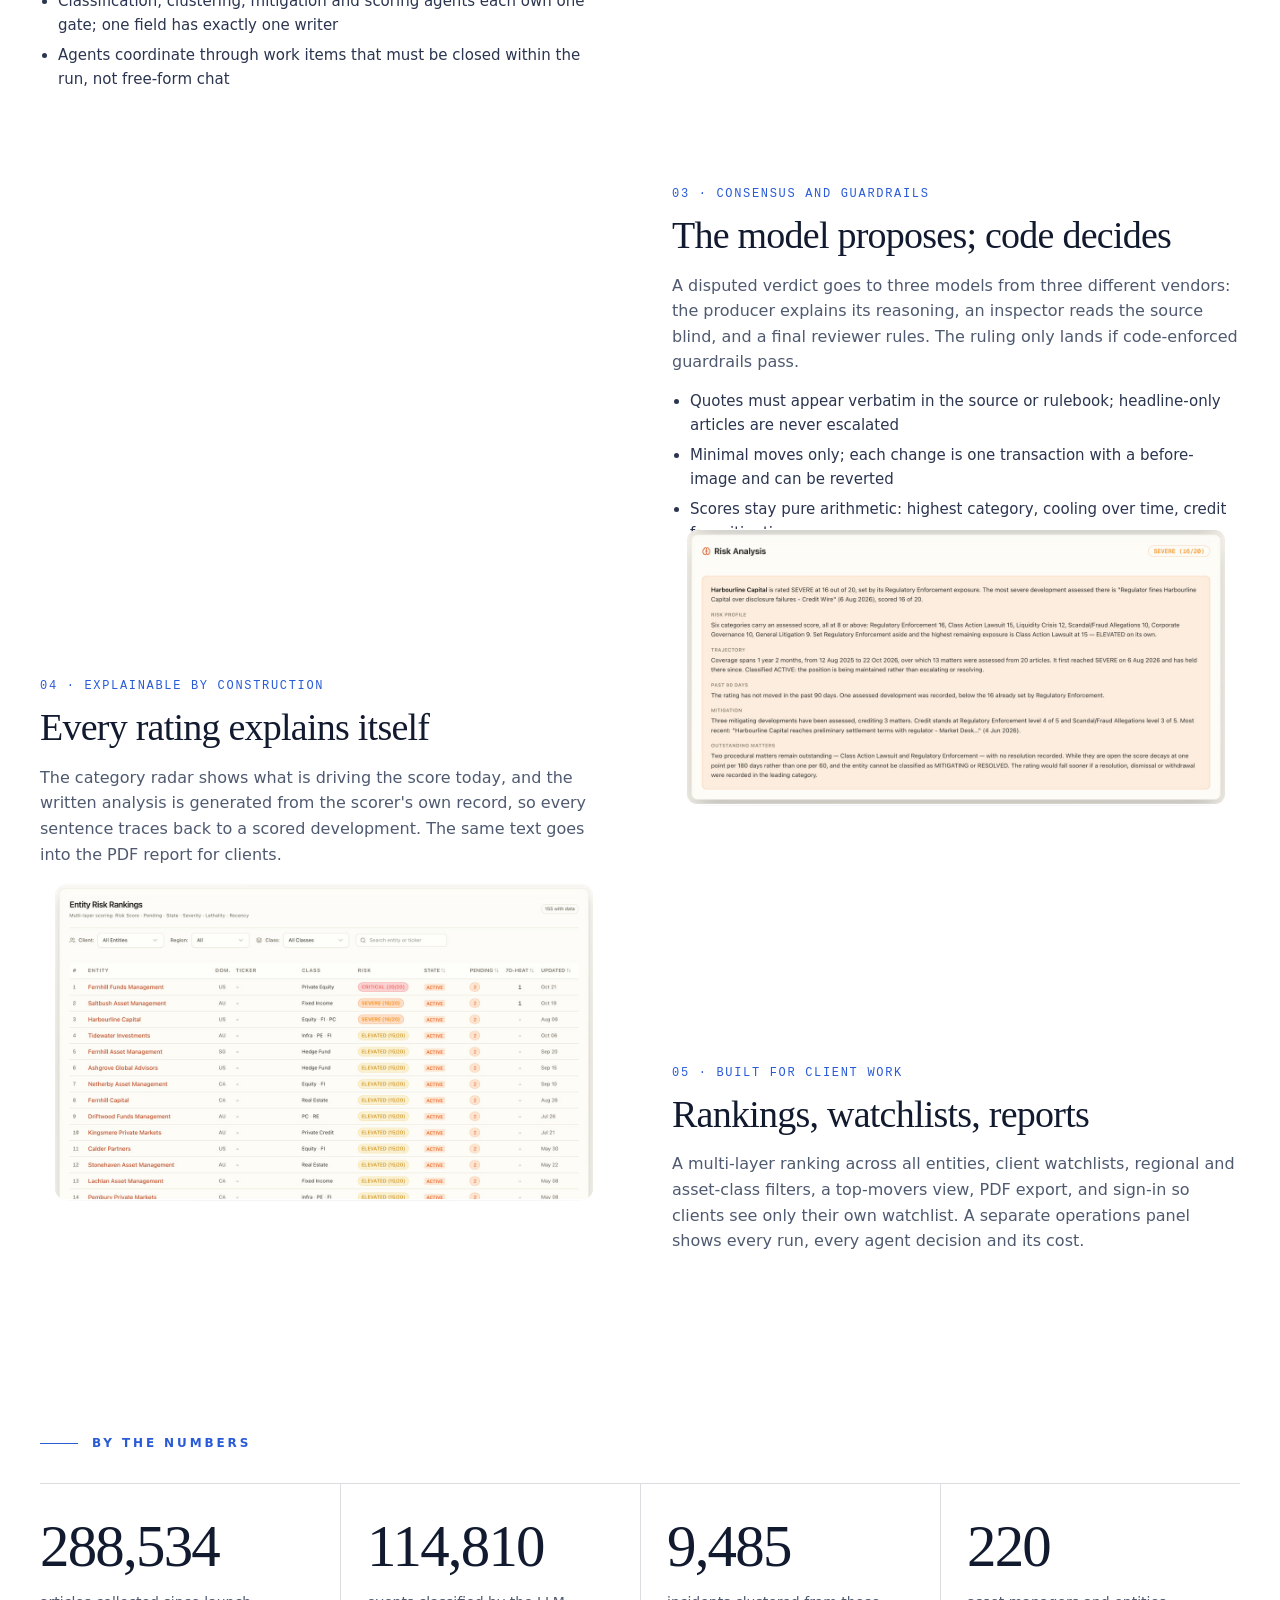
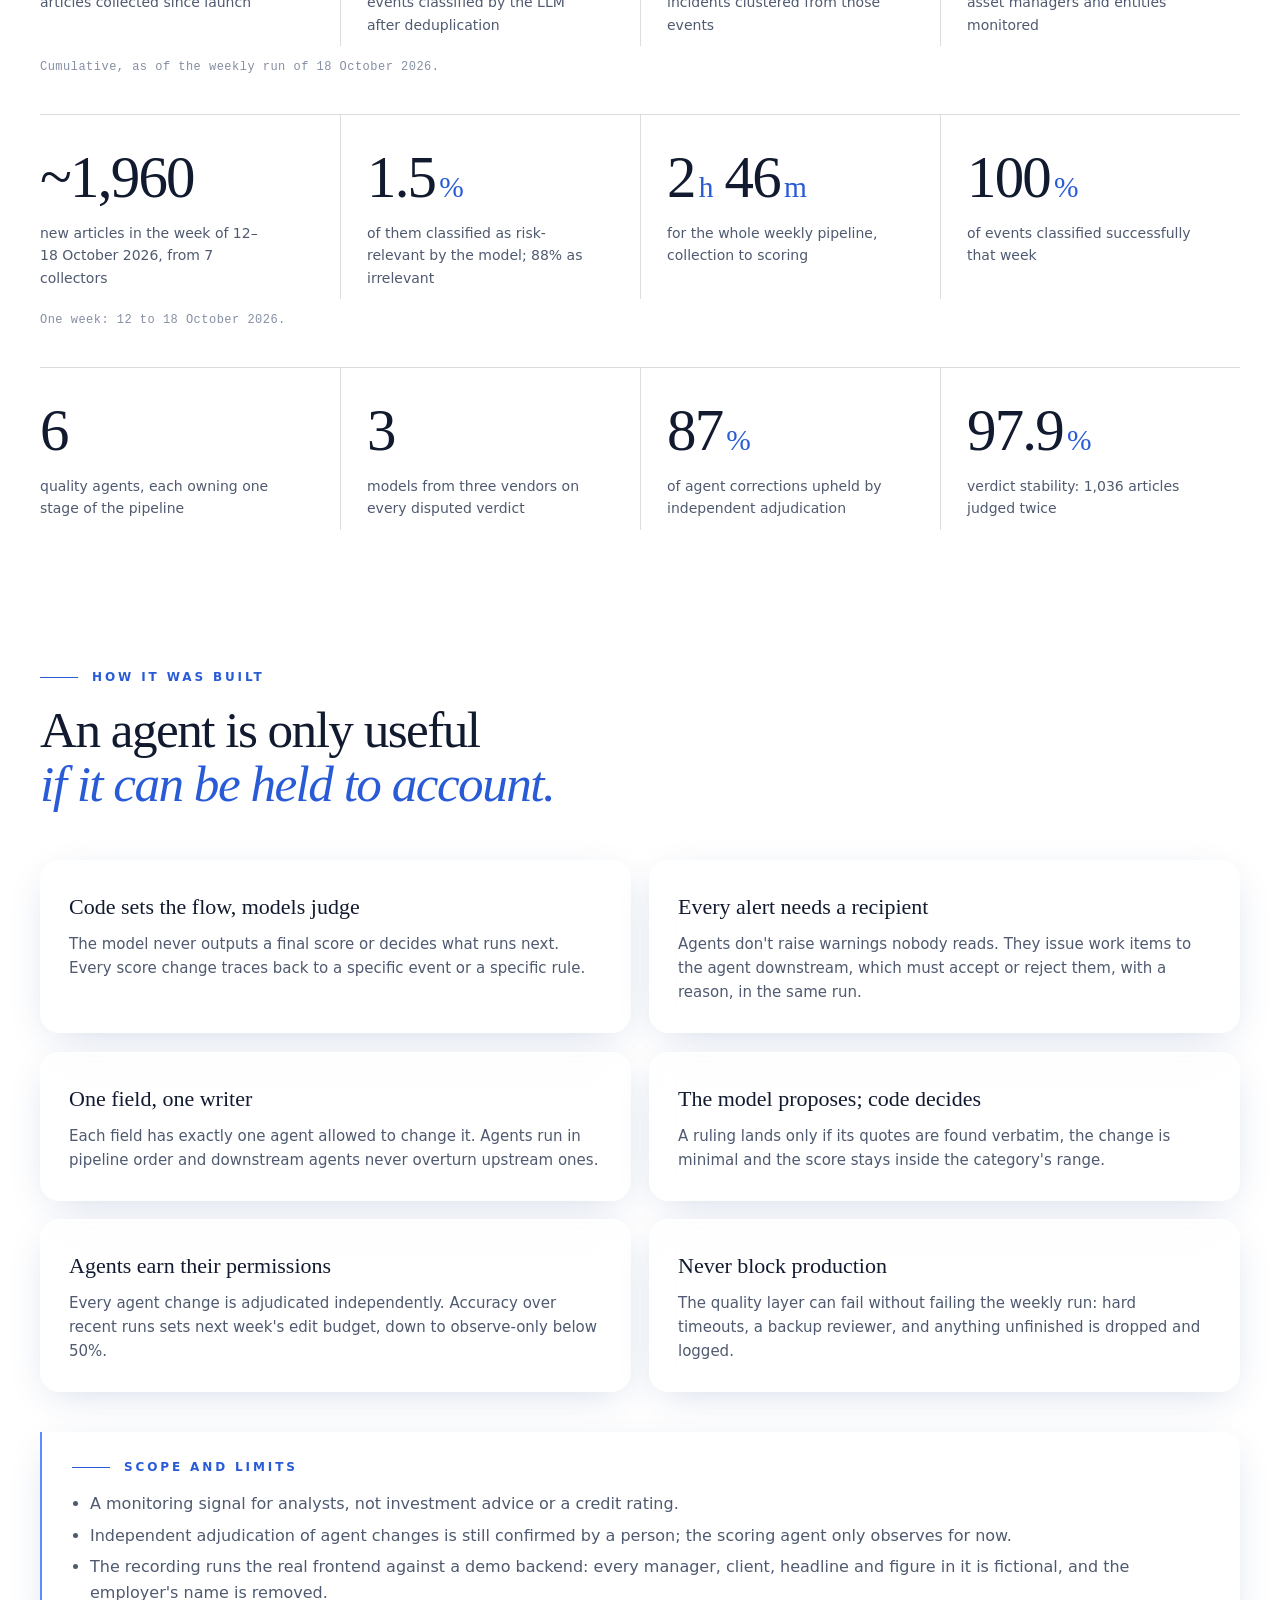
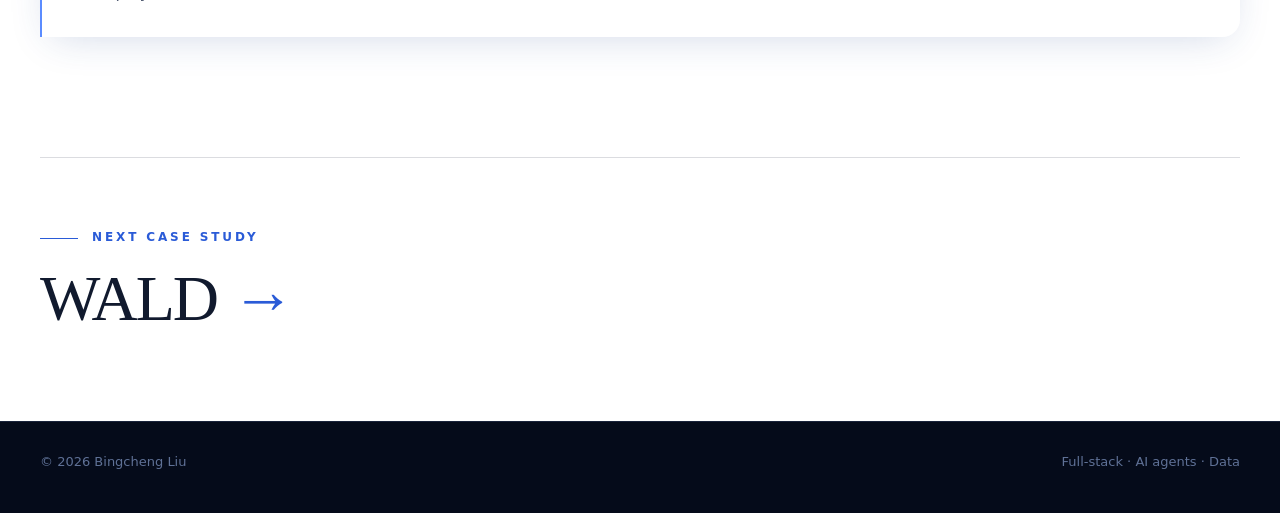
==== commit 41c48f55: "Fix caption blinks in walkthrough videos; re-record WALD without mid-recording stills" ====
--- a/work/fris/index.html
+++ b/work/fris/index.html
@@ -39,7 +39,7 @@
     </div>
   </section>
 
-  <section class="cs-video"><div class="wrap"><div class="frame rv"><div class="frame-bar" aria-hidden="true"><i></i><i></i><i></i><span>fris · risk dashboard</span></div><video data-auto src="/assets/fris/demo.mp4?v=2" poster="/assets/fris/poster.jpg?v=2" muted loop playsinline preload="metadata" controls aria-label="71-second screen recording of FRIS running on fictional entities and synthetic data"></video></div></div></section>
+  <section class="cs-video"><div class="wrap"><div class="frame rv"><div class="frame-bar" aria-hidden="true"><i></i><i></i><i></i><span>fris · risk dashboard</span></div><video data-auto src="/assets/fris/demo.mp4?v=3" poster="/assets/fris/poster.jpg?v=2" muted loop playsinline preload="metadata" controls aria-label="71-second screen recording of FRIS running on fictional entities and synthetic data"></video></div></div></section>
 
   <section class="cs-sec">
     <div class="wrap cs-two">
